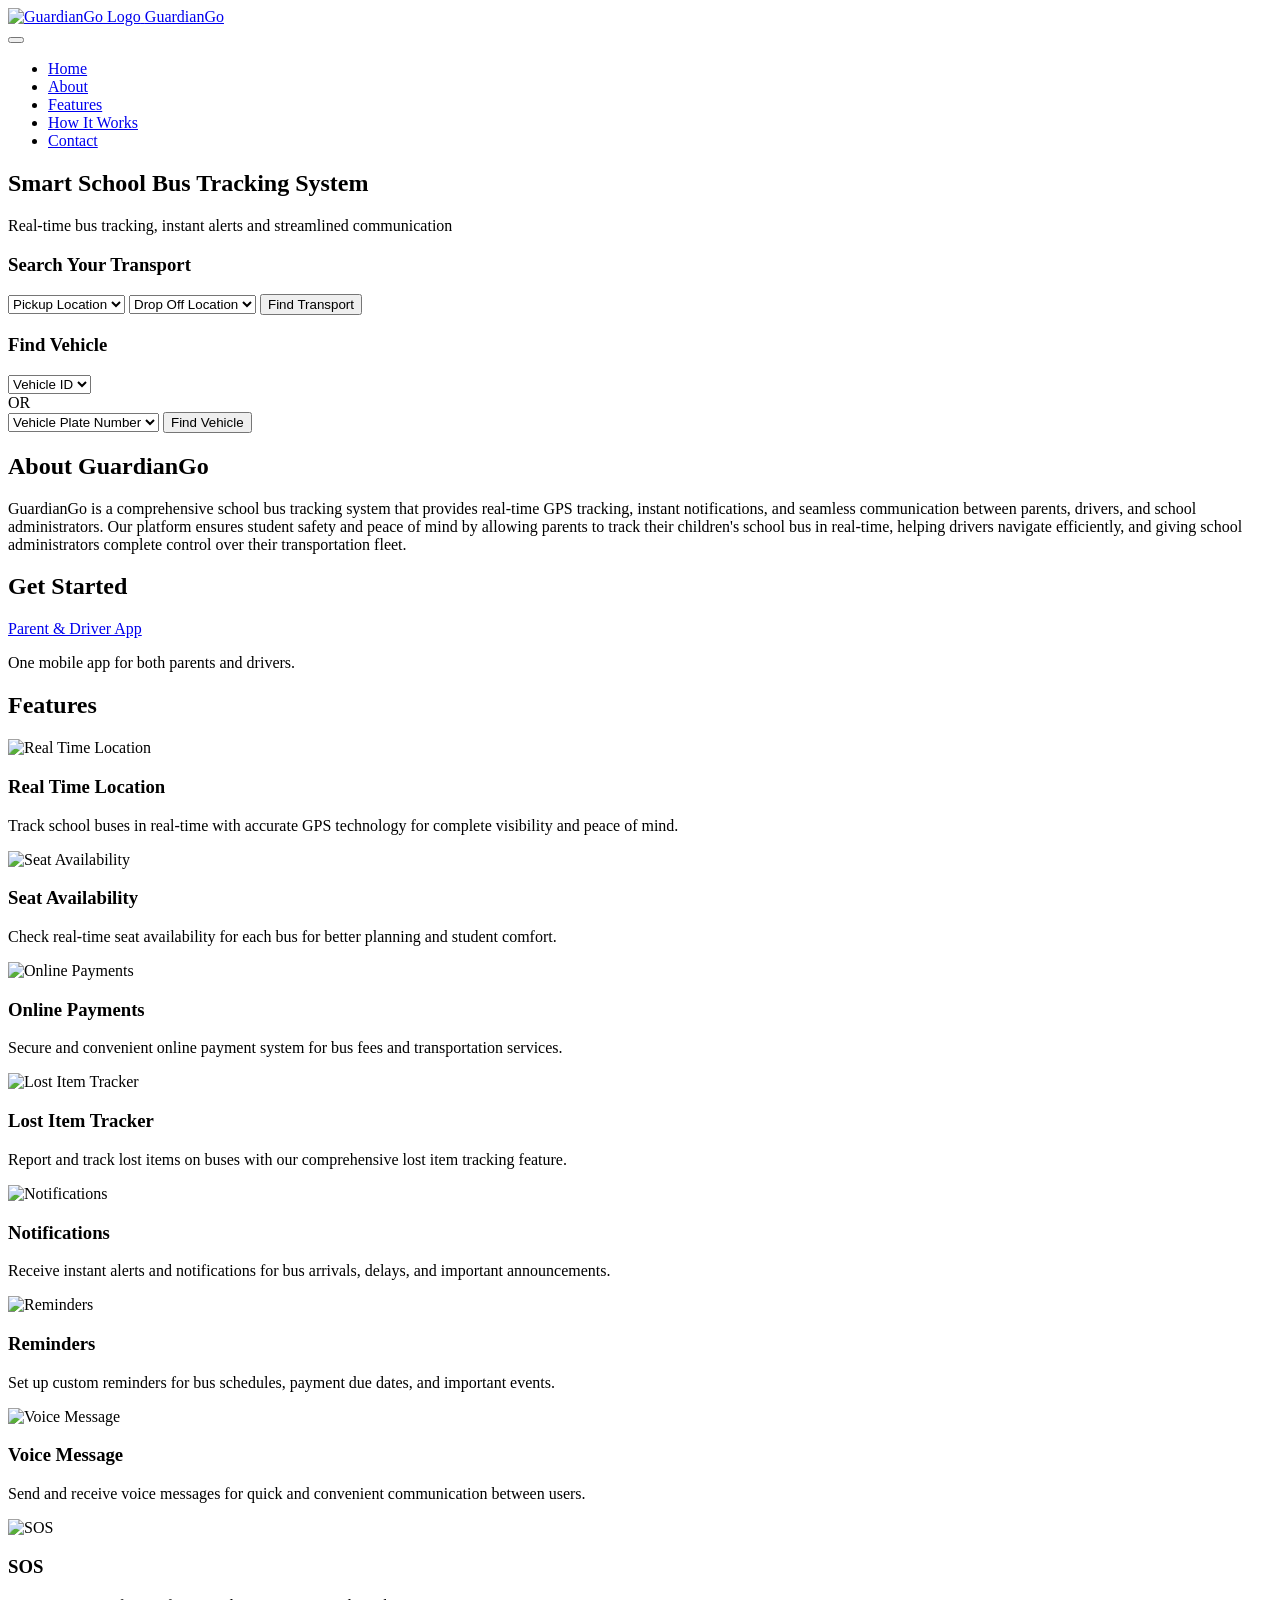
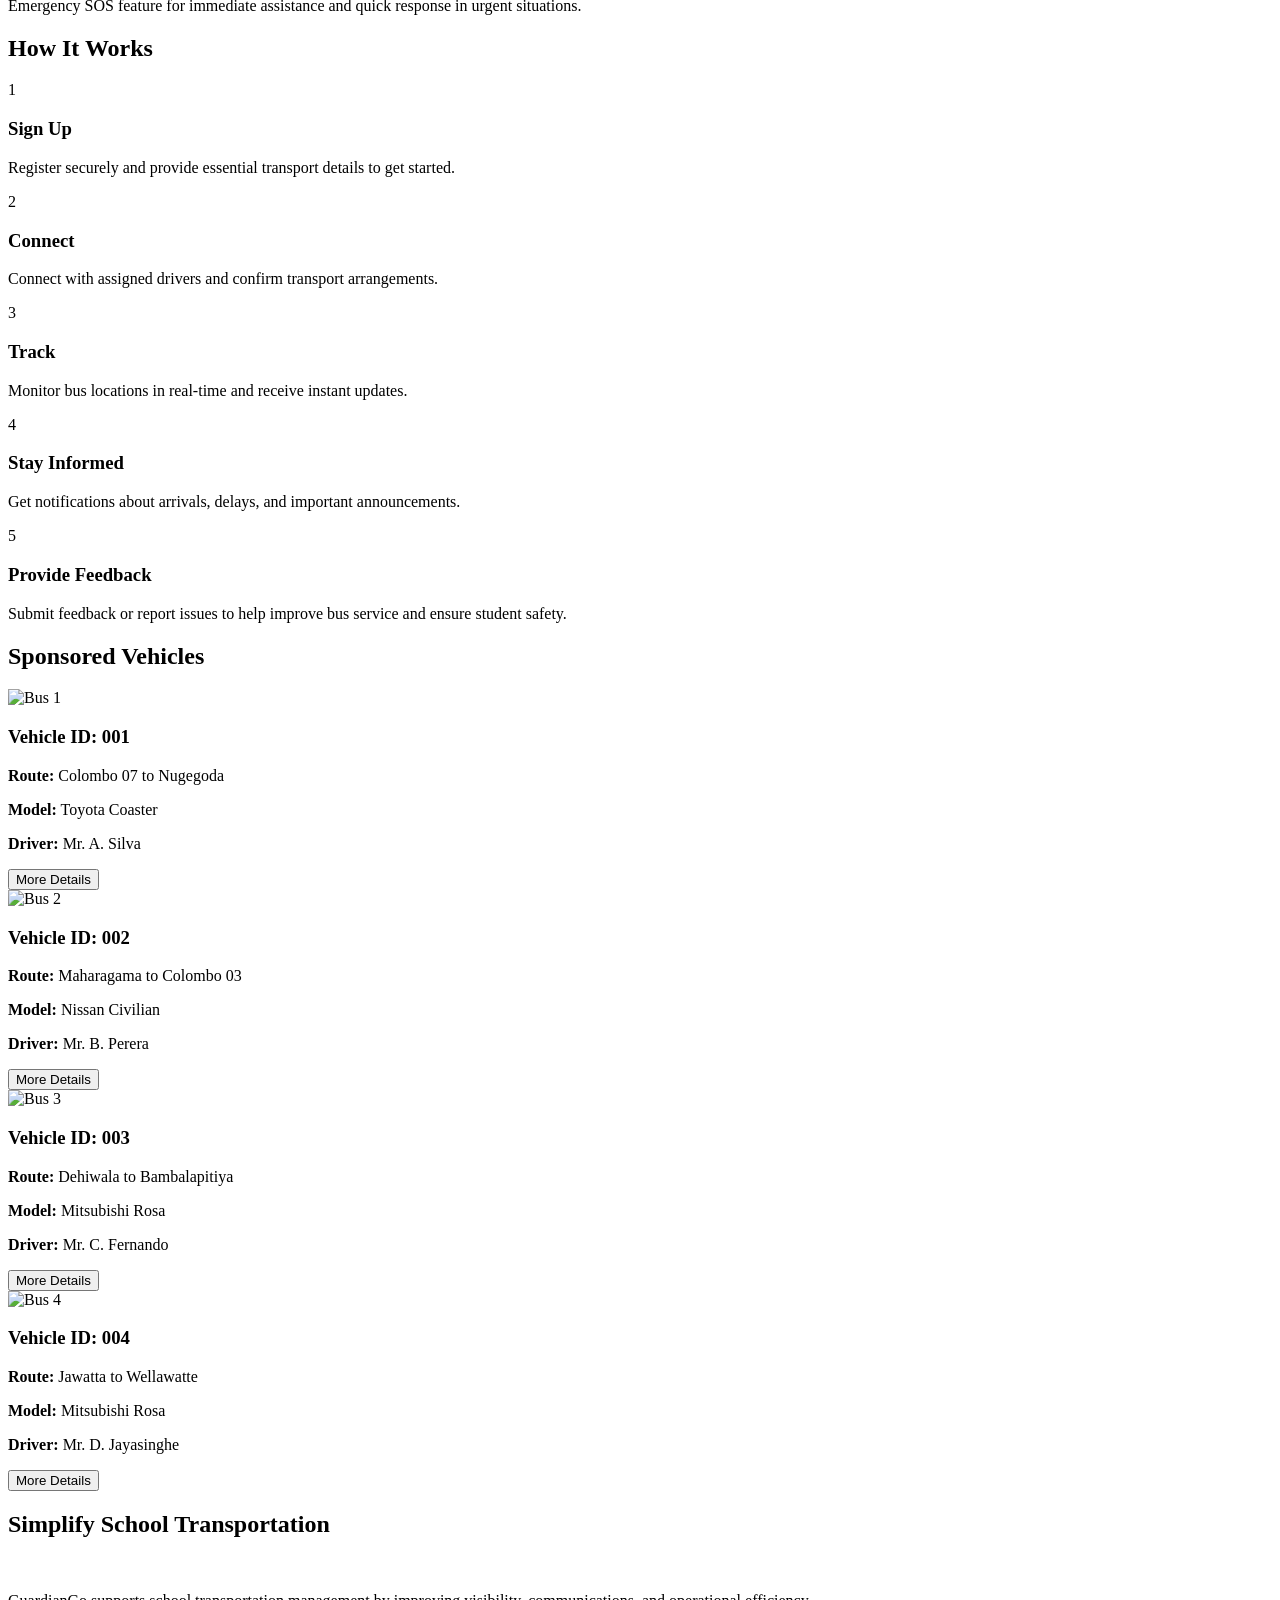
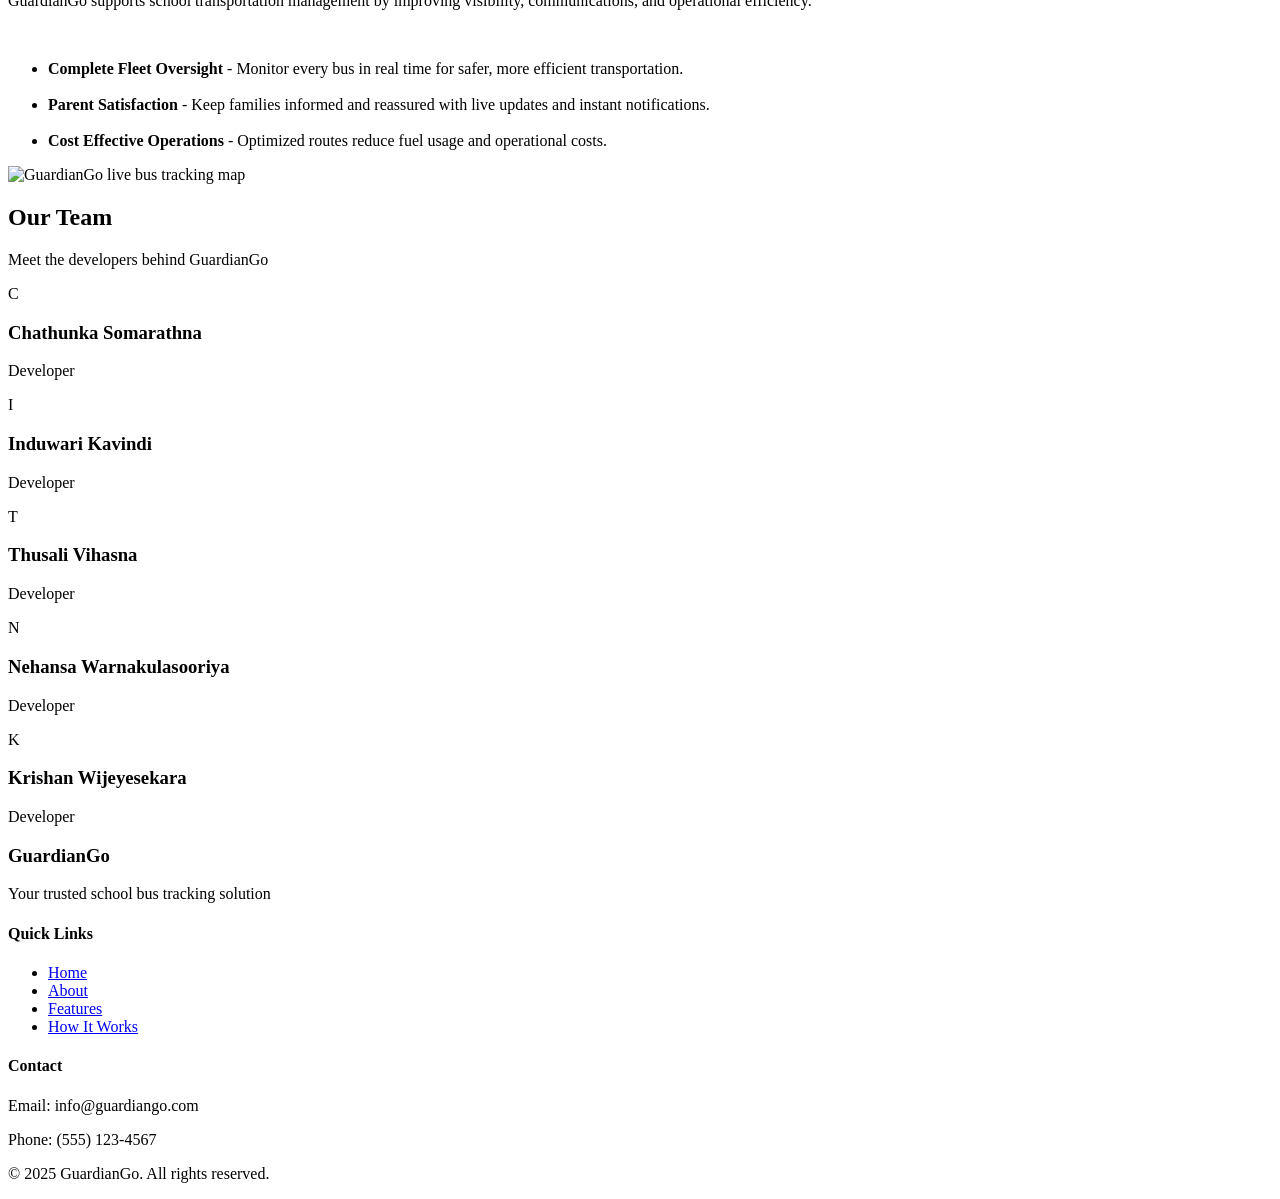
==== Landing Page/index.html @ edc363ea "fix: Correct stylesheet link and enhance hero section layout with improved search functionality" ====
<!DOCTYPE html>
<html lang="en">
<head>
    <meta charset="UTF-8">
    <meta name="viewport" content="width=device-width, initial-scale=1.0">
    <title>GuardianGo - School Bus Tracking System</title>
    <link rel="stylesheet" href="style.css">
</head>
<body>
    <!-- Header with logo + navbar -->
    <header class="header">
        <div class="container">
		
		   <!-- Logo -->
		   <div class="logo">
		       <a href="#home" class="logo-link">
		       <img src="Guardiango_logo.jpeg" alt="GuardianGo Logo" class="logo-img">
			   <span class="logo-text">GuardianGo</span>
			   </a>
		   </div>
            
            <nav class="navbar">
                <button class="menu-toggle" aria-label="Toggle menu">
                    <span></span>
                    <span></span>
                    <span></span>
                </button>
                <ul class="nav-menu">
                    <li><a href="#home">Home</a></li>
                    <li><a href="#about">About</a></li>
                    <li><a href="#features">Features</a></li>
                    <li><a href="#how-it-works">How It Works</a></li>
                    <li><a href="#contact">Contact</a></li>
                </ul>
            </nav>
        </div>
    </header>

    <!-- Hero section (big banner) -->
    <section id="home" class="hero">
        <div class="container">
            <div class="hero-wrapper">
                <div class="hero-content">
                    <h2 class="hero-title">Smart School Bus Tracking System</h2>
                    <p class="hero-subtitle">Real-time bus tracking, instant alerts and streamlined communication</p>
					
					<div class="hero-search-wrapper">
					
					<!--Box 1-->
					<div class="transport-search">
					   <h3>Search Your Transport</h3>
					   
					   <div class="search-fields">
					       <select>
						      <option selected disabled>Pickup Location</option>
							  <option>Colombo</option>
							  <option>Kandy</option>
							  <option>Galle</option>
						   </select>
						   
						   <select>
						      <option selected disabled>Drop Off Location</option>
							  <option>Colombo</option>
							  <option>Kandy</option>
							  <option>Galle</option>
						   </select>
						   
						   <button class="find-btn">Find Transport</button>
                       </div>
                    </div>
					
					<!-- Box 2 -->
                    <div class="transport-search">
                        <h3>Find Vehicle</h3>
                        <div class="search-fields">
						   <select>
						      <option selected disabled>Vehicle ID</option>
							  <option>001</option>
							  <option>002</option>
							  <option>003</option>
							  <option>004</option>
						   </select>
						   
						   <div class="or-text">OR</div>
						   
						   <select>
						      <option selected disabled>Vehicle Plate Number</option>
						      <option>AB-1234</option>
							  <option>CD-5678</option>
							  <option>EF-8765</option>
							  <option>AB-4321</option>
						   </select>
						   
                            <button class="find-btn">Find Vehicle</button>
                        </div>
                    </div>
                </div>
				
                </div>
            </div>
	    </div>
    </section>

    <!-- About GuardianGo -->
    <section id="about" class="about">
        <div class="container">
            <h2 class="section-title">About GuardianGo</h2>
            <div class="about-content">
                <p>GuardianGo is a comprehensive school bus tracking system that provides real-time GPS tracking, instant notifications, and seamless communication between parents, drivers, and school administrators. Our platform ensures student safety and peace of mind by allowing parents to track their children's school bus in real-time, helping drivers navigate efficiently, and giving school administrators complete control over their transportation fleet.</p>
            </div>
        </div>
    </section>

    <!-- Access Section -->
    <section class="access">
        <div class="container">
            <h2 class="section-title">Get Started</h2>
            <div class="access-buttons">
                <a href="#" class="btn btn-primary">Parent & Driver App</a>
            </div>
            <p class="access-note">One mobile app for both parents and drivers.</p>
        </div>
    </section>

    <!-- Features section -->
    <section id="features" class="features">
        <div class="container">
            <h2 class="section-title">Features</h2>
            <div class="features-grid">
                <div class="feature-card">
				    <img src="map.png" alt="Real Time Location" class="feature-img">
					<h3>Real Time Location</h3>
                    <p>Track school buses in real-time with accurate GPS technology for complete visibility and peace of mind.</p>
                </div>
                <div class="feature-card">
				   <img src="seat.png" alt="Seat Availability" class="feature-img">
                    <h3>Seat Availability</h3>
                    <p>Check real-time seat availability for each bus for better planning and student comfort.</p>
                </div>
                <div class="feature-card">
				   <img src="atm-card.png" alt="Online Payments" class="feature-img">
                    <h3>Online Payments</h3>
                    <p>Secure and convenient online payment system for bus fees and transportation services.</p>
                </div>
                <div class="feature-card">
				   <img src="magnifying-glass.png" alt="Lost Item Tracker" class="feature-img">
                    <h3>Lost Item Tracker</h3>
                    <p>Report and track lost items on buses with our comprehensive lost item tracking feature.</p>
                </div>
                <div class="feature-card">
				   <img src="notification.png" alt="Notifications" class="feature-img">
                    <h3>Notifications</h3>
                    <p>Receive instant alerts and notifications for bus arrivals, delays, and important announcements.</p>
                </div>
                <div class="feature-card">
				   <img src="alarm-clock.png" alt="Reminders" class="feature-img">
                    <h3>Reminders</h3>
                    <p>Set up custom reminders for bus schedules, payment due dates, and important events.</p>
                </div>
                <div class="feature-card">
				   <img src="voice.png" alt="Voice Message" class="feature-img">
                    <h3>Voice Message</h3>
                    <p>Send and receive voice messages for quick and convenient communication between users.</p>
                </div>
                <div class="feature-card">
				   <img src="sos.png" alt="SOS" class="feature-img">
                    <h3>SOS</h3>
                    <p>Emergency SOS feature for immediate assistance and quick response in urgent situations.</p>
                </div>
            </div>
        </div>
    </section>

    <!-- How it works -->
    <section id="how-it-works" class="how-it-works">
        <div class="container">
            <h2 class="section-title">How It Works</h2>
            <div class="steps">
                <div class="step">
                    <div class="step-number">1</div>
                    <h3>Sign Up</h3>
                    <p>Register securely and provide essential transport details to get started.</p>
                </div>
                <div class="step">
                    <div class="step-number">2</div>
                    <h3>Connect</h3>
                    <p>Connect with assigned drivers and confirm transport arrangements.</p>
                </div>
                <div class="step">
                    <div class="step-number">3</div>
                    <h3>Track</h3>
                    <p>Monitor bus locations in real-time and receive instant updates.</p>
                </div>
                <div class="step">
                    <div class="step-number">4</div>
                    <h3>Stay Informed</h3>
                    <p>Get notifications about arrivals, delays, and important announcements.</p>
                </div>
				<div class="step">
				    <div class="step-number">5</div>
                    <h3>Provide Feedback</h3>
                    <p>Submit feedback or report issues to help improve bus service and ensure student safety.</p>
                </div> 
            </div>
        </div>
    </section>
	
	<!--Sponsored Vehicles-->
	<section id="sponsored-vehicles" class="sponsored-vehicles">
    <div class="container">
        <h2 class="section-title">Sponsored Vehicles</h2>

        <div class="vehicle-cards">
            <div class="vehicle-card">
                <img src="toyota_coaster.jpg" alt="Bus 1">
                <div class="vehicle-info">
                    <h3>Vehicle ID: 001</h3>
                    <p><strong>Route:</strong> Colombo 07 to Nugegoda</p>
                    <p><strong>Model:</strong> Toyota Coaster</p>
                    <p><strong>Driver:</strong> Mr. A. Silva</p>
                    <button class="details-btn" onclick="location.href='bus1.html'">More Details</button>
                </div>
            </div>

            <div class="vehicle-card">
                <img src="nissan_civilian.jpg" alt="Bus 2">
                <div class="vehicle-info">
                    <h3>Vehicle ID: 002</h3>
                    <p><strong>Route:</strong> Maharagama to Colombo 03</p>
                    <p><strong>Model:</strong> Nissan Civilian</p>
                    <p><strong>Driver:</strong> Mr. B. Perera</p>
                    <button class="details-btn" onclick="location.href='bus2.html'">More Details</button>
                </div>
            </div>

            <div class="vehicle-card">
                <img src="rosa.jpeg" alt="Bus 3">
                <div class="vehicle-info">
                    <h3>Vehicle ID: 003</h3>
                    <p><strong>Route:</strong> Dehiwala to Bambalapitiya</p>
                    <p><strong>Model:</strong> Mitsubishi Rosa</p>
                    <p><strong>Driver:</strong> Mr. C. Fernando</p>
                    <button class="details-btn" onclick="location.href='bus3.html'">More Details</button>
                </div>
            </div>

            <div class="vehicle-card">
                <img src="mitsubishi_rosa.png" alt="Bus 4">
                <div class="vehicle-info">
                    <h3>Vehicle ID: 004</h3>
                    <p><strong>Route:</strong> Jawatta to Wellawatte</p>
                    <p><strong>Model:</strong> Mitsubishi Rosa</p>
                    <p><strong>Driver:</strong> Mr. D. Jayasinghe</p>
                    <button class="details-btn" onclick="location.href='bus4.html'">More Details</button>
                </div>
            </div>
        
    </div>
</section>
	
	<section class="platform-overview">
	   <div class="container overview-grid">
	   
	      <div class="overview-text">
		    <h2>Simplify School Transportation</h2><br>
			<p class="overview-subtitle">
			   GuardianGo supports school transportation management by improving visibility, communications, and operational efficiency.
			</p><br>
			
			<ul>
			    <li><strong>Complete Fleet Oversight</strong> - Monitor every bus in real time for safer, more efficient transportation.</li><br>
				<li><strong>Parent Satisfaction</strong> - Keep families informed and reassured with live updates and instant notifications.</li><br>
				<li><strong>Cost Effective Operations</strong> - Optimized routes reduce fuel usage and operational costs.</li>
			</ul>
		  </div>
		  
		  <div class="overview-image">
		     <img src="map_view.jpeg" alt="GuardianGo live bus tracking map">
		  </div>
		</div>
	</section>

    <!-- Contact / Team Section -->
    <section id="contact" class="contact">
        <div class="container">
            <h2 class="section-title">Our Team</h2>
            <p class="section-subtitle">Meet the developers behind GuardianGo</p>
            <div class="team-grid">
                <div class="team-member">
                    <div class="member-avatar">C</div>
                    <h3 class="member-name">Chathunka Somarathna</h3>
                    <p class="member-role">Developer</p>
  
                </div>
                <div class="team-member">
                    <div class="member-avatar">I</div>
                    <h3 class="member-name">Induwari Kavindi</h3>
                    <p class="member-role">Developer</p>
                    
                </div>
                <div class="team-member">
                    <div class="member-avatar">T</div>
                    <h3 class="member-name">Thusali Vihasna</h3>
                    <p class="member-role">Developer</p>
                   
                </div>
                <div class="team-member">
                    <div class="member-avatar">N</div>
                    <h3 class="member-name">Nehansa Warnakulasooriya</h3>
                    <p class="member-role">Developer</p>
                    
                </div>
                <div class="team-member">
                    <div class="member-avatar">K</div>
                    <h3 class="member-name">Krishan Wijeyesekara</h3>
                    <p class="member-role">Developer</p>
                   
                </div>
            </div>
        </div>
    </section>

    <!-- Footer -->
    <footer class="footer">
        <div class="container">
            <div class="footer-content">
                <div class="footer-section">
                    <h3>GuardianGo</h3>
                    <p>Your trusted school bus tracking solution</p>
                </div>
                <div class="footer-section">
                    <h4>Quick Links</h4>
                    <ul>
                        <li><a href="#home">Home</a></li>
                        <li><a href="#about">About</a></li>
                        <li><a href="#features">Features</a></li>
                        <li><a href="#how-it-works">How It Works</a></li>
                    </ul>
                </div>
                <div class="footer-section">
                    <h4>Contact</h4>
                    <p>Email: info@guardiango.com</p>
                    <p>Phone: (555) 123-4567</p>
                </div>
				
            </div>
            <div class="footer-bottom">
                <p>&copy; 2025 GuardianGo. All rights reserved.</p>
            </div>
        </div>
    </footer>

    <script src="script.js"></script>
</body>
</html>
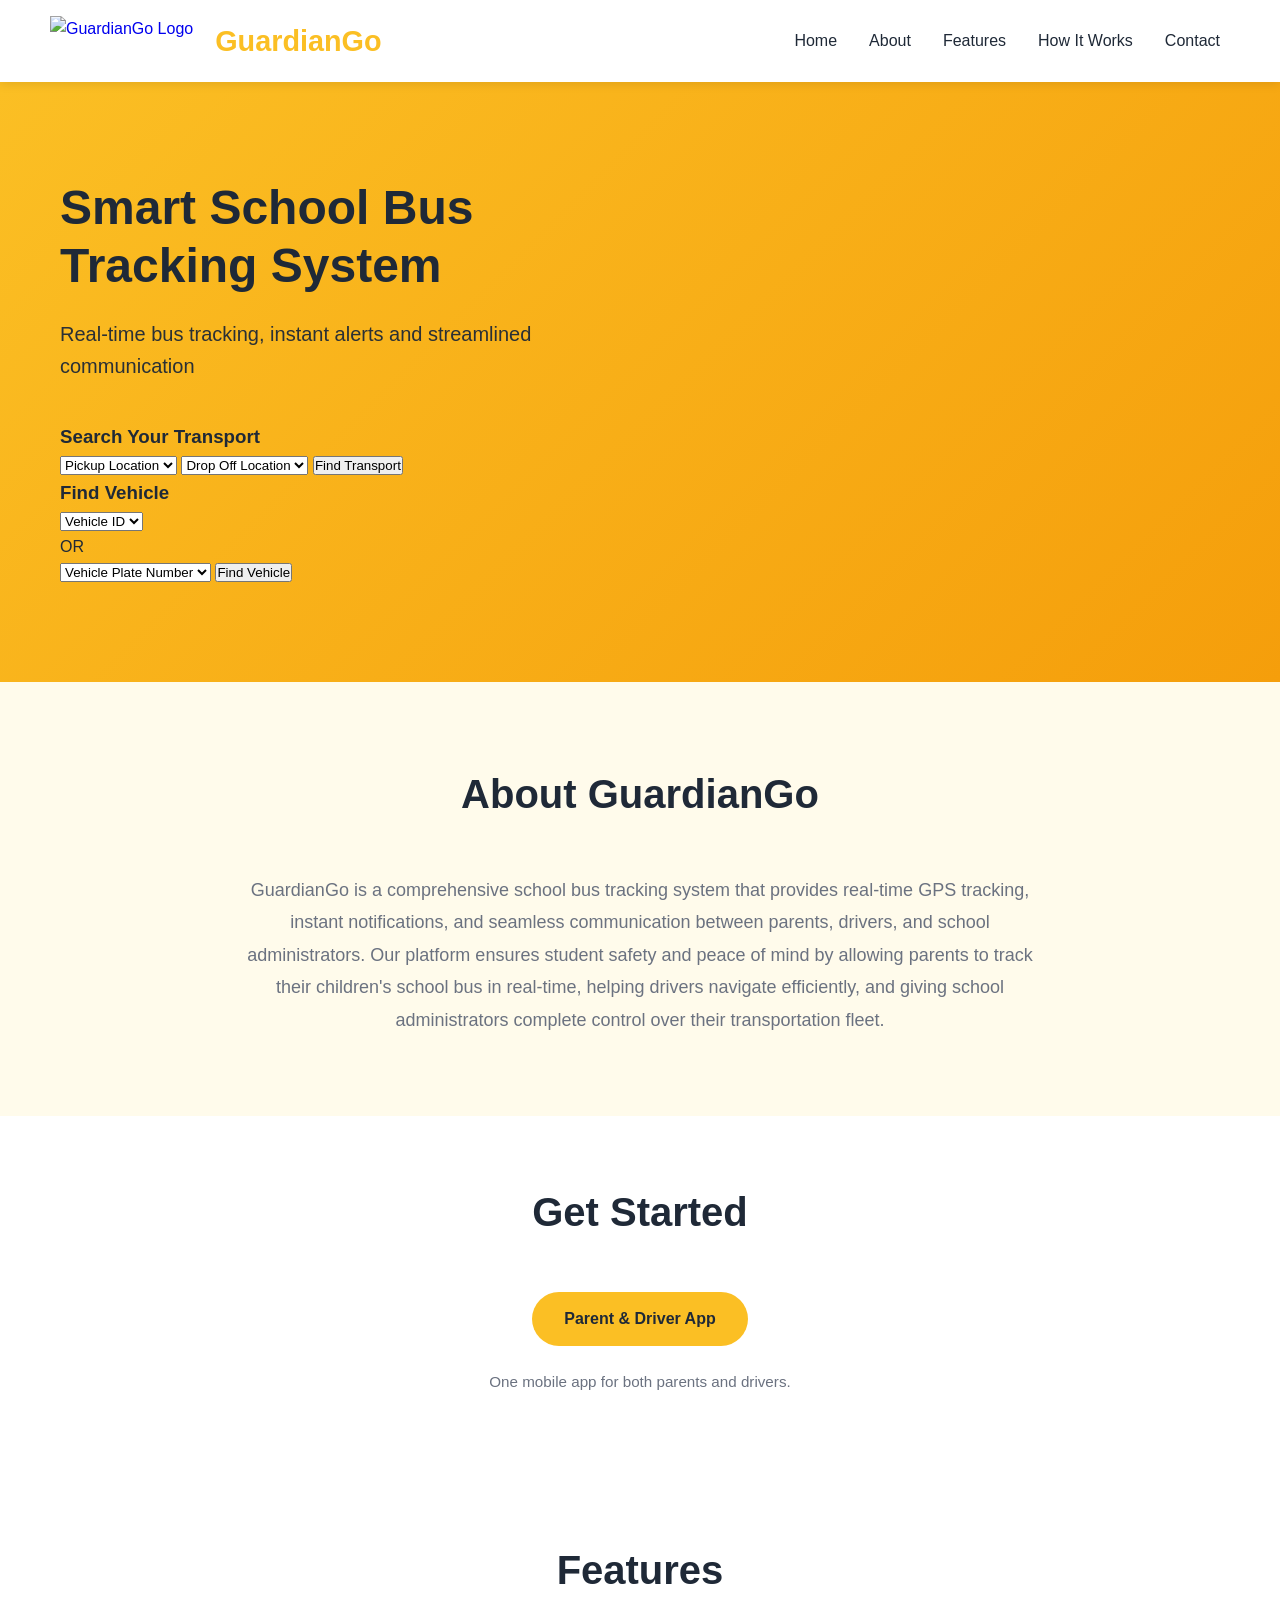
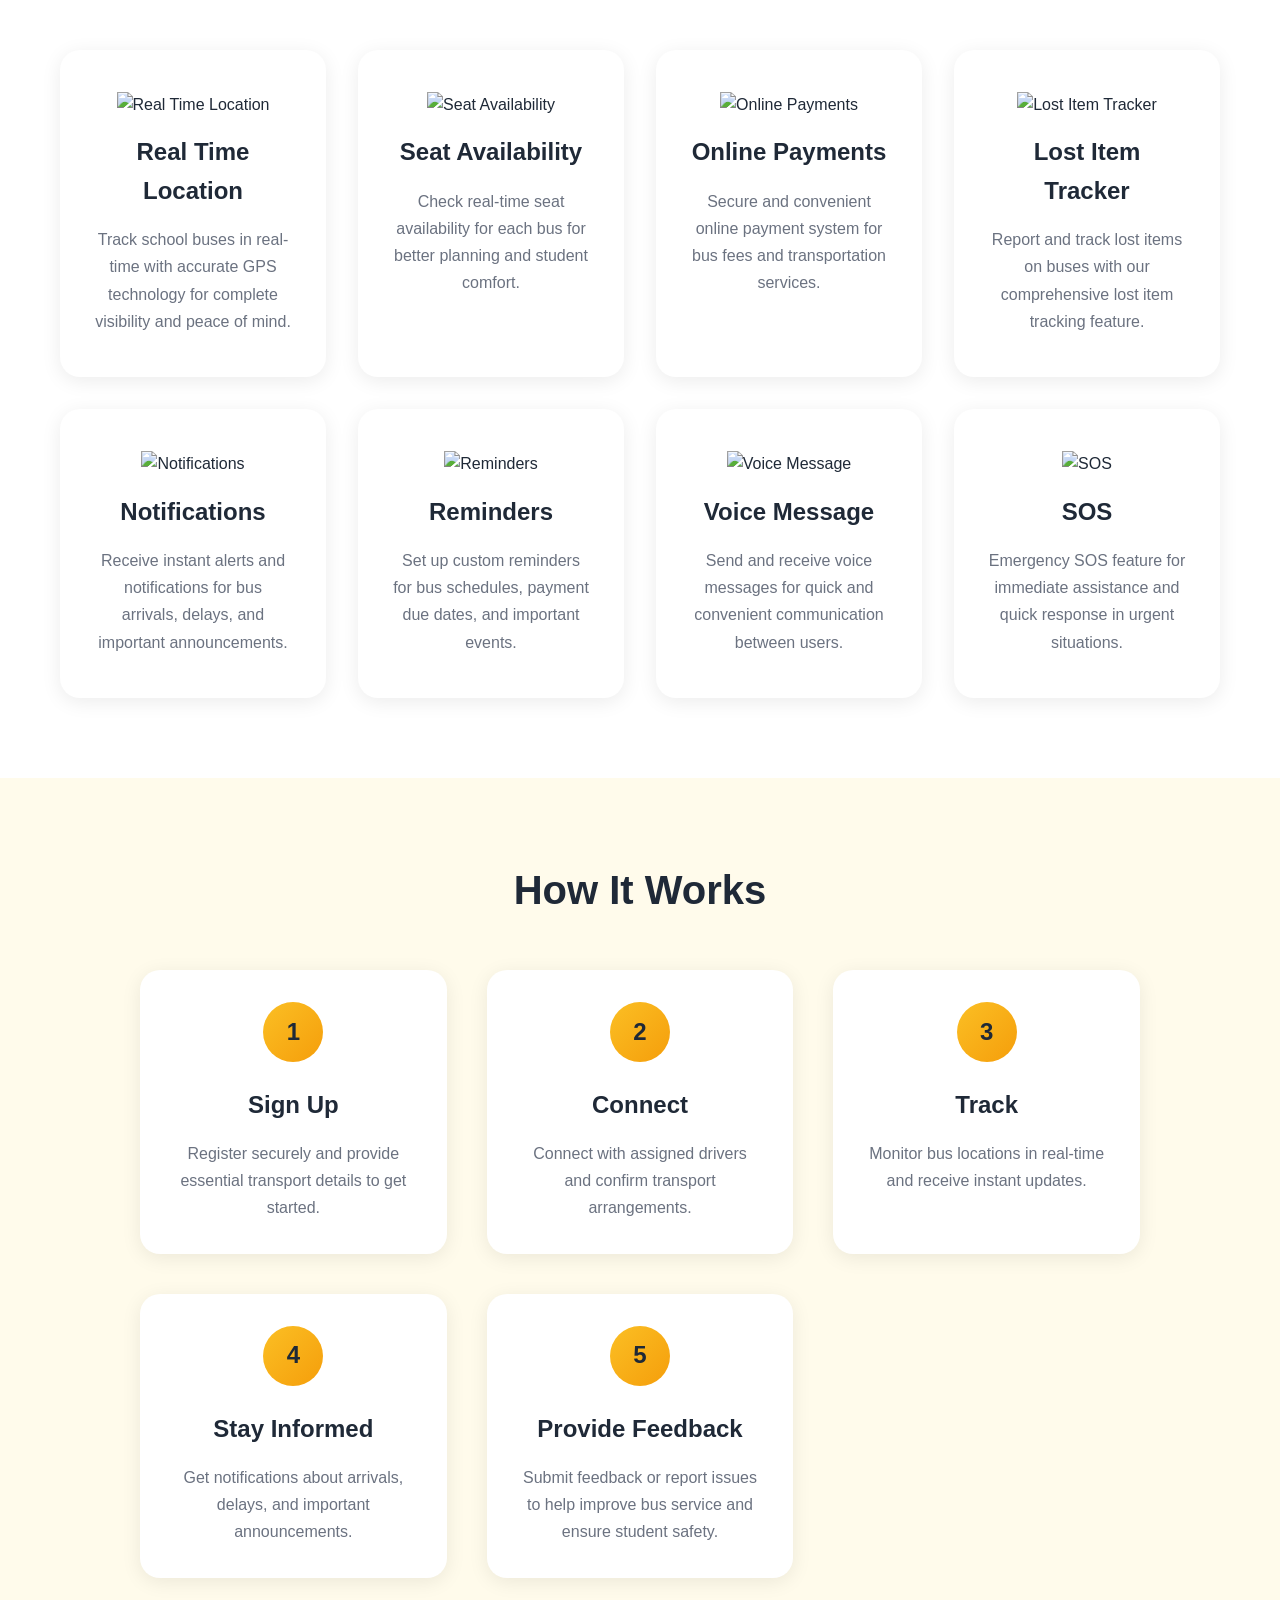
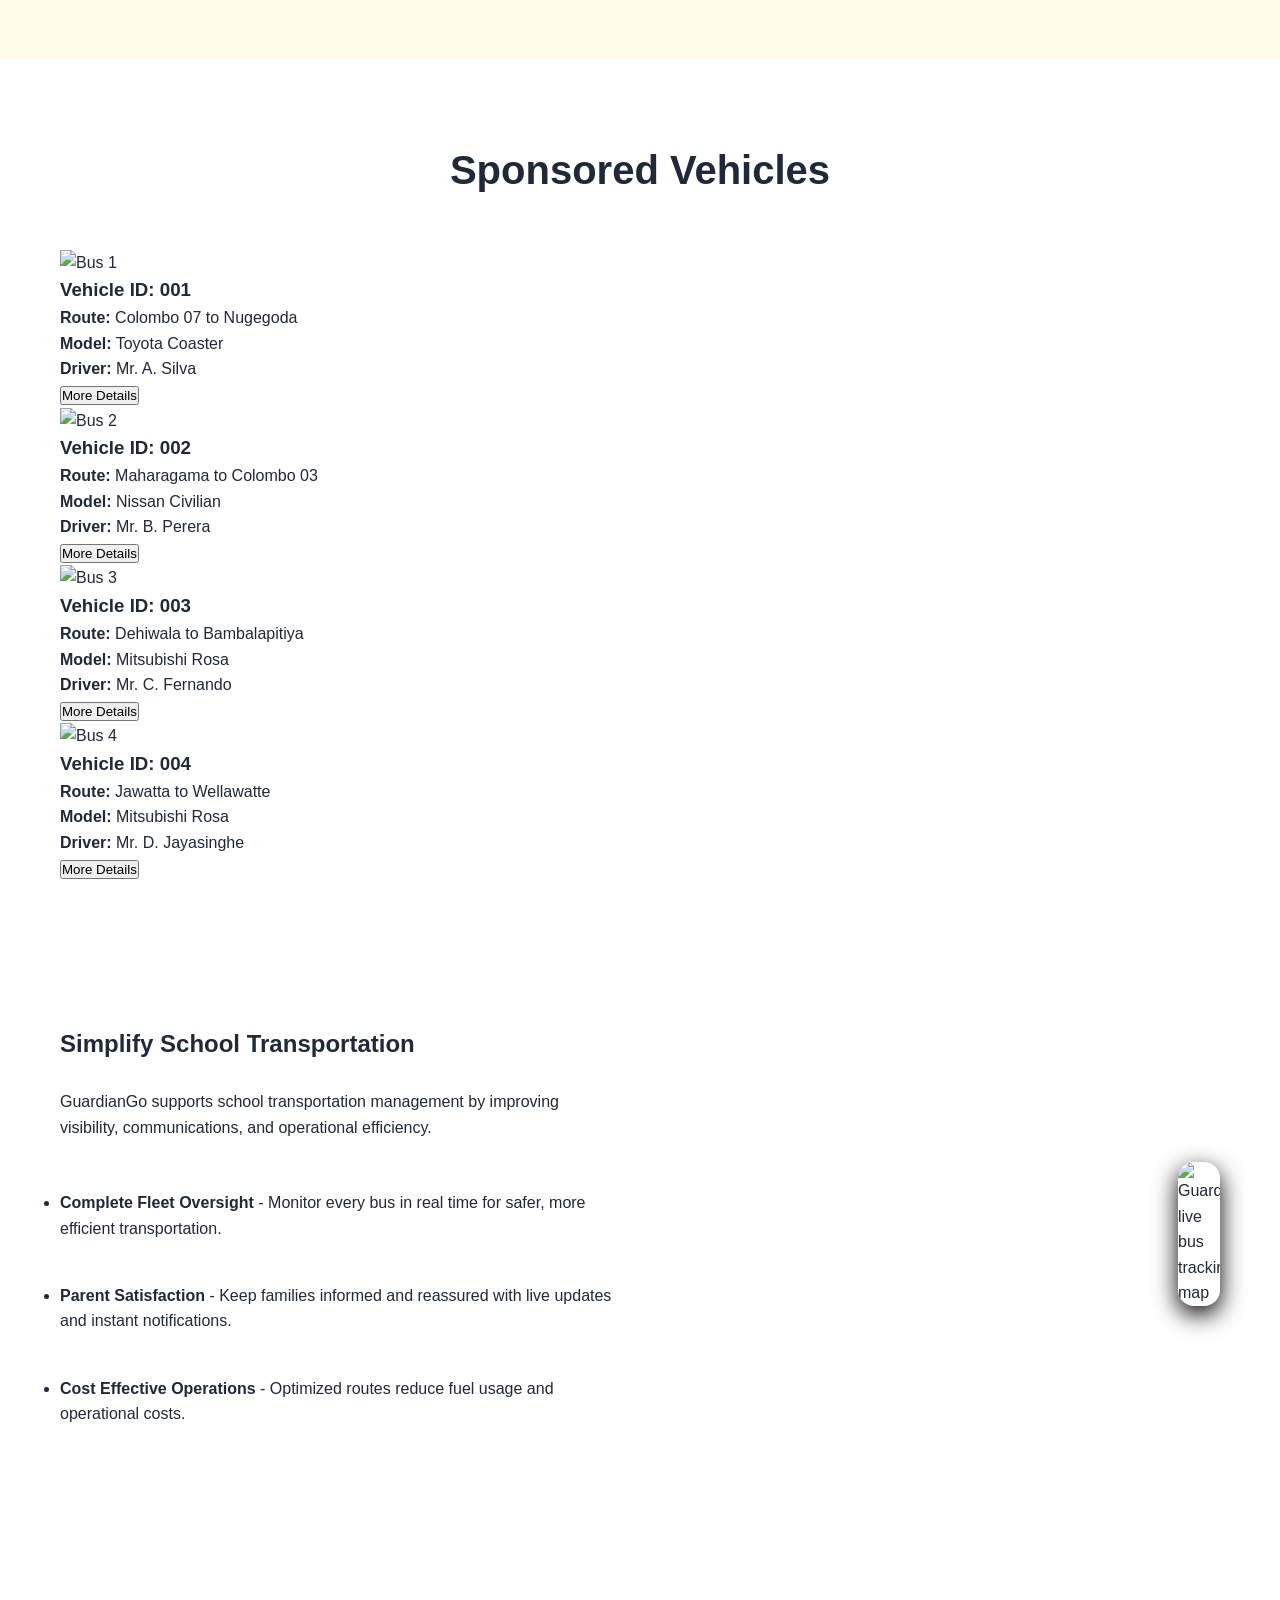
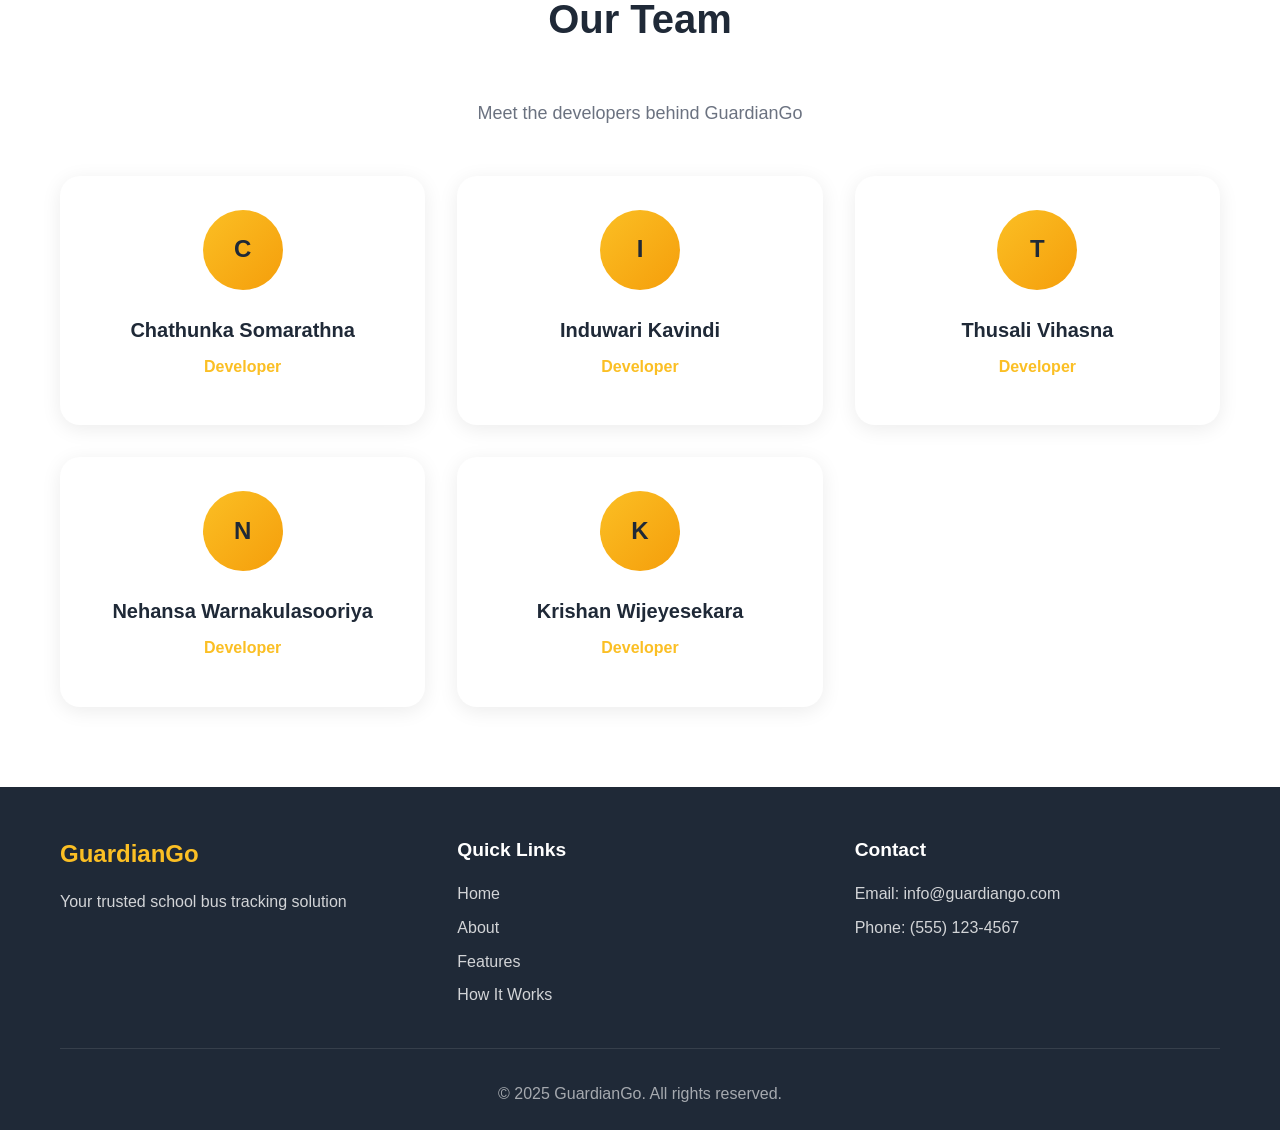
==== commit ab3a425b: "Update stylesheet link in index.html to correct path" ====
--- a/Landing Page/index.html
+++ b/Landing Page/index.html
@@ -4,7 +4,7 @@
     <meta charset="UTF-8">
     <meta name="viewport" content="width=device-width, initial-scale=1.0">
     <title>GuardianGo - School Bus Tracking System</title>
-    <link rel="stylesheet" href="style.css">
+    <link rel="stylesheet" href="page.css">
 </head>
 <body>
     <!-- Header with logo + navbar -->
--- a/Landing Page/page.css
+++ b/Landing Page/page.css
@@ -0,0 +1,828 @@
+/* GuardianGo Landing Page Styles */
+
+* {
+    margin: 0;
+    padding: 0;
+    box-sizing: border-box;
+}
+
+:root {
+    --primary-yellow: #fbbf24;
+    --dark-yellow: #f59e0b;
+    --light-yellow: #fcd34d;
+    --accent-yellow: #fef3c7;
+    --primary-blue: #1e40af;
+    --dark-blue: #1e3a8a;
+    --light-blue: #3b82f6;
+    --text-dark: #1f2937;
+    --text-light: #6b7280;
+    --bg-light: #fffbeb;
+    --white: #ffffff;
+}
+
+html {
+    scroll-behavior: smooth;
+}
+
+body {
+    font-family: -apple-system, BlinkMacSystemFont, 'Segoe UI', Roboto, Oxygen, Ubuntu, Cantarell, sans-serif;
+    line-height: 1.6;
+    color: var(--text-dark);
+    overflow-x: hidden;
+}
+
+.container {
+    max-width: 1200px;
+    margin: 0 auto;
+    padding: 0 20px;
+}
+
+/* Header Styles */
+.header {
+    background: var(--white);
+    box-shadow: 0 2px 10px rgba(0, 0, 0, 0.1);
+    position: sticky;
+    top: 0;
+    z-index: 1000;
+    padding: 1rem 0;
+}
+
+.header .container {
+    display: flex;
+    justify-content: space-between;
+    align-items: center;
+}
+
+/* Logo Section */
+
+.logo-link {
+    display: flex;
+    align-items: center;
+    gap: 12px;
+    text-decoration: none;
+}
+
+.logo-img {
+    height: 50px;
+    width: auto;
+    display: block;
+    position: relative;
+    left: -10px;
+}
+
+.logo-text {
+    font-size: 1.8rem;
+    font-weight: 700;
+    color: var(--primary-yellow);
+}
+
+.logo h1 {
+    color: var(--primary-yellow);
+    font-size: 1.8rem;
+    font-weight: 700;
+}
+
+.menu-toggle {
+    display: none;
+    flex-direction: column;
+    background: transparent;
+    border: none;
+    cursor: pointer;
+    padding: 0.5rem;
+    gap: 5px;
+}
+
+.menu-toggle span {
+    width: 25px;
+    height: 3px;
+    background: var(--primary-yellow);
+    border-radius: 3px;
+    transition: all 0.3s ease;
+}
+
+.menu-toggle.active span:nth-child(1) {
+    transform: rotate(45deg) translate(8px, 8px);
+}
+
+.menu-toggle.active span:nth-child(2) {
+    opacity: 0;
+}
+
+.menu-toggle.active span:nth-child(3) {
+    transform: rotate(-45deg) translate(7px, -7px);
+}
+
+.nav-menu {
+    display: flex;
+    list-style: none;
+    gap: 2rem;
+}
+
+.nav-menu a {
+    text-decoration: none;
+    color: var(--text-dark);
+    font-weight: 500;
+    transition: color 0.3s ease;
+}
+
+.nav-menu a:hover {
+    color: var(--primary-yellow);
+}
+
+/* Hero Section */
+.hero {
+    background: linear-gradient(135deg, var(--primary-yellow) 0%, var(--dark-yellow) 100%);
+    padding: 5rem 0;
+    color: var(--text-dark);
+    min-height: 600px;
+    display: flex;
+    align-items: center;
+}
+
+.hero-wrapper {
+    display: grid;
+    grid-template-columns: 1fr 1fr;
+    gap: 4rem;
+    align-items: center;
+}
+
+.hero-title {
+    font-size: 3rem;
+    font-weight: 800;
+    margin-bottom: 1.5rem;
+    line-height: 1.2;
+}
+
+.hero-subtitle {
+    font-size: 1.25rem;
+    margin-bottom: 2.5rem;
+    opacity: 0.95;
+    line-height: 1.6;
+}
+
+.hero-buttons {
+    display: flex;
+    gap: 1rem;
+    flex-wrap: wrap;
+}
+
+.btn {
+    padding: 0.875rem 2rem;
+    border: none;
+    border-radius: 50px;
+    font-size: 1rem;
+    font-weight: 600;
+    cursor: pointer;
+    transition: all 0.3s ease;
+    text-decoration: none;
+    display: inline-block;
+}
+
+.btn-primary {
+    background: var(--primary-yellow);
+    color: var(--text-dark);
+}
+
+.btn-primary:hover {
+    background: var(--dark-yellow);
+    transform: translateY(-2px);
+    box-shadow: 0 4px 12px rgba(251, 191, 36, 0.4);
+}
+
+.btn-secondary {
+    background: var(--white);
+    color: var(--text-dark);
+    border: 2px solid var(--white);
+}
+
+.btn-secondary:hover {
+    background: var(--text-dark);
+    color: var(--white);
+    transform: translateY(-2px);
+}
+
+.hero-illustration {
+    display: flex;
+    justify-content: center;
+    align-items: center;
+}
+
+.illustration-placeholder {
+    background: rgba(255, 255, 255, 0.3);
+    border-radius: 20px;
+    padding: 3rem;
+    text-align: center;
+    backdrop-filter: blur(10px);
+    border: 2px solid rgba(255, 255, 255, 0.5);
+    min-height: 300px;
+    display: flex;
+    flex-direction: column;
+    justify-content: center;
+    align-items: center;
+    gap: 1rem;
+}
+
+.bus-icon {
+    font-size: 4rem;
+}
+
+.map-icon {
+    font-size: 3rem;
+}
+
+.illustration-placeholder p {
+    color: var(--text-dark);
+    font-size: 0.9rem;
+    opacity: 0.9;
+    font-weight: 500;
+}
+
+/* Section Styles */
+section {
+    padding: 5rem 0;
+}
+
+.section-title {
+    font-size: 2.5rem;
+    font-weight: 700;
+    text-align: center;
+    margin-bottom: 3rem;
+    color: var(--text-dark);
+}
+
+/* About Section */
+.about {
+    background: var(--bg-light);
+}
+
+.about-content {
+    max-width: 800px;
+    margin: 0 auto;
+    text-align: center;
+}
+
+.about-content p {
+    font-size: 1.125rem;
+    color: var(--text-light);
+    line-height: 1.8;
+}
+
+/* Access Section */
+.access {
+    background: var(--white);
+    padding: 4rem 0;
+    text-align: center;
+}
+
+.access-buttons {
+    display: flex;
+    gap: 1.5rem;
+    justify-content: center;
+    flex-wrap: wrap;
+    margin-bottom: 1.5rem;
+}
+
+.access-note {
+    color: var(--text-light);
+    font-size: 0.95rem;
+    margin-top: 1rem;
+}
+
+/* Features Section */
+.features {
+    background: var(--white);
+}
+
+.features-grid {
+    display: grid;
+    grid-template-columns: repeat(auto-fit, minmax(250px, 1fr));
+    gap: 2rem;
+}
+
+.feature-card {
+    background: var(--white);
+    padding: 2.5rem 2rem;
+    border-radius: 20px;
+    text-align: center;
+    box-shadow: 0 4px 20px rgba(0, 0, 0, 0.08);
+    transition: all 0.3s ease;
+    border: 2px solid transparent;
+}
+
+.feature-card:hover {
+    transform: translateY(-5px);
+    box-shadow: 0 8px 30px rgba(251, 191, 36, 0.25);
+    border-color: var(--primary-yellow);
+}
+
+.feature-icon {
+    font-size: 3.5rem;
+    margin-bottom: 1.5rem;
+}
+
+.feature-img {
+    width: 60px;
+    height: 60px;
+    margin-bottom: 1rem;
+    object-fit: contain;
+}
+
+.feature-card h3 {
+    font-size: 1.5rem;
+    font-weight: 700;
+    margin-bottom: 1rem;
+    color: var(--text-dark);
+}
+
+.feature-card p {
+    color: var(--text-light);
+    line-height: 1.7;
+}
+
+/* How It Works Section */
+.how-it-works {
+    background: var(--bg-light);
+}
+
+.steps {
+    display: grid;
+    grid-template-columns: repeat(auto-fit, minmax(250px, 1fr));
+    gap: 2.5rem;
+    max-width: 1000px;
+    margin: 0 auto;
+}
+
+.step {
+    text-align: center;
+    padding: 2rem;
+    background: var(--white);
+    border-radius: 20px;
+    box-shadow: 0 4px 20px rgba(0,0,0,0.08);
+    transition: all 0.3s ease;
+}
+
+.step:hover {
+    transform: translateY(-5px);
+    box-shadow: 0 8px 30px rgba(251, 191, 36, 0.2);
+}
+
+.step-number {
+    width: 60px;
+    height: 60px;
+    background: linear-gradient(135deg, var(--primary-yellow), var(--dark-yellow));
+    color: var(--text-dark);
+    border-radius: 50%;
+    display: flex;
+    align-items: center;
+    justify-content: center;
+    font-size: 1.5rem;
+    font-weight: 700;
+    margin: 0 auto 1.5rem;
+}
+
+.step h3 {
+    font-size: 1.5rem;
+    font-weight: 700;
+    margin-bottom: 1rem;
+    color: var(--text-dark);
+}
+
+.step p {
+    color: var(--text-light);
+    line-height: 1.7;
+}
+
+.platform-overview {
+    padding: 4rem 0;
+}
+
+.overview-grid {
+    display: grid;
+    grid-template-columns: 1fr 1fr;
+    gap: 3rem;
+    align-items: center;
+}
+
+.overview-text {
+	text-align: left;
+}
+
+.overview-text p,
+.overview-text ul li {
+	margin-bottom: 1rem;
+}
+
+.overview-image {
+    display: flex;
+    justify-content: flex-end;
+}
+
+.overview-image img {
+    width: 100%;
+    max-width: 42px;
+	height: auto;
+    border-radius: 16px;
+    box-shadow: 0 8px 25px rgba(0, 0, 0.15);
+}       
+
+.overview-text p {
+    margin-bottom: 1.5rem;
+    line-height: 1.6;
+}
+
+/* Contact / Team Section */
+.contact {
+    background: var(--white);
+    padding: 5rem 0;
+}
+
+.section-subtitle {
+    text-align: center;
+    font-size: 1.125rem;
+    color: var(--text-light);
+    margin-bottom: 3rem;
+}
+
+.team-grid {
+    display: grid;
+    grid-template-columns: repeat(auto-fit, minmax(280px, 1fr));
+    gap: 2rem;
+}
+
+.team-member {
+    flex: 0 0 300px;
+    display: flex;
+    flex-direction: column;
+    align-items: center;
+    text-align: center;
+    padding: 2rem;
+    border-radius: 20px;
+    box-shadow: 0 4px 20px rgba(0, 0, 0, 0.08);
+    transition: all 0.3s ease;
+    border: 2px solid transparent;
+    background: var(--white);
+}
+
+.team-member:hover {
+    transform: translateY(-5px);
+    box-shadow: 0 8px 30px rgba(251, 191, 36, 0.25);
+    border-color: var(--primary-yellow);
+}
+
+.member-avatar {
+    width: 80px;
+    height: 80px;
+    background: linear-gradient(135deg, var(--primary-yellow), var(--dark-yellow));
+    color: var(--text-dark);
+    border-radius: 50%;
+    display: flex;
+    align-items: center;
+    justify-content: center;
+    font-size: 1.5rem;
+    font-weight: 700;
+    margin: 0 auto 1.5rem;
+}
+
+.member-name {
+    font-size: 1.25rem;
+    font-weight: 700;
+    color: var(--text-dark);
+    margin-bottom: 0.5rem;
+}
+
+.member-role {
+    color: var(--primary-yellow);
+    font-weight: 600;
+    margin-bottom: 0.75rem;
+    font-size: 1rem;
+}
+
+.member-email {
+    color: var(--text-light);
+    font-size: 0.9rem;
+    word-break: break-word;
+}
+
+/* Footer */
+.footer {
+    background: var(--text-dark);
+    color: var(--white);
+    padding: 3rem 0 1.5rem;
+}
+
+.footer-content {
+    display: grid;
+    grid-template-columns: repeat(auto-fit, minmax(250px, 1fr));
+    gap: 2rem;
+    margin-bottom: 2rem;
+}
+
+.footer-section h3 {
+    color: var(--primary-yellow);
+    margin-bottom: 1rem;
+    font-size: 1.5rem;
+}
+
+.footer-section h4 {
+    color: var(--white);
+    margin-bottom: 1rem;
+    font-size: 1.2rem;
+}
+
+.footer-section p {
+    color: rgba(255, 255, 255, 0.8);
+    margin-bottom: 0.5rem;
+}
+
+.footer-section ul {
+    list-style: none;
+}
+
+.footer-section ul li {
+    margin-bottom: 0.5rem;
+}
+
+.footer-section a {
+    color: rgba(255, 255, 255, 0.8);
+    text-decoration: none;
+    transition: color 0.3s ease;
+}
+
+.footer-section a:hover {
+    color: var(--primary-yellow);
+}
+
+.footer-bottom {
+    text-align: center;
+    padding-top: 2rem;
+    border-top: 1px solid rgba(255, 255, 255, 0.1);
+    color: rgba(255, 255, 255, 0.6);
+}
+
+/* Responsive Design */
+@media (max-width: 768px) {
+    .header .container {
+        flex-direction: row;
+        justify-content: space-between;
+    }
+
+    .menu-toggle {
+        display: flex;
+    }
+
+    .nav-menu {
+        position: absolute;
+        top: 100%;
+        left: 0;
+        right: 0;
+        background: var(--white);
+        flex-direction: column;
+        gap: 0;
+        text-align: center;
+        padding: 1rem 0;
+        box-shadow: 0 4px 10px rgba(0, 0, 0, 0.1);
+        max-height: 0;
+        overflow: hidden;
+        transition: max-height 0.3s ease;
+    }
+
+    .nav-menu.active {
+        max-height: 400px;
+    }
+
+    .nav-menu li {
+        padding: 1rem 0;
+        border-bottom: 1px solid rgba(0, 0, 0, 0.05);
+    }
+
+    .nav-menu li:last-child {
+        border-bottom: none;
+    }
+
+    .hero {
+        padding: 3rem 0;
+        min-height: auto;
+    }
+
+    .hero-wrapper {
+        grid-template-columns: 1fr;
+        gap: 2rem;
+    }
+
+    .hero-title {
+        font-size: 2rem;
+    }
+
+    .hero-subtitle {
+        font-size: 1rem;
+    }
+
+    .hero-buttons {
+        flex-direction: column;
+    }
+
+    .btn {
+        width: 100%;
+        text-align: center;
+    }
+
+    .section-title {
+        font-size: 2rem;
+    }
+
+    section {
+        padding: 3rem 0;
+    }
+
+    .access-buttons {
+        flex-direction: column;
+        align-items: center;
+    }
+
+    .access-buttons .btn {
+        width: 100%;
+        max-width: 300px;
+    }
+
+    .features-grid {
+        grid-template-columns: 1fr;
+    }
+
+    .steps {
+        grid-template-columns: 1fr;
+    }
+
+    .team-grid {
+        grid-template-columns: 1fr;
+    }
+
+    .footer-content {
+        grid-template-columns: 1fr;
+        text-align: center;
+    }
+
+    .illustration-placeholder {
+        min-height: 200px;
+        padding: 2rem;
+    }
+
+    .bus-icon {
+        font-size: 3rem;
+    }
+
+    .map-icon {
+        font-size: 2rem;
+    }
+}
+
+@media (max-width: 480px) {
+    .hero-title {
+        font-size: 1.75rem;
+    }
+
+    .section-title {
+        font-size: 1.75rem;
+    }
+
+    .feature-card,
+    .step {
+        padding: 1.5rem;
+    }
+
+@media (max-width: 768px) {
+    .overview-grid {
+        grid-template-columns: 1fr;
+        text-align: center;
+    }
+
+    .overview-image {
+        margin-top: 2rem;
+    }
+}
+/* Search Card */
+.search-box {
+  position: relative;
+  background: white;
+  width: 500px;
+  padding: 30px;
+  border-radius: 20px;
+  z-index: 1;
+  box-shadow: 0 10px 25px rgba(0,0,0,0.3);
+}
+.search-box h2 {
+  margin-bottom: 20px;
+}
+
+/* Button */
+.search-box button {
+  width: 100%;
+  padding: 15px;
+  background: orange;
+  color: white;
+  border: none;
+  border-radius: 10px;
+  font-size: 16px;
+  cursor: pointer;
+}
+
+.search-box button:hover {
+  background: darkorange;
+}
+
+/* Section Title */
+.section-title{
+  text-align:center;
+  margin-bottom:40px;
+}
+
+.section-title h1{
+  font-size:36px;
+  margin-bottom:10px;
+}
+
+.section-title p{
+  color:gray;
+}
+
+/* Grid Layout */
+.card-container{
+  display:grid;
+  grid-template-columns: repeat(auto-fit, minmax(280px,1fr));
+  gap:25px;
+}
+
+/* Card */
+.card{
+  background:white;
+  border-radius:15px;
+  overflow:hidden;
+  box-shadow:0 8px 20px rgba(0,0,0,0.1);
+  padding-bottom:20px;
+}
+
+/* Image */
+.card img{
+  width:100%;
+  height:200px;
+  object-fit:cover;
+}
+
+/* Sponsored Badge */
+.badge{
+  position:absolute;
+  background:orange;
+  color:black;
+  padding:6px 15px;
+  border-radius:20px;
+  font-size:14px;
+  top:15px;
+  left:15px;
+}
+
+/* Image wrapper */
+.image-wrapper{
+  position: relative;
+}
+
+/* Card Content */
+.card-content{
+  padding:15px 20px;
+}
+
+/* Stars */
+.stars{
+  color:orange;
+  font-size:14px;
+  margin-bottom:10px;
+}
+
+/* Route Title */
+.card-content h3{
+  font-size:18px;
+  margin-bottom:10px;
+}
+
+/* Details */
+.details{
+  font-size:14px;
+  color:#555;
+  margin-bottom:8px;
+}
+
+/* Button */
+.call-btn{
+  display:block;
+  margin:15px 20px 0;
+  background:orange;
+  color:white;
+  text-align:center;
+  padding:12px;
+  border-radius:8px;
+  text-decoration:none;
+  font-weight:bold;
+}
+
+.call-btn:hover{
+  background:darkorange;
+}
+}
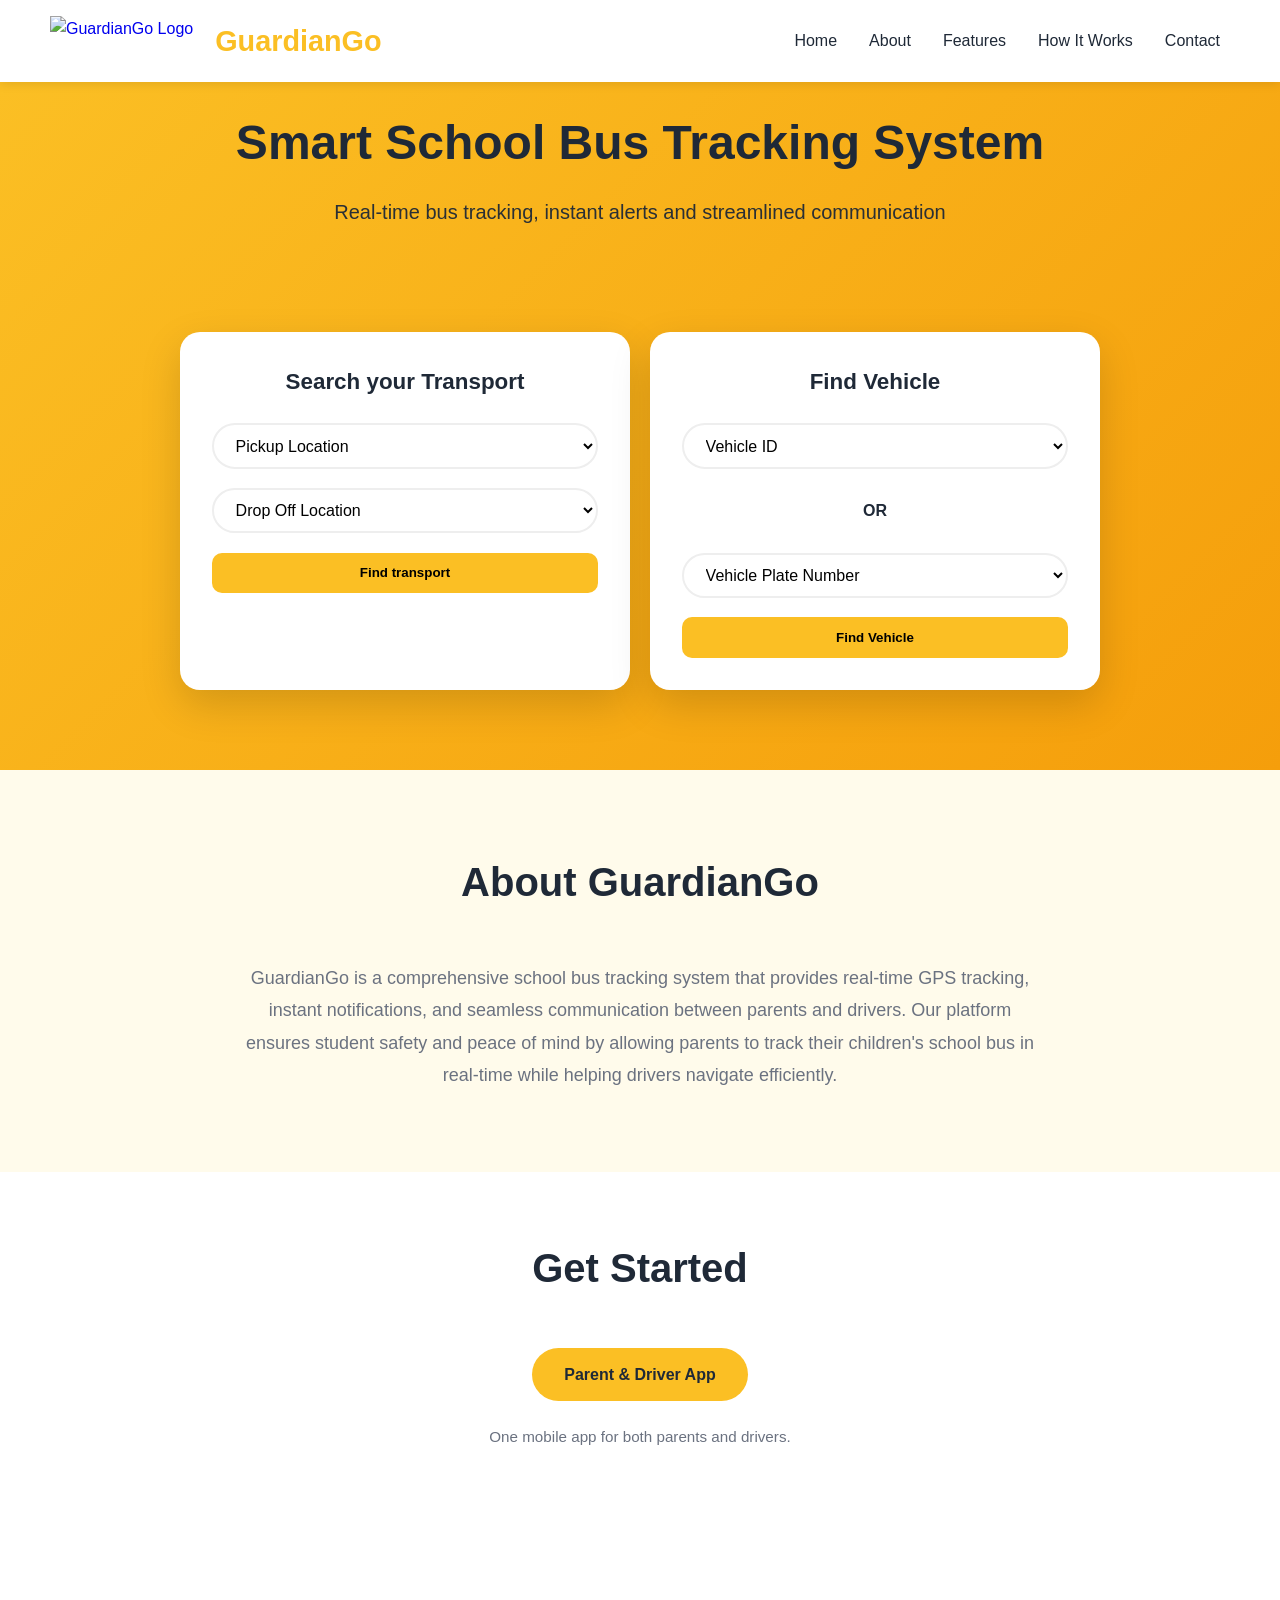
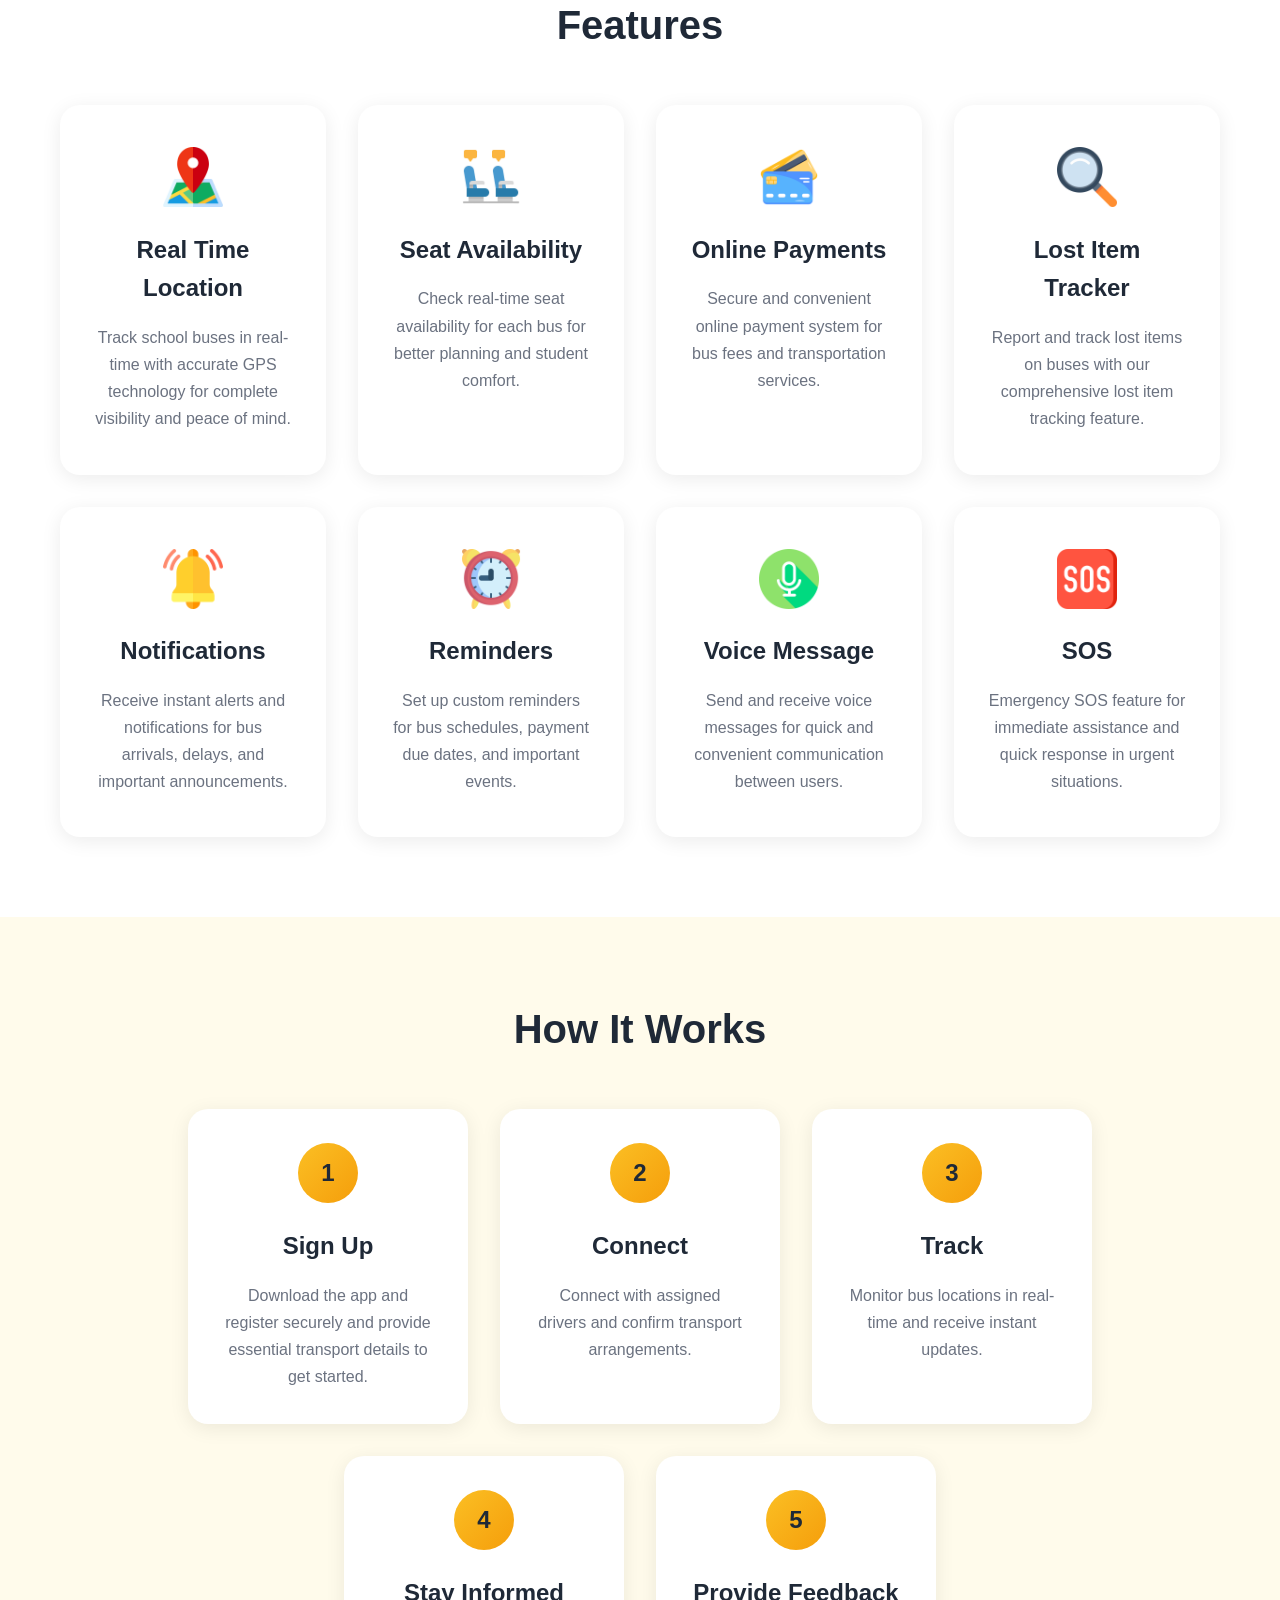
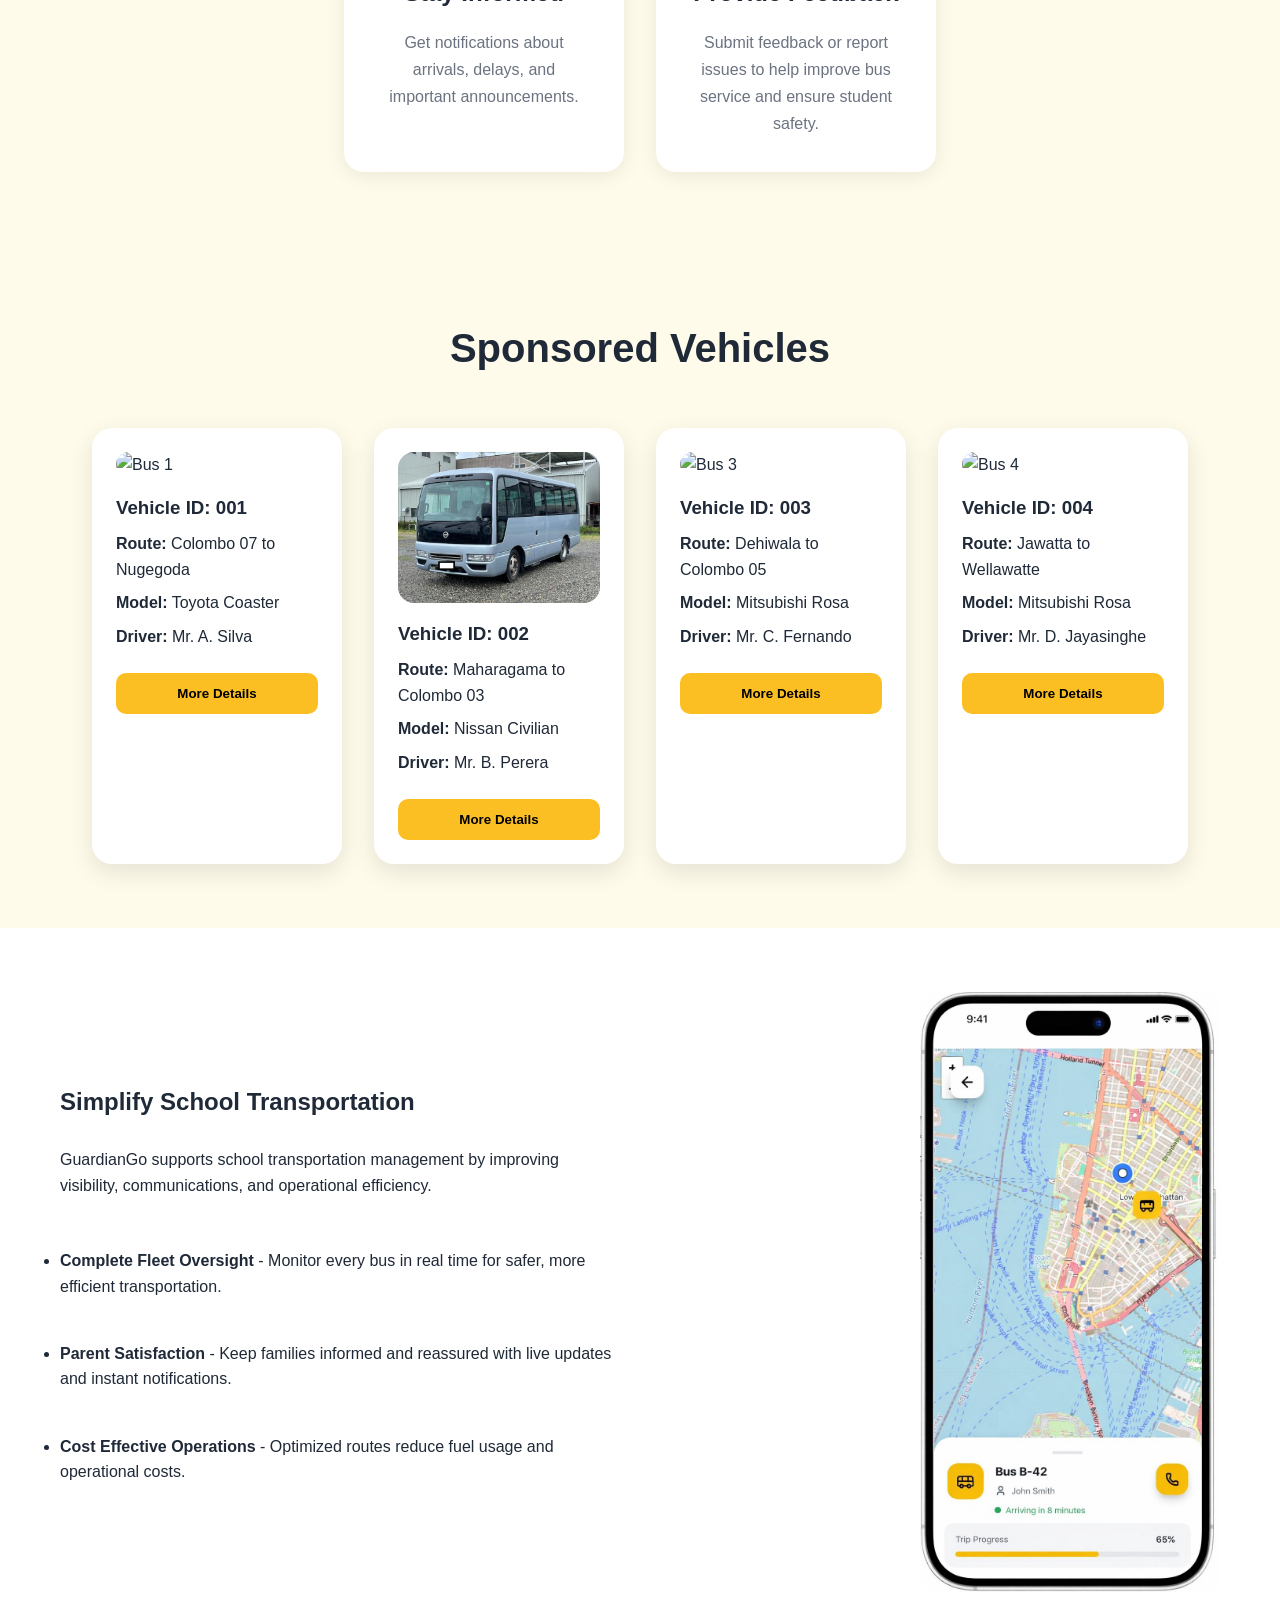
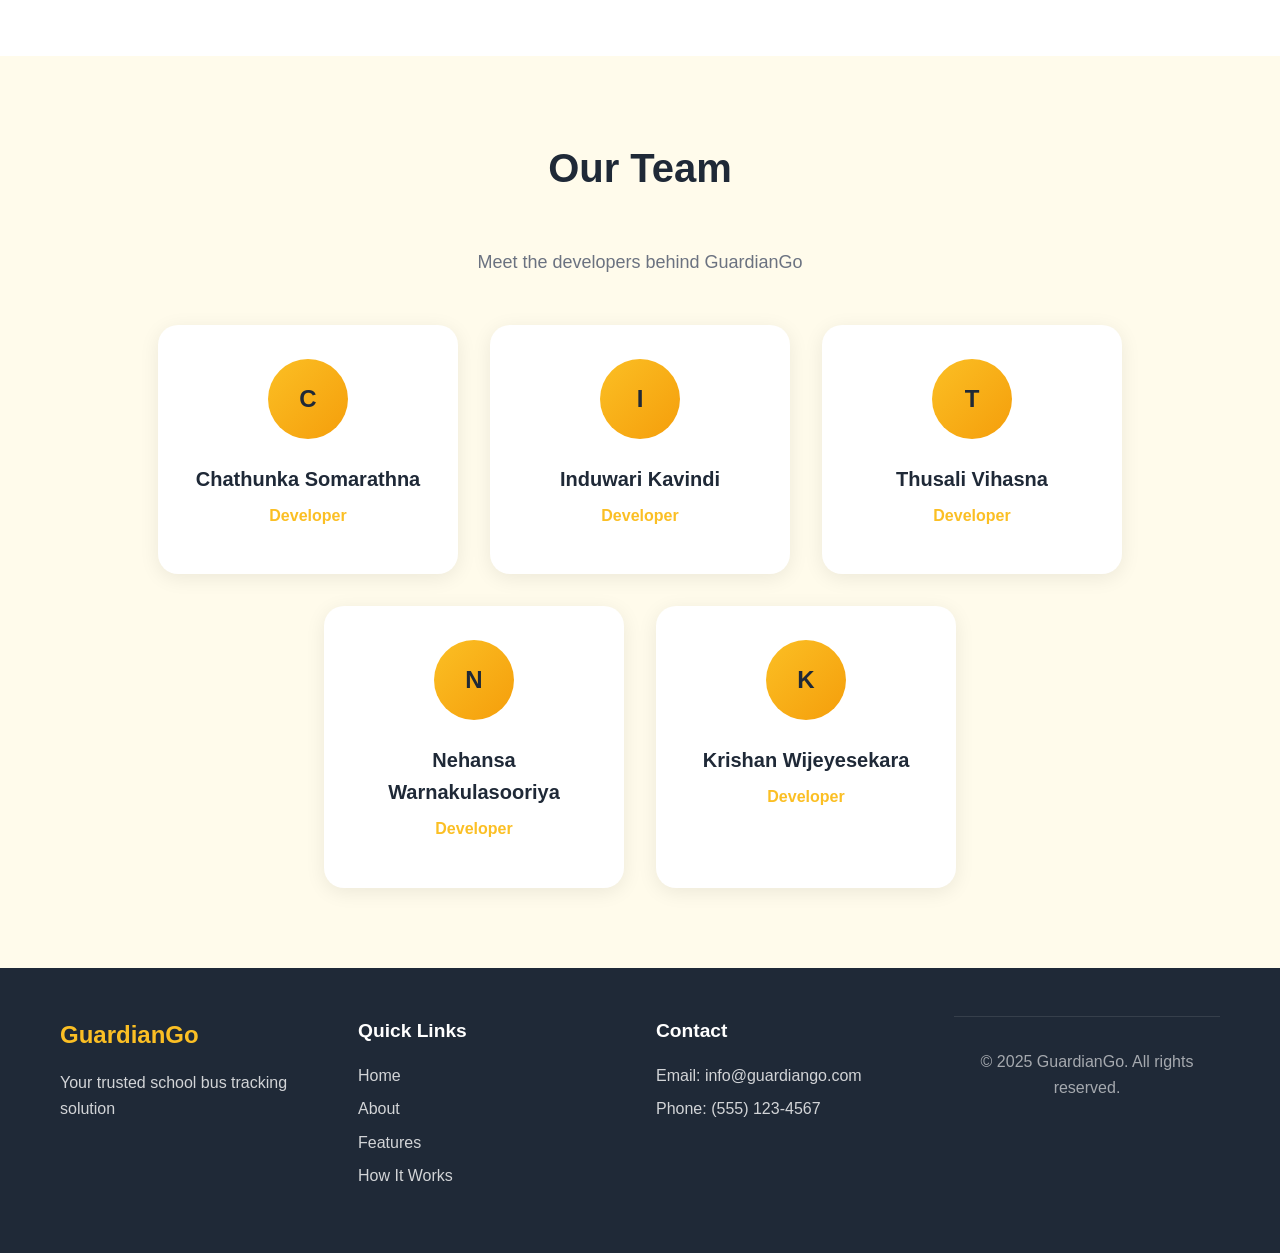
==== commit c5c92f44: "Update image paths to include 'Image/' directory" ====
--- a/Landing Page/index.html
+++ b/Landing Page/index.html
@@ -7,19 +7,19 @@
     <link rel="stylesheet" href="page.css">
 </head>
 <body>
-    <!-- Header with logo + navbar -->
+    <!-- Header with logo -->
     <header class="header">
         <div class="container">
 		
 		   <!-- Logo -->
 		   <div class="logo">
 		       <a href="#home" class="logo-link">
-		       <img src="Guardiango_logo.jpeg" alt="GuardianGo Logo" class="logo-img">
+		       <img src="Image/Guardiango_logo.jpeg" alt="GuardianGo Logo" class="logo-img">
 			   <span class="logo-text">GuardianGo</span>
 			   </a>
 		   </div>
-            
-            <nav class="navbar">
+
+           <nav class="navbar">
                 <button class="menu-toggle" aria-label="Toggle menu">
                     <span></span>
                     <span></span>
@@ -43,62 +43,63 @@
                 <div class="hero-content">
                     <h2 class="hero-title">Smart School Bus Tracking System</h2>
                     <p class="hero-subtitle">Real-time bus tracking, instant alerts and streamlined communication</p>
-					
-					<div class="hero-search-wrapper">
-					
-					<!--Box 1-->
-					<div class="transport-search">
-					   <h3>Search Your Transport</h3>
-					   
-					   <div class="search-fields">
-					       <select>
-						      <option selected disabled>Pickup Location</option>
-							  <option>Colombo</option>
-							  <option>Kandy</option>
-							  <option>Galle</option>
-						   </select>
-						   
-						   <select>
-						      <option selected disabled>Drop Off Location</option>
-							  <option>Colombo</option>
-							  <option>Kandy</option>
-							  <option>Galle</option>
-						   </select>
-						   
-						   <button class="find-btn">Find Transport</button>
-                       </div>
-                    </div>
-					
-					<!-- Box 2 -->
-                    <div class="transport-search">
-                        <h3>Find Vehicle</h3>
-                        <div class="search-fields">
-						   <select>
-						      <option selected disabled>Vehicle ID</option>
-							  <option>001</option>
-							  <option>002</option>
-							  <option>003</option>
-							  <option>004</option>
-						   </select>
-						   
-						   <div class="or-text">OR</div>
-						   
-						   <select>
-						      <option selected disabled>Vehicle Plate Number</option>
-						      <option>AB-1234</option>
-							  <option>CD-5678</option>
-							  <option>EF-8765</option>
-							  <option>AB-4321</option>
-						   </select>
-						   
-                            <button class="find-btn">Find Vehicle</button>
-                        </div>
-                    </div>
-                </div>
-				
-                </div>
-            </div>
-	    </div>
+                
+                    <div class="hero-search-wrapper">
+
+                    <!--Box 1-->
+                <div class="transport-search">
+                    <h3>Search your Transport</h3>
+
+                    <div class="search-fields">
+                    <select>
+                        <option selected disabled>Pickup Location</option>
+                        <option>Colombo</option>
+                        <option>Kandy</option>
+                        <option>Galle</option>
+                    </select>
+
+                    <select>
+                        <option selected disabled>Drop Off Location</option>
+                        <option>Colombo</option>
+                        <option>Kandy</option>
+                        <option>Galle</option>
+                    </select>
+
+                    <button class="find-btn">Find transport</button>
+                </div>
+            </div>
+
+            <!--Box 2-->
+            <div class="transport-search">
+                    <h3>Find Vehicle</h3>
+
+                    <div class="search-fields">
+                    <select>
+                        <option selected disabled>Vehicle ID</option>
+                        <option>001</option>
+                        <option>002</option>
+                        <option>003</option>
+                        <option>004</option>
+                    </select>
+
+                    <div class="or-text">OR</div>
+
+                    <select>
+                        <option selected disabled>Vehicle Plate Number</option>
+                        <option>AB-1234</option>
+                        <option>CD-5678</option>
+                        <option>EF-8765</option>
+                        <option>AB-4321</option>
+                    </select>
+
+                    <button class="find-btn">Find Vehicle</button>
+             </div>
+         </div>
+     </div>
+
+     </div>
+ </div>
+</div>
     </section>
 
     <!-- About GuardianGo -->
@@ -106,7 +107,7 @@
         <div class="container">
             <h2 class="section-title">About GuardianGo</h2>
             <div class="about-content">
-                <p>GuardianGo is a comprehensive school bus tracking system that provides real-time GPS tracking, instant notifications, and seamless communication between parents, drivers, and school administrators. Our platform ensures student safety and peace of mind by allowing parents to track their children's school bus in real-time, helping drivers navigate efficiently, and giving school administrators complete control over their transportation fleet.</p>
+                <p>GuardianGo is a comprehensive school bus tracking system that provides real-time GPS tracking, instant notifications, and seamless communication between parents and drivers. Our platform ensures student safety and peace of mind by allowing parents to track their children's school bus in real-time while helping drivers navigate efficiently.</p>
             </div>
         </div>
     </section>
@@ -128,42 +129,42 @@
             <h2 class="section-title">Features</h2>
             <div class="features-grid">
                 <div class="feature-card">
-				    <img src="map.png" alt="Real Time Location" class="feature-img">
+				    <img src="Image/map.png" alt="Real Time Location" class="feature-img">
 					<h3>Real Time Location</h3>
                     <p>Track school buses in real-time with accurate GPS technology for complete visibility and peace of mind.</p>
                 </div>
                 <div class="feature-card">
-				   <img src="seat.png" alt="Seat Availability" class="feature-img">
+				   <img src="Image/seat.png" alt="Seat Availability" class="feature-img">
                     <h3>Seat Availability</h3>
                     <p>Check real-time seat availability for each bus for better planning and student comfort.</p>
                 </div>
                 <div class="feature-card">
-				   <img src="atm-card.png" alt="Online Payments" class="feature-img">
+				   <img src="Image/atm-card.png" alt="Online Payments" class="feature-img">
                     <h3>Online Payments</h3>
                     <p>Secure and convenient online payment system for bus fees and transportation services.</p>
                 </div>
                 <div class="feature-card">
-				   <img src="magnifying-glass.png" alt="Lost Item Tracker" class="feature-img">
+				   <img src="Image/magnifying-glass.png" alt="Lost Item Tracker" class="feature-img">
                     <h3>Lost Item Tracker</h3>
                     <p>Report and track lost items on buses with our comprehensive lost item tracking feature.</p>
                 </div>
                 <div class="feature-card">
-				   <img src="notification.png" alt="Notifications" class="feature-img">
+				   <img src="Image/notification.png" alt="Notifications" class="feature-img">
                     <h3>Notifications</h3>
                     <p>Receive instant alerts and notifications for bus arrivals, delays, and important announcements.</p>
                 </div>
                 <div class="feature-card">
-				   <img src="alarm-clock.png" alt="Reminders" class="feature-img">
+				   <img src="Image/alarm-clock.png" alt="Reminders" class="feature-img">
                     <h3>Reminders</h3>
                     <p>Set up custom reminders for bus schedules, payment due dates, and important events.</p>
                 </div>
                 <div class="feature-card">
-				   <img src="voice.png" alt="Voice Message" class="feature-img">
+				   <img src="Image/voice.png" alt="Voice Message" class="feature-img">
                     <h3>Voice Message</h3>
                     <p>Send and receive voice messages for quick and convenient communication between users.</p>
                 </div>
                 <div class="feature-card">
-				   <img src="sos.png" alt="SOS" class="feature-img">
+				   <img src="Image/sos.png" alt="SOS" class="feature-img">
                     <h3>SOS</h3>
                     <p>Emergency SOS feature for immediate assistance and quick response in urgent situations.</p>
                 </div>
@@ -179,7 +180,7 @@
                 <div class="step">
                     <div class="step-number">1</div>
                     <h3>Sign Up</h3>
-                    <p>Register securely and provide essential transport details to get started.</p>
+                    <p>Download the app and register securely and provide essential transport details to get started.</p>
                 </div>
                 <div class="step">
                     <div class="step-number">2</div>
@@ -204,83 +205,82 @@
             </div>
         </div>
     </section>
-	
-	<!--Sponsored Vehicles-->
-	<section id="sponsored-vehicles" class="sponsored-vehicles">
-    <div class="container">
-        <h2 class="section-title">Sponsored Vehicles</h2>
-
-        <div class="vehicle-cards">
-            <div class="vehicle-card">
-                <img src="toyota_coaster.jpg" alt="Bus 1">
-                <div class="vehicle-info">
-                    <h3>Vehicle ID: 001</h3>
-                    <p><strong>Route:</strong> Colombo 07 to Nugegoda</p>
-                    <p><strong>Model:</strong> Toyota Coaster</p>
-                    <p><strong>Driver:</strong> Mr. A. Silva</p>
-                    <button class="details-btn" onclick="location.href='bus1.html'">More Details</button>
-                </div>
-            </div>
-
-            <div class="vehicle-card">
-                <img src="nissan_civilian.jpg" alt="Bus 2">
-                <div class="vehicle-info">
-                    <h3>Vehicle ID: 002</h3>
-                    <p><strong>Route:</strong> Maharagama to Colombo 03</p>
-                    <p><strong>Model:</strong> Nissan Civilian</p>
-                    <p><strong>Driver:</strong> Mr. B. Perera</p>
-                    <button class="details-btn" onclick="location.href='bus2.html'">More Details</button>
-                </div>
-            </div>
-
-            <div class="vehicle-card">
-                <img src="rosa.jpeg" alt="Bus 3">
-                <div class="vehicle-info">
-                    <h3>Vehicle ID: 003</h3>
-                    <p><strong>Route:</strong> Dehiwala to Bambalapitiya</p>
-                    <p><strong>Model:</strong> Mitsubishi Rosa</p>
-                    <p><strong>Driver:</strong> Mr. C. Fernando</p>
-                    <button class="details-btn" onclick="location.href='bus3.html'">More Details</button>
-                </div>
-            </div>
-
-            <div class="vehicle-card">
-                <img src="mitsubishi_rosa.png" alt="Bus 4">
-                <div class="vehicle-info">
-                    <h3>Vehicle ID: 004</h3>
-                    <p><strong>Route:</strong> Jawatta to Wellawatte</p>
-                    <p><strong>Model:</strong> Mitsubishi Rosa</p>
-                    <p><strong>Driver:</strong> Mr. D. Jayasinghe</p>
-                    <button class="details-btn" onclick="location.href='bus4.html'">More Details</button>
-                </div>
-            </div>
-        
+
+    <!-- Sponsored Vehicles -->
+     <section id="sponsored-vehicles" class="sponsored-vehicles">
+        <div class="container">
+            <h2 class="section-title">Sponsored Vehicles</h2>
+
+            <div class="vehicle-cards">
+                <div class="vehicle-card">
+                    <img src="Image/toyota_coaster.jpg" alt="Bus 1">
+                    <div class="vehicle-info">
+                        <h3>Vehicle ID: 001</h3>
+                        <p><strong>Route:</strong> Colombo 07 to Nugegoda</p>
+                        <p><strong>Model:</strong> Toyota Coaster</p>
+                        <p><strong>Driver:</strong> Mr. A. Silva</p>
+                        <button class="details-btn" onclick="location.href='bus1.html'">More Details</button>
+                    </div>
+                </div>
+
+    <div class="vehicle-card">
+        <img src="Image/nissan_civilian.jpg" alt="Bus 2">
+        <div class="vehicle-info">
+            <h3>Vehicle ID: 002</h3>
+            <p><strong>Route:</strong> Maharagama to Colombo 03</p>
+            <p><strong>Model:</strong> Nissan Civilian</p>
+            <p><strong>Driver:</strong> Mr. B. Perera</p>
+            <button class="details-btn" onclick="location.href='bus2.html'">More Details</button>
+        </div>
     </div>
-</section>
-	
-	<section class="platform-overview">
-	   <div class="container overview-grid">
-	   
-	      <div class="overview-text">
-		    <h2>Simplify School Transportation</h2><br>
-			<p class="overview-subtitle">
-			   GuardianGo supports school transportation management by improving visibility, communications, and operational efficiency.
-			</p><br>
-			
-			<ul>
-			    <li><strong>Complete Fleet Oversight</strong> - Monitor every bus in real time for safer, more efficient transportation.</li><br>
-				<li><strong>Parent Satisfaction</strong> - Keep families informed and reassured with live updates and instant notifications.</li><br>
-				<li><strong>Cost Effective Operations</strong> - Optimized routes reduce fuel usage and operational costs.</li>
-			</ul>
-		  </div>
-		  
-		  <div class="overview-image">
-		     <img src="map_view.jpeg" alt="GuardianGo live bus tracking map">
-		  </div>
-		</div>
-	</section>
-
-    <!-- Contact / Team Section -->
+
+    <div class="vehicle-card">
+        <img src="Image/rosa.jpeg" alt="Bus 3">
+        <div class="vehicle-info">
+            <h3>Vehicle ID: 003</h3>
+            <p><strong>Route:</strong> Dehiwala to Colombo 05</p>
+            <p><strong>Model:</strong> Mitsubishi Rosa</p>
+            <p><strong>Driver:</strong> Mr. C. Fernando</p>
+            <button class="details-btn" onclick="location.href='bus3.html'">More Details</button>
+        </div>
+    </div>
+
+    <div class="vehicle-card">
+        <img src="Image/mitsubishi_rosa.png" alt="Bus 4">
+        <div class="vehicle-info">
+            <h3>Vehicle ID: 004</h3>
+            <p><strong>Route:</strong> Jawatta to Wellawatte</p>
+            <p><strong>Model:</strong> Mitsubishi Rosa</p>
+            <p><strong>Driver:</strong> Mr. D. Jayasinghe</p>
+            <button class="details-btn" onclick="location.href='bus4.html'">More Details</button>
+        </div>
+    </div>
+</div>
+    </section>
+
+    <section class="platform-overview">
+        <div class="container overview-grid">
+
+            <div class="overview-text">
+                <h2>Simplify School Transportation</h2><br>
+                <p class="overview-subtitle">
+                    GuardianGo supports school transportation management by improving visibility, communications, and operational efficiency.
+                </p><br>
+
+                <ul>
+                    <li><strong>Complete Fleet Oversight</strong> - Monitor every bus in real time for safer, more efficient transportation.</li><br>
+                    <li><strong>Parent Satisfaction</strong> - Keep families informed and reassured with live updates and instant notifications.</li><br>
+                    <li><strong>Cost Effective Operations</strong> - Optimized routes reduce fuel usage and operational costs.</li>
+                </ul>
+            </div>
+
+            <div class="overview-image">
+                <img src="Image/map_view.jpeg" alt="GuardianGo live bus tracking map">
+            </div>
+        </div>
+    </section>
+
+    <!--Team Section-->
     <section id="contact" class="contact">
         <div class="container">
             <h2 class="section-title">Our Team</h2>
@@ -290,37 +290,37 @@
                     <div class="member-avatar">C</div>
                     <h3 class="member-name">Chathunka Somarathna</h3>
                     <p class="member-role">Developer</p>
-  
+
                 </div>
                 <div class="team-member">
                     <div class="member-avatar">I</div>
                     <h3 class="member-name">Induwari Kavindi</h3>
                     <p class="member-role">Developer</p>
-                    
+
                 </div>
                 <div class="team-member">
                     <div class="member-avatar">T</div>
                     <h3 class="member-name">Thusali Vihasna</h3>
                     <p class="member-role">Developer</p>
-                   
+
                 </div>
                 <div class="team-member">
                     <div class="member-avatar">N</div>
                     <h3 class="member-name">Nehansa Warnakulasooriya</h3>
                     <p class="member-role">Developer</p>
-                    
+
                 </div>
                 <div class="team-member">
                     <div class="member-avatar">K</div>
                     <h3 class="member-name">Krishan Wijeyesekara</h3>
                     <p class="member-role">Developer</p>
-                   
-                </div>
-            </div>
-        </div>
-    </section>
-
-    <!-- Footer -->
+
+                </div>
+            </div>
+        </div>
+    </section>
+
+    <!--Footer-->
     <footer class="footer">
         <div class="container">
             <div class="footer-content">
@@ -342,8 +342,8 @@
                     <p>Email: info@guardiango.com</p>
                     <p>Phone: (555) 123-4567</p>
                 </div>
-				
-            </div>
+
+            <div>
             <div class="footer-bottom">
                 <p>&copy; 2025 GuardianGo. All rights reserved.</p>
             </div>
@@ -351,6 +351,5 @@
     </footer>
 
     <script src="script.js"></script>
-</body>
-</html> 
-
+</body> 
+</html>
--- a/Landing Page/page.css
+++ b/Landing Page/page.css
@@ -132,21 +132,49 @@
 /* Hero Section */
 .hero {
     background: linear-gradient(135deg, var(--primary-yellow) 0%, var(--dark-yellow) 100%);
-    padding: 5rem 0;
-    color: var(--text-dark);
-    min-height: 600px;
-    display: flex;
-    align-items: center;
+    padding: 2rem 0 5rem 0;
+    color: var(--text-dark);
+    min-height: 500px;
+    display: flex;
+    align-items: flex-start;
+    justify-content: center;
 }
 
 .hero-wrapper {
-    display: grid;
-    grid-template-columns: 1fr 1fr;
-    gap: 4rem;
-    align-items: center;
+    display: flex;
+    flex-direction: column;
+    align-items: center;
+    justify-content: center;
+    text-align: center;
+    gap: 1.5rem;
+}
+
+.hero-search-wrapper {
+    display: flex;
+    gap: 20px;         /* space between the two boxes */
+    margin-top: 2rem;
+}
+
+.hero-search-wrapper .transport-search {
+    flex: 1;           /* both boxes take equal width */
+    max-width: none; 
+    min-width: 450px; 
+    background: white;
+    box-shadow: 0 15px 40px rgba(0, 0, 0, 0.15);
+    text-align: left;
+}
+
+.hero-content {
+   text-align: left;
+   display: flex;
+   flex-direction: column;
+   align-items: flex-start;
+   justify-content: center;
 }
 
 .hero-title {
+    align-self: center;
+    text-align: center;
     font-size: 3rem;
     font-weight: 800;
     margin-bottom: 1.5rem;
@@ -154,10 +182,96 @@
 }
 
 .hero-subtitle {
+    align-self: center;
+    text-align: center;
     font-size: 1.25rem;
     margin-bottom: 2.5rem;
     opacity: 0.95;
     line-height: 1.6;
+}
+
+.transport-search {
+    background: white;
+    padding: 2rem;
+    border-radius: 20px;
+    box-shadow: 0 15px 40px rgba(0, 0, 0, 0.15);
+    margin-top: 2rem;
+    width: 50%;
+    max-width: 800px;
+    text-align: left;
+}
+
+.transport-search h3 {
+    text-align: center;
+    margin-bottom: 1.5rem;
+    font-size: 1.4rem;
+    font-weight: 700;
+}
+
+.search-box {
+    display: flex;
+    flex-direction: column;
+    align-items: center;
+    gap: 15px;
+    margin-top: 20px;
+    width: 100%;
+    max-width: 500px;
+}
+
+.search-fields {
+    display: flex;
+    flex-direction: column;
+    justify-content: center;
+    gap: 1.2rem;
+}
+
+.search-fields select {
+    width: 100%;
+    padding: 0.7rem 1.1rem;
+    border-radius: 30px;   
+    border: 2px solid #eee;
+    font-size: 1rem;
+    background-color: white;
+    cursor: pointer;
+}
+
+.select-fields .find-btn{
+    width: 100%;
+    padding: 0.7rem 1.1rem;
+    border-radius: 30px;
+    border: none;
+    background-color: var(--primary-yellow);
+    color: var(--text-dark);
+    font-weight: 700;
+    cursor: pointer;
+    transition: background 0.3s ease;
+}
+
+.search-fields .find-btn:hover {
+    background-color: var(--dark-yellow);
+    transform: translateY(-2px);
+}
+
+.or-text {
+    text-align: center;
+    font-weight: 700;
+    margin: 10px 0;
+    color: var(--text-dark);
+}
+
+.find-btn {
+    padding: 0.8rem 1.5rem;
+    border: none;
+    border-radius: 10px;
+    background: var(--primary-yellow);
+    font-weight: 600;
+    cursor: pointer;
+    transition: 0.3s ease;
+}
+
+.find-btn:hover {
+    background: var(--dark-yellow);
+    transform: translateY(-2px);
 }
 
 .hero-buttons {
@@ -345,20 +459,24 @@
 }
 
 .steps {
-    display: grid;
-    grid-template-columns: repeat(auto-fit, minmax(250px, 1fr));
-    gap: 2.5rem;
-    max-width: 1000px;
-    margin: 0 auto;
+    display: flex;
+    justify-content: center;
+    flex-wrap: wrap;
+    gap: 2rem;
 }
 
 .step {
+    flex: 0 0 280px;
+    display: flex;
+    flex-direction: column;
+    align-items: center;
     text-align: center;
     padding: 2rem;
-    background: var(--white);
     border-radius: 20px;
     box-shadow: 0 4px 20px rgba(0,0,0,0.08);
     transition: all 0.3s ease;
+    border: 2px solid transparent;
+    background: var(--white);
 }
 
 .step:hover {
@@ -404,12 +522,12 @@
 }
 
 .overview-text {
-	text-align: left;
+    text-align: left;
 }
 
 .overview-text p,
 .overview-text ul li {
-	margin-bottom: 1rem;
+    margin-bottom: 1rem;
 }
 
 .overview-image {
@@ -419,20 +537,92 @@
 
 .overview-image img {
     width: 100%;
-    max-width: 42px;
-	height: auto;
+    max-width: 300px;
+    height: 600px;
     border-radius: 16px;
-    box-shadow: 0 8px 25px rgba(0, 0, 0.15);
-}       
+    box-shadow: none;
+}
 
 .overview-text p {
     margin-bottom: 1.5rem;
     line-height: 1.6;
 }
 
+.sponsored-vehicles {
+    padding: 4rem 0;
+    background: var(--bg-light);
+}
+
+.vehicle-cards {
+    display: flex;
+    gap: 2rem;       
+    flex-wrap: wrap; 
+    justify-content: center; 
+}
+
+.vehicle-card {
+    background: var(--white);
+    border-radius: 20px;
+    box-shadow: 0 8px 25px rgba(0,0,0,0.1);
+    padding: 1.5rem;
+    width: 250px;   /* fixed width for horizontal cards */
+    display: flex;
+    flex-direction: column;
+    text-align: left;
+}
+
+.vehicle-card img {
+    width: 100%;
+    border-radius: 16px;
+    margin-bottom: 1rem;
+}
+
+.vehicle-info {
+    display: flex;
+    flex-direction: column;
+    gap: 0.5rem;
+}
+
+.details-btn {
+    display: block;
+    width: 100%;
+    margin-top: 1rem;
+    padding: 0.8rem 1.5rem;
+    border: none;
+    border-radius: 10px;
+    background: var(--primary-yellow);
+    font-weight: 600;
+    cursor: pointer;
+    transition: 0.3s ease;
+    text-align: center;
+}
+
+.details-btn:hover {
+    background: var(--dark-yellow);
+    transform: translateY(-2px);
+}
+
+/* Responsive */
+@media (max-width: 1024px) {
+    .vehicle-cards {
+        justify-content: space-between;
+    }
+}
+
+@media (max-width: 768px) {
+    .vehicle-cards {
+        flex-direction: column;
+        align-items: center;
+    }
+
+    .vehicle-card {
+        width: 90%; /* fill most of the screen on mobile */
+    }
+}
+
 /* Contact / Team Section */
 .contact {
-    background: var(--white);
+    background: var(--bg-light);
     padding: 5rem 0;
 }
 
@@ -444,8 +634,9 @@
 }
 
 .team-grid {
-    display: grid;
-    grid-template-columns: repeat(auto-fit, minmax(280px, 1fr));
+    display: flex;
+    justify-content: center;
+    flex-wrap: wrap;
     gap: 2rem;
 }
 
@@ -688,141 +879,133 @@
     .step {
         padding: 1.5rem;
     }
-
+} 
+
+.bus-detail {
+    margin-top: 2rem;
+   padding: 3rem 0;
+    display: flex;
+    gap: 2rem;
+    flex-wrap: wrap;
+}
+
+.bus-images {
+    display: flex;
+    flex-direction: column;
+    gap: 15px;
+    flex: 1;
+}
+
+.main-img {
+    width: 100%;
+    border-radius: 16px;
+    object-fit: cover;
+}
+
+.side-images {
+    display: flex;
+    gap: 15px;
+}
+
+.side-images img {
+     border-radius: 16px;
+     object-fit: cover;
+     width: auto;
+}
+
+.second-img {
+    height: 200px;
+    width: auto;
+}
+
+.third-img {
+    height: 200px;
+    width: auto;
+}
+
+.bus-info {
+    flex: 1;
+    display: flex;
+    flex-direction: column;
+    gap: 1rem;
+}
+
+.bus-info h2 {
+    font-size: 2rem;
+    font-weight: 700;
+}
+
+.bus-info p {
+    font-size: 1rem;
+    color: var(--text-dark);
+    line-height: 1.5;
+}
+
+.bus-contact {
+    display: flex;
+    align-items: center;
+    gap: 10px;
+    background: transparent;
+}
+
+.register-btn {
+    padding: 0.8rem 0.8rem;
+    border-radius: 10px;
+    background: var(--primary-yellow);
+    border: none;
+    cursor: pointer;
+    font-weight: 600;
+    margin-top: 0.5rem;
+}
+
+.register-btn:hover {
+    background: var(--dark-yellow);
+    transform: translateY(-2px);
+}
+
+/* Reviews Section */
+.bus-reviews {
+    display: flex;
+    gap: 1rem;
+    margin-top : 1rem;
+    flex-wrap: wrap;
+}
+
+.bus-reviews h3 {
+    font-size: 1.8rem;
+    font-weight: 700;
+    margin-bottom: 1.5rem;
+}
+
+.bus-reviews .review {
+    background: var(--white);
+    padding: 1.5rem;
+    border-radius: 15px;
+    box-shadow: 0 4px 15px rgba(0,0,0,0.08);
+    margin-bottom: 1rem;
+}
+
+.bus-rating {
+   display: flex;
+   gap: 5px;
+}
+
+.bus rating i {
+   color: var(--primary-yellow);
+   font-size: 1.2rem;
+}
+
+/* Responsive for Mobile */
 @media (max-width: 768px) {
-    .overview-grid {
-        grid-template-columns: 1fr;
-        text-align: center;
-    }
-
-    .overview-image {
-        margin-top: 2rem;
-    }
-}
-/* Search Card */
-.search-box {
-  position: relative;
-  background: white;
-  width: 500px;
-  padding: 30px;
-  border-radius: 20px;
-  z-index: 1;
-  box-shadow: 0 10px 25px rgba(0,0,0,0.3);
-}
-.search-box h2 {
-  margin-bottom: 20px;
-}
-
-/* Button */
-.search-box button {
-  width: 100%;
-  padding: 15px;
-  background: orange;
-  color: white;
-  border: none;
-  border-radius: 10px;
-  font-size: 16px;
-  cursor: pointer;
-}
-
-.search-box button:hover {
-  background: darkorange;
-}
-
-/* Section Title */
-.section-title{
-  text-align:center;
-  margin-bottom:40px;
-}
-
-.section-title h1{
-  font-size:36px;
-  margin-bottom:10px;
-}
-
-.section-title p{
-  color:gray;
-}
-
-/* Grid Layout */
-.card-container{
-  display:grid;
-  grid-template-columns: repeat(auto-fit, minmax(280px,1fr));
-  gap:25px;
-}
-
-/* Card */
-.card{
-  background:white;
-  border-radius:15px;
-  overflow:hidden;
-  box-shadow:0 8px 20px rgba(0,0,0,0.1);
-  padding-bottom:20px;
-}
-
-/* Image */
-.card img{
-  width:100%;
-  height:200px;
-  object-fit:cover;
-}
-
-/* Sponsored Badge */
-.badge{
-  position:absolute;
-  background:orange;
-  color:black;
-  padding:6px 15px;
-  border-radius:20px;
-  font-size:14px;
-  top:15px;
-  left:15px;
-}
-
-/* Image wrapper */
-.image-wrapper{
-  position: relative;
-}
-
-/* Card Content */
-.card-content{
-  padding:15px 20px;
-}
-
-/* Stars */
-.stars{
-  color:orange;
-  font-size:14px;
-  margin-bottom:10px;
-}
-
-/* Route Title */
-.card-content h3{
-  font-size:18px;
-  margin-bottom:10px;
-}
-
-/* Details */
-.details{
-  font-size:14px;
-  color:#555;
-  margin-bottom:8px;
-}
-
-/* Button */
-.call-btn{
-  display:block;
-  margin:15px 20px 0;
-  background:orange;
-  color:white;
-  text-align:center;
-  padding:12px;
-  border-radius:8px;
-  text-decoration:none;
-  font-weight:bold;
-}
-
-.call-btn:hover{
-  background:darkorange;
-}
-}+    .bus-detail {
+        flex-direction: column;
+    }
+}
+
+/* Mobile: stack them vertically */
+@media (max-width: 768px) {
+    .hero-search-wrapper {
+        flex-direction: column;
+        gap: 15px;
+    }
+}
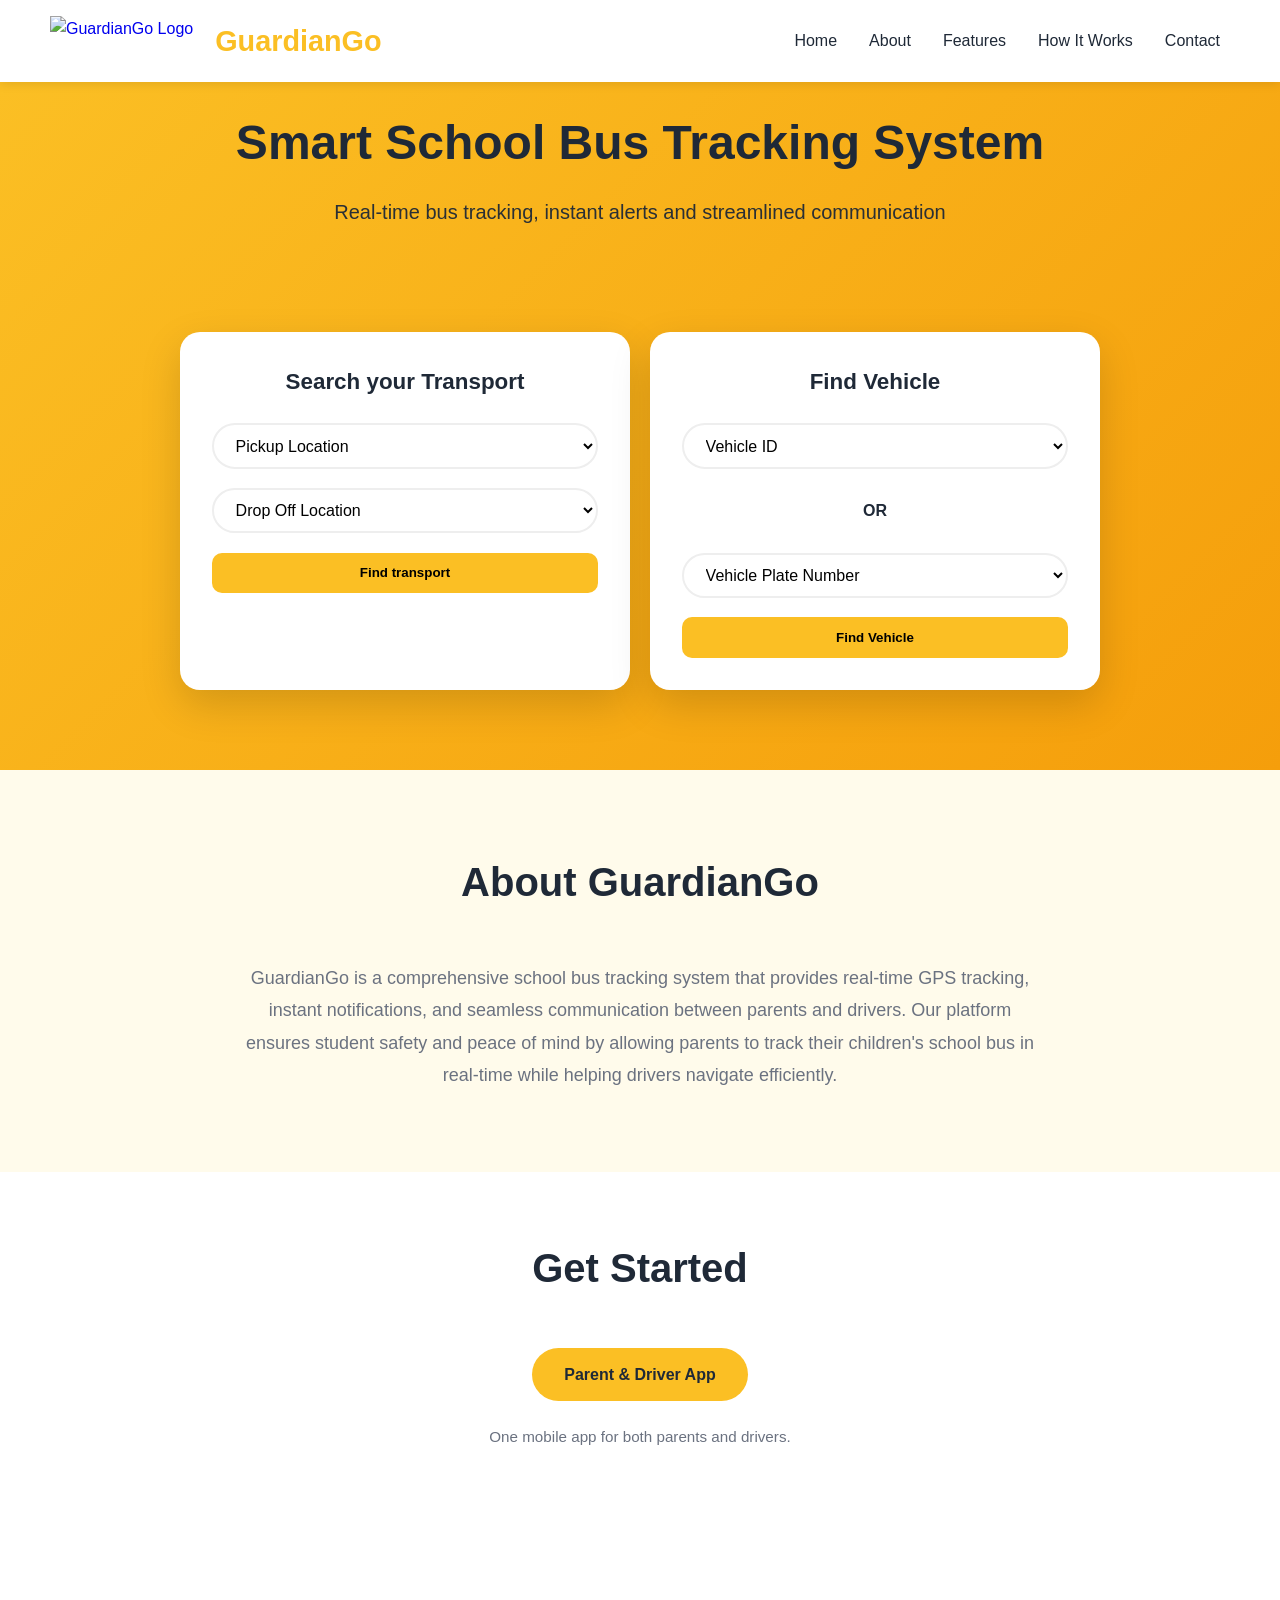
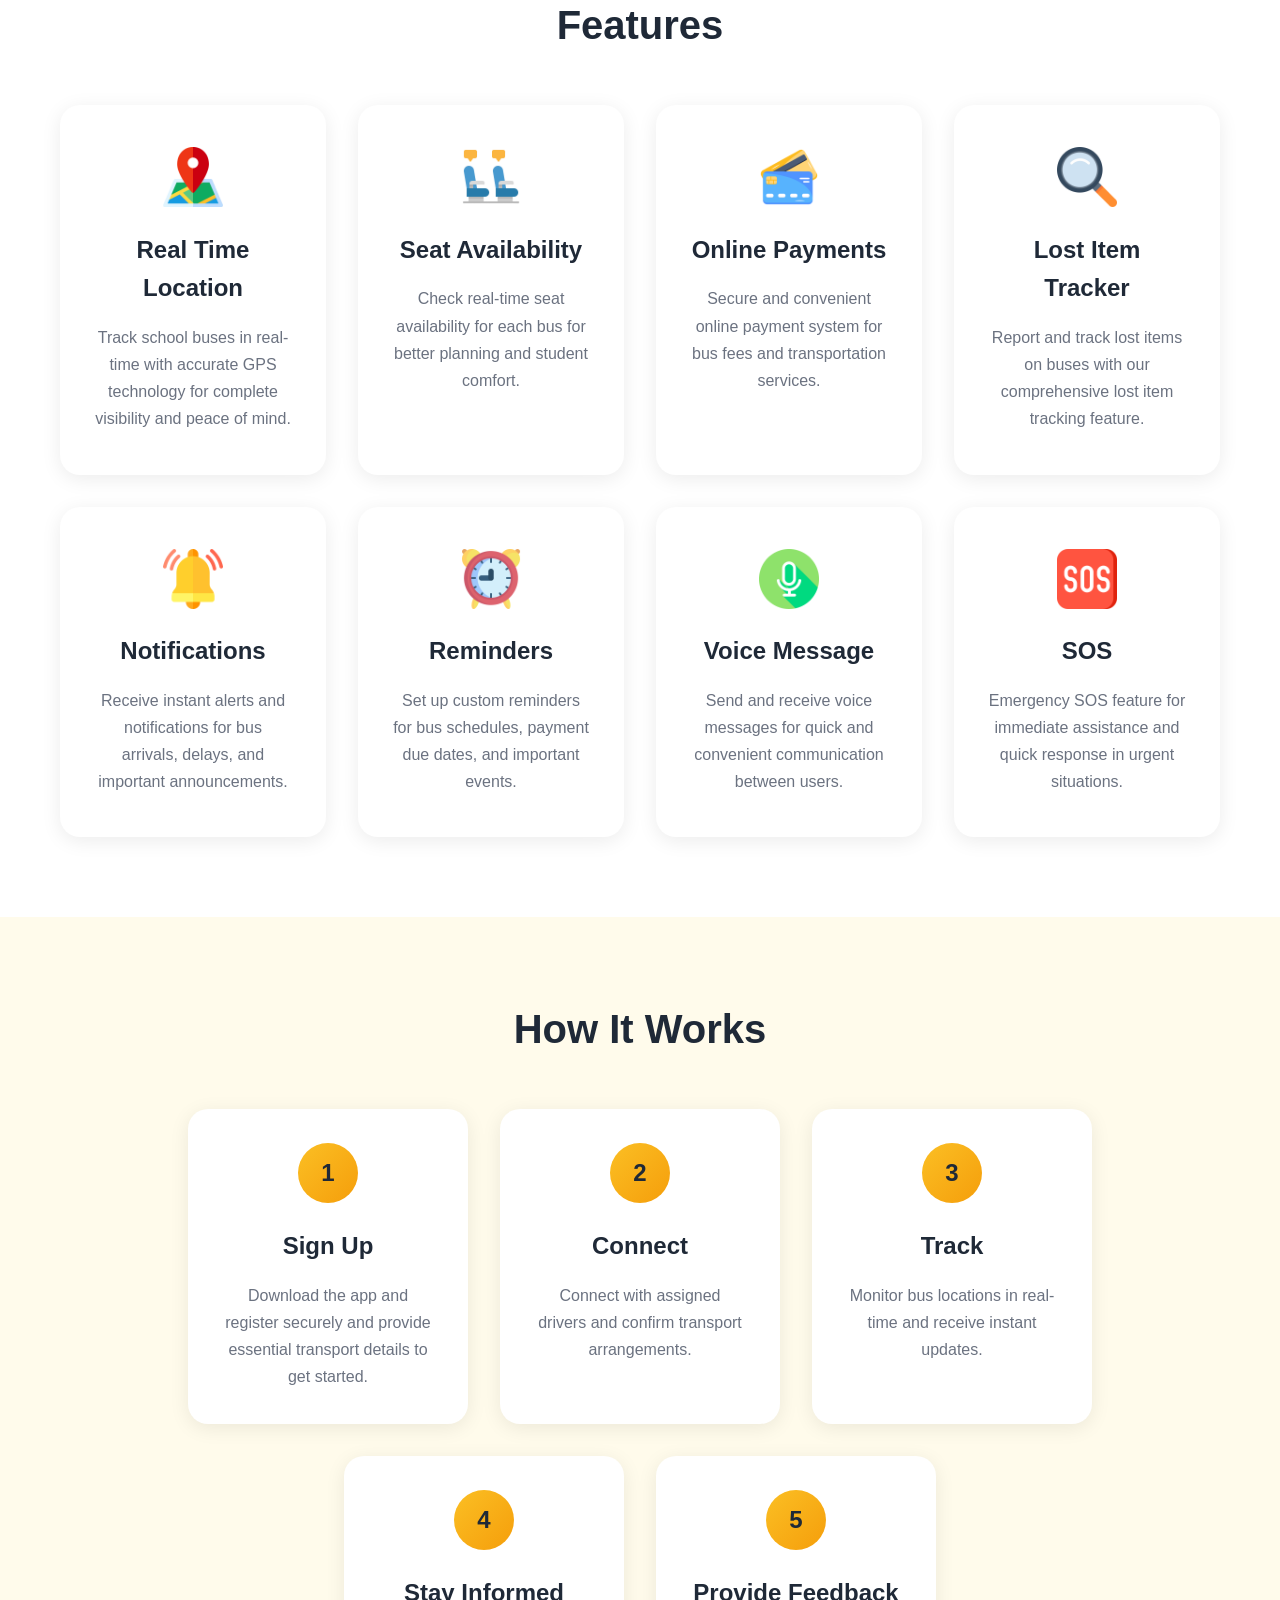
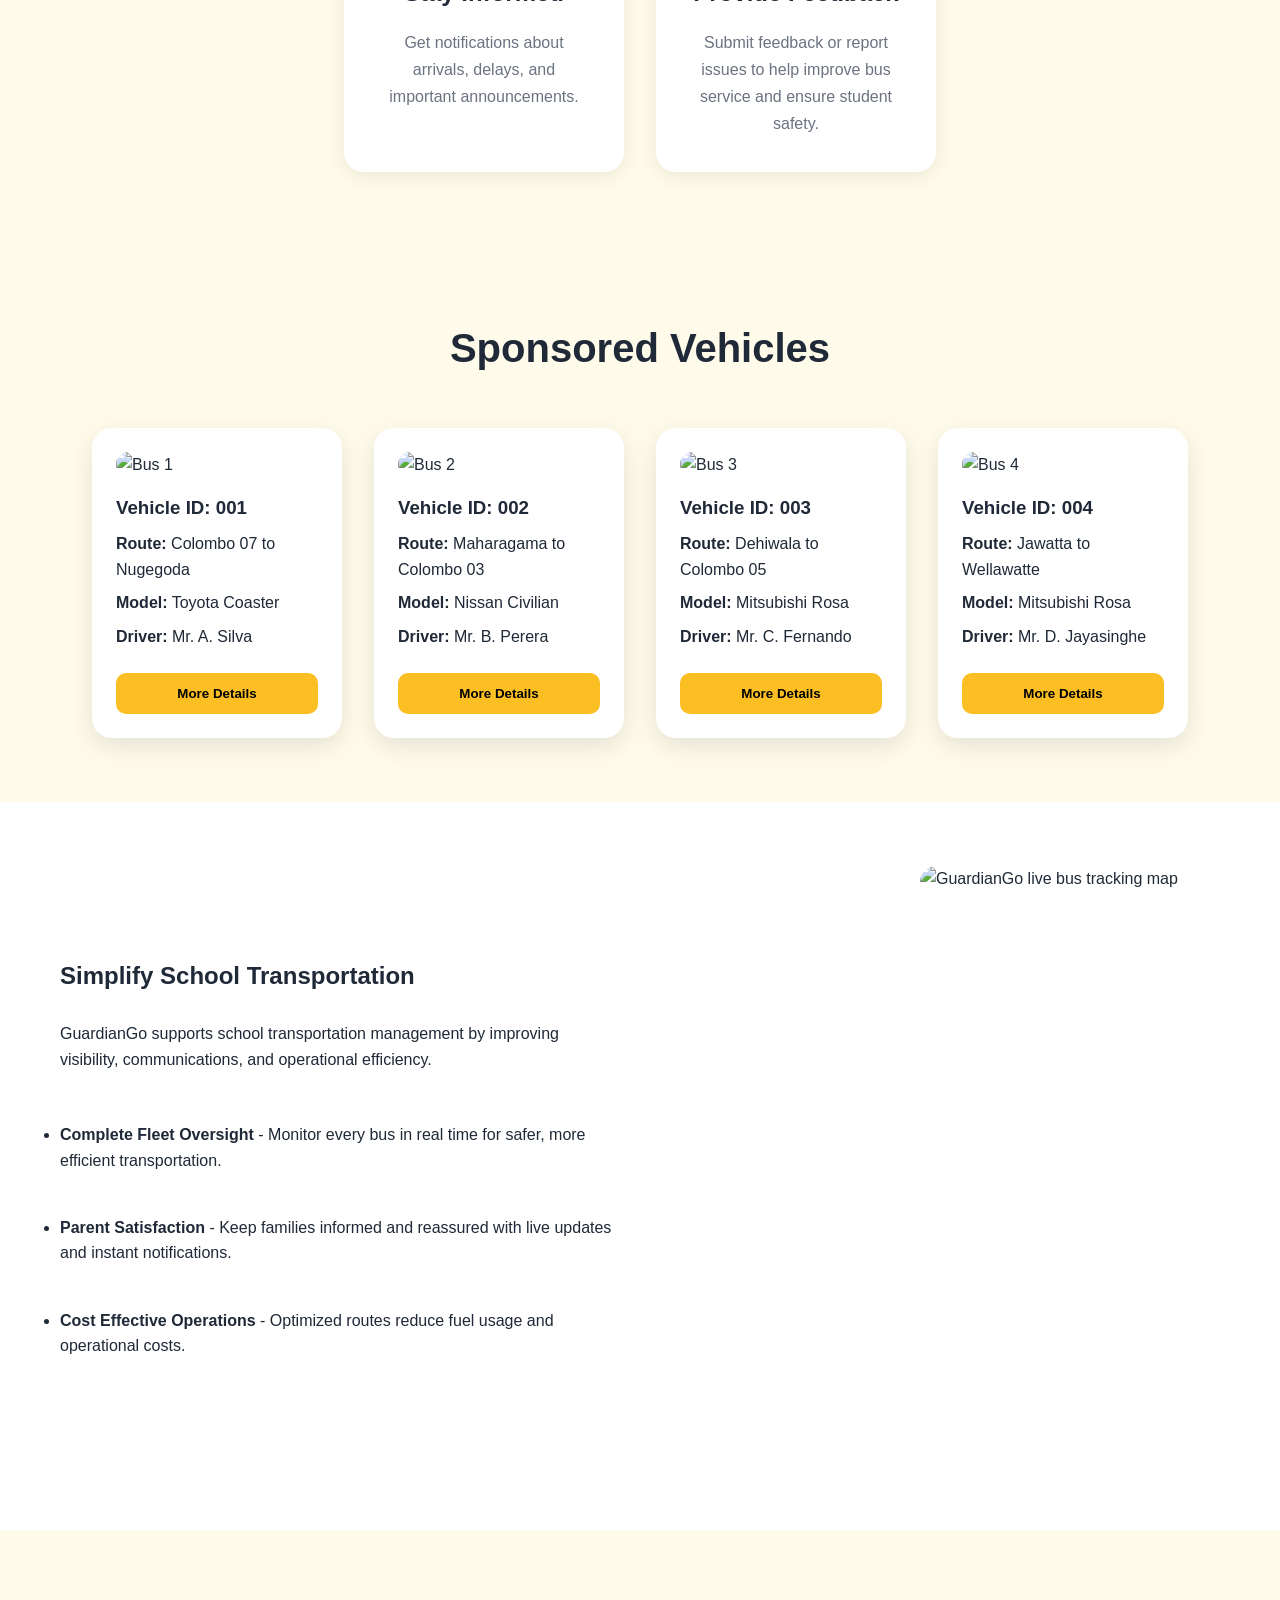
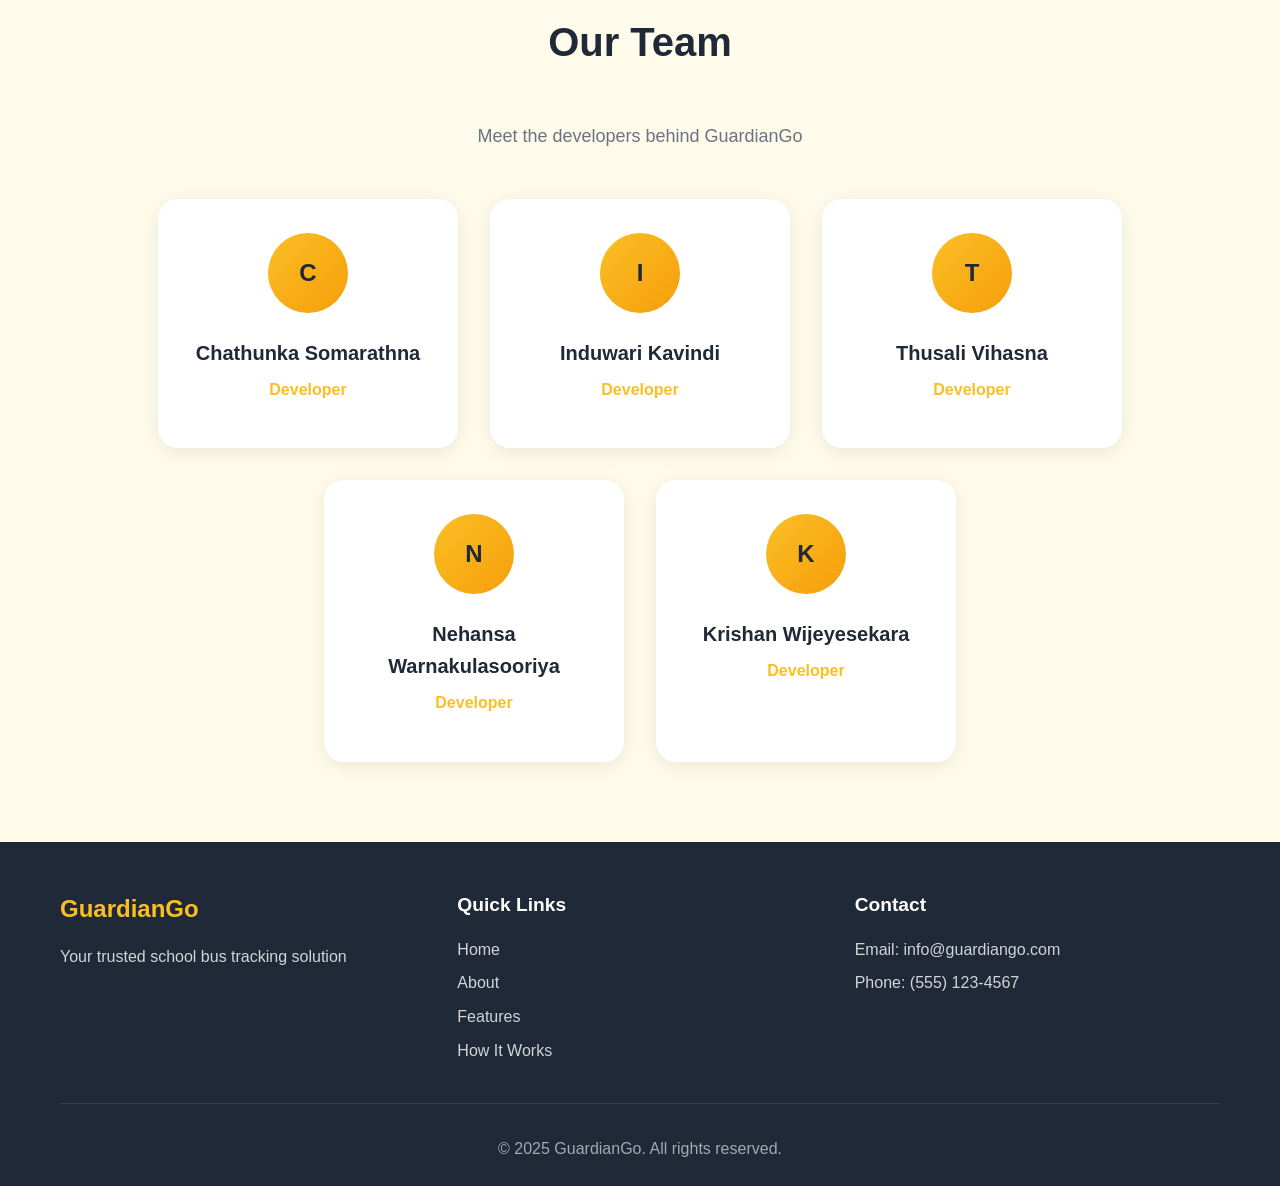
==== commit 76f88e36: "Add contact information to the footer section" ====
--- a/Landing Page/index.html
+++ b/Landing Page/index.html
@@ -14,7 +14,7 @@
 		   <!-- Logo -->
 		   <div class="logo">
 		       <a href="#home" class="logo-link">
-		       <img src="Image/Guardiango_logo.jpeg" alt="GuardianGo Logo" class="logo-img">
+		       <img src="Guardiango_logo.jpeg" alt="GuardianGo Logo" class="logo-img">
 			   <span class="logo-text">GuardianGo</span>
 			   </a>
 		   </div>
@@ -213,7 +213,7 @@
 
             <div class="vehicle-cards">
                 <div class="vehicle-card">
-                    <img src="Image/toyota_coaster.jpg" alt="Bus 1">
+                    <img src="toyota_coaster.jpg" alt="Bus 1">
                     <div class="vehicle-info">
                         <h3>Vehicle ID: 001</h3>
                         <p><strong>Route:</strong> Colombo 07 to Nugegoda</p>
@@ -224,7 +224,7 @@
                 </div>
 
     <div class="vehicle-card">
-        <img src="Image/nissan_civilian.jpg" alt="Bus 2">
+        <img src="nissan_civilian.jpg" alt="Bus 2">
         <div class="vehicle-info">
             <h3>Vehicle ID: 002</h3>
             <p><strong>Route:</strong> Maharagama to Colombo 03</p>
@@ -235,7 +235,7 @@
     </div>
 
     <div class="vehicle-card">
-        <img src="Image/rosa.jpeg" alt="Bus 3">
+        <img src="rosa.jpeg" alt="Bus 3">
         <div class="vehicle-info">
             <h3>Vehicle ID: 003</h3>
             <p><strong>Route:</strong> Dehiwala to Colombo 05</p>
@@ -246,7 +246,7 @@
     </div>
 
     <div class="vehicle-card">
-        <img src="Image/mitsubishi_rosa.png" alt="Bus 4">
+        <img src="mitsubishi_rosa.png" alt="Bus 4">
         <div class="vehicle-info">
             <h3>Vehicle ID: 004</h3>
             <p><strong>Route:</strong> Jawatta to Wellawatte</p>
@@ -275,7 +275,7 @@
             </div>
 
             <div class="overview-image">
-                <img src="Image/map_view.jpeg" alt="GuardianGo live bus tracking map">
+                <img src="map_view.jpeg" alt="GuardianGo live bus tracking map">
             </div>
         </div>
     </section>
@@ -337,13 +337,14 @@
                         <li><a href="#how-it-works">How It Works</a></li>
                     </ul>
                 </div>
+                
                 <div class="footer-section">
                     <h4>Contact</h4>
                     <p>Email: info@guardiango.com</p>
                     <p>Phone: (555) 123-4567</p>
                 </div>
-
-            <div>
+            </div>
+
             <div class="footer-bottom">
                 <p>&copy; 2025 GuardianGo. All rights reserved.</p>
             </div>
@@ -352,4 +353,4 @@
 
     <script src="script.js"></script>
 </body> 
-</html>
+</html>
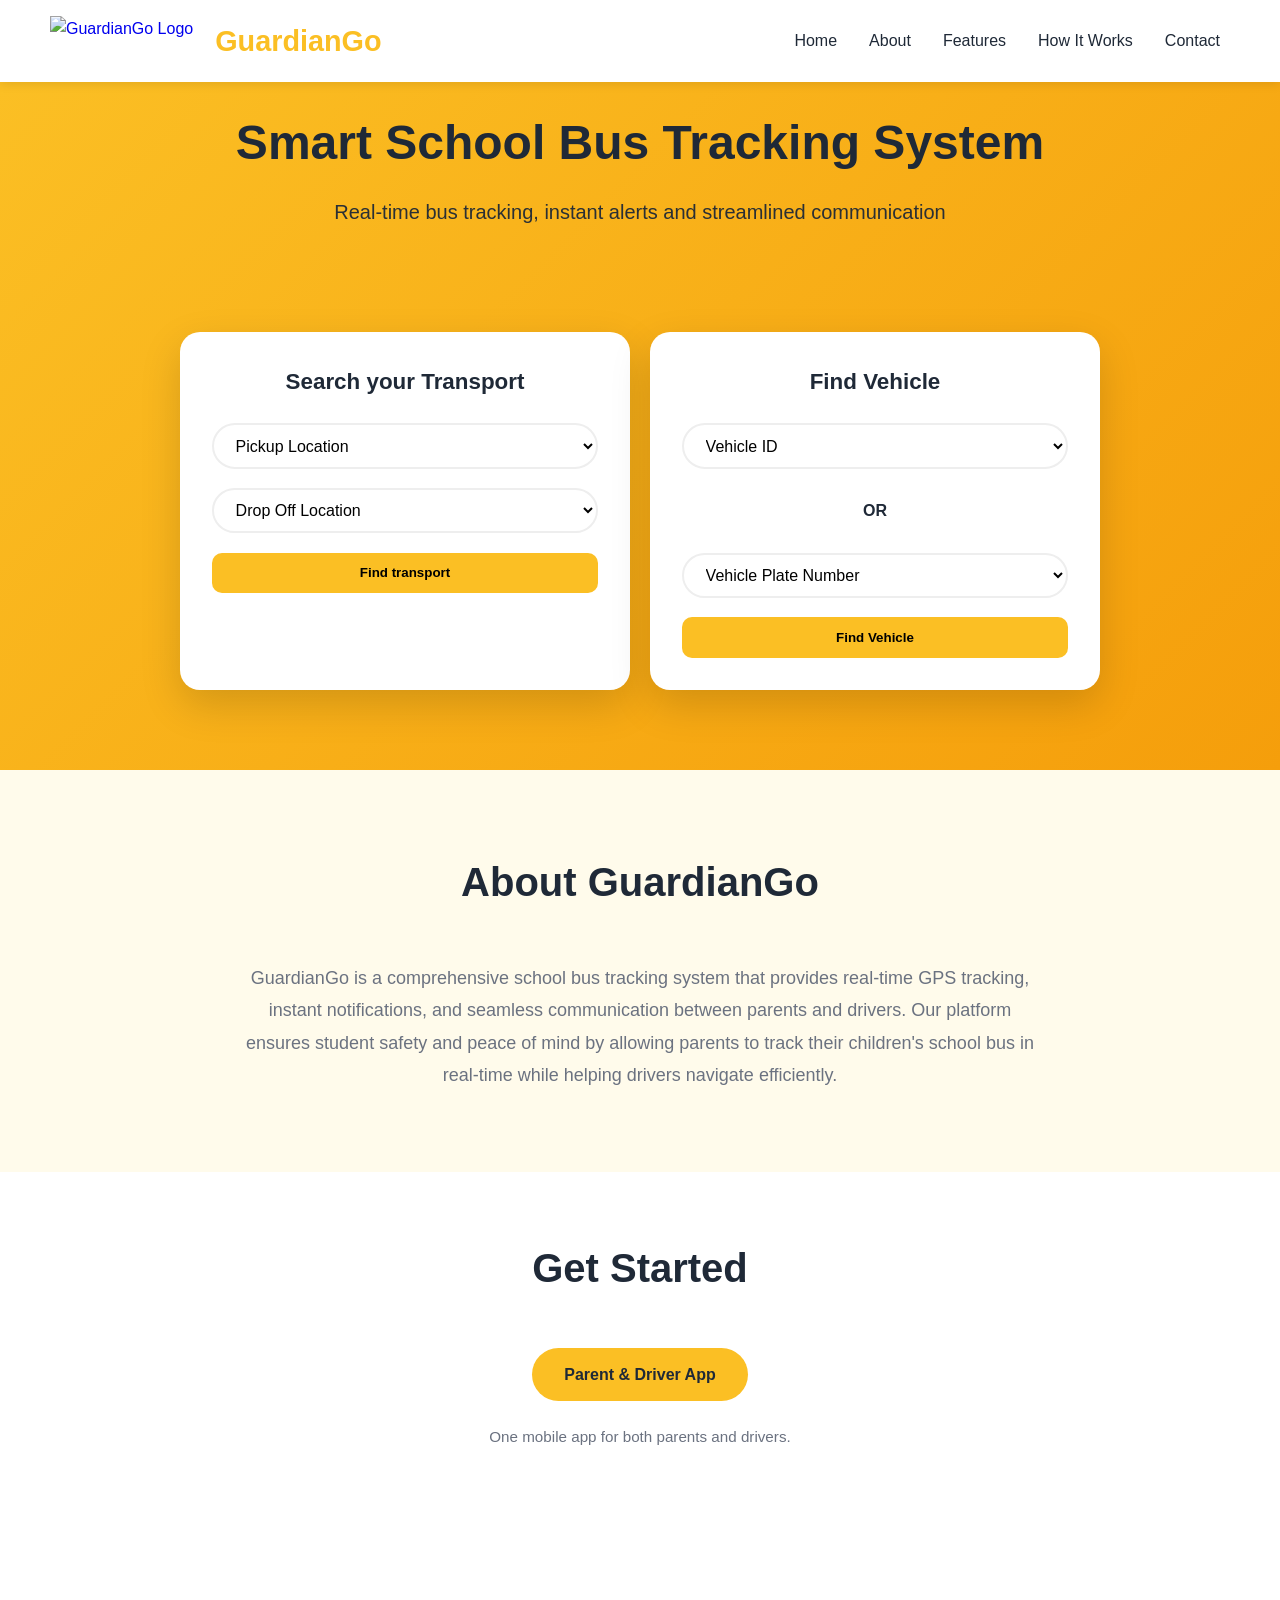
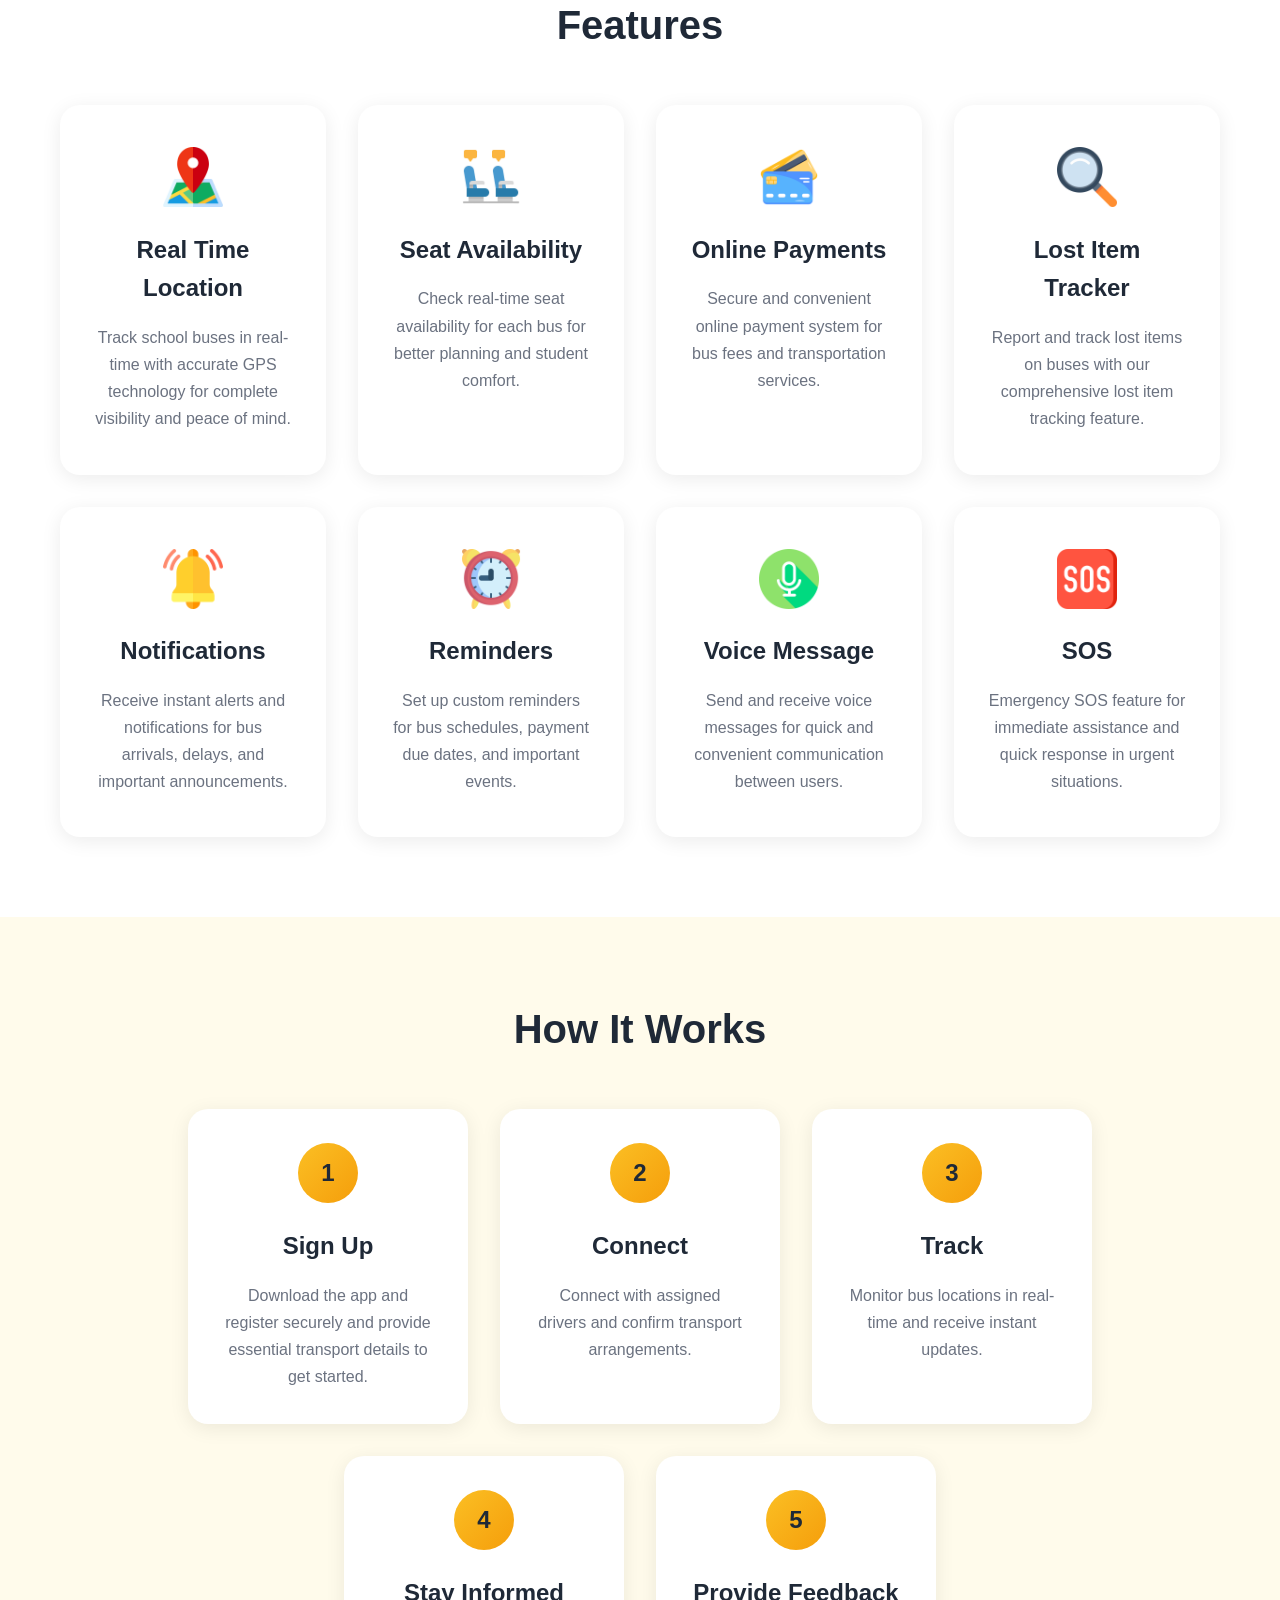
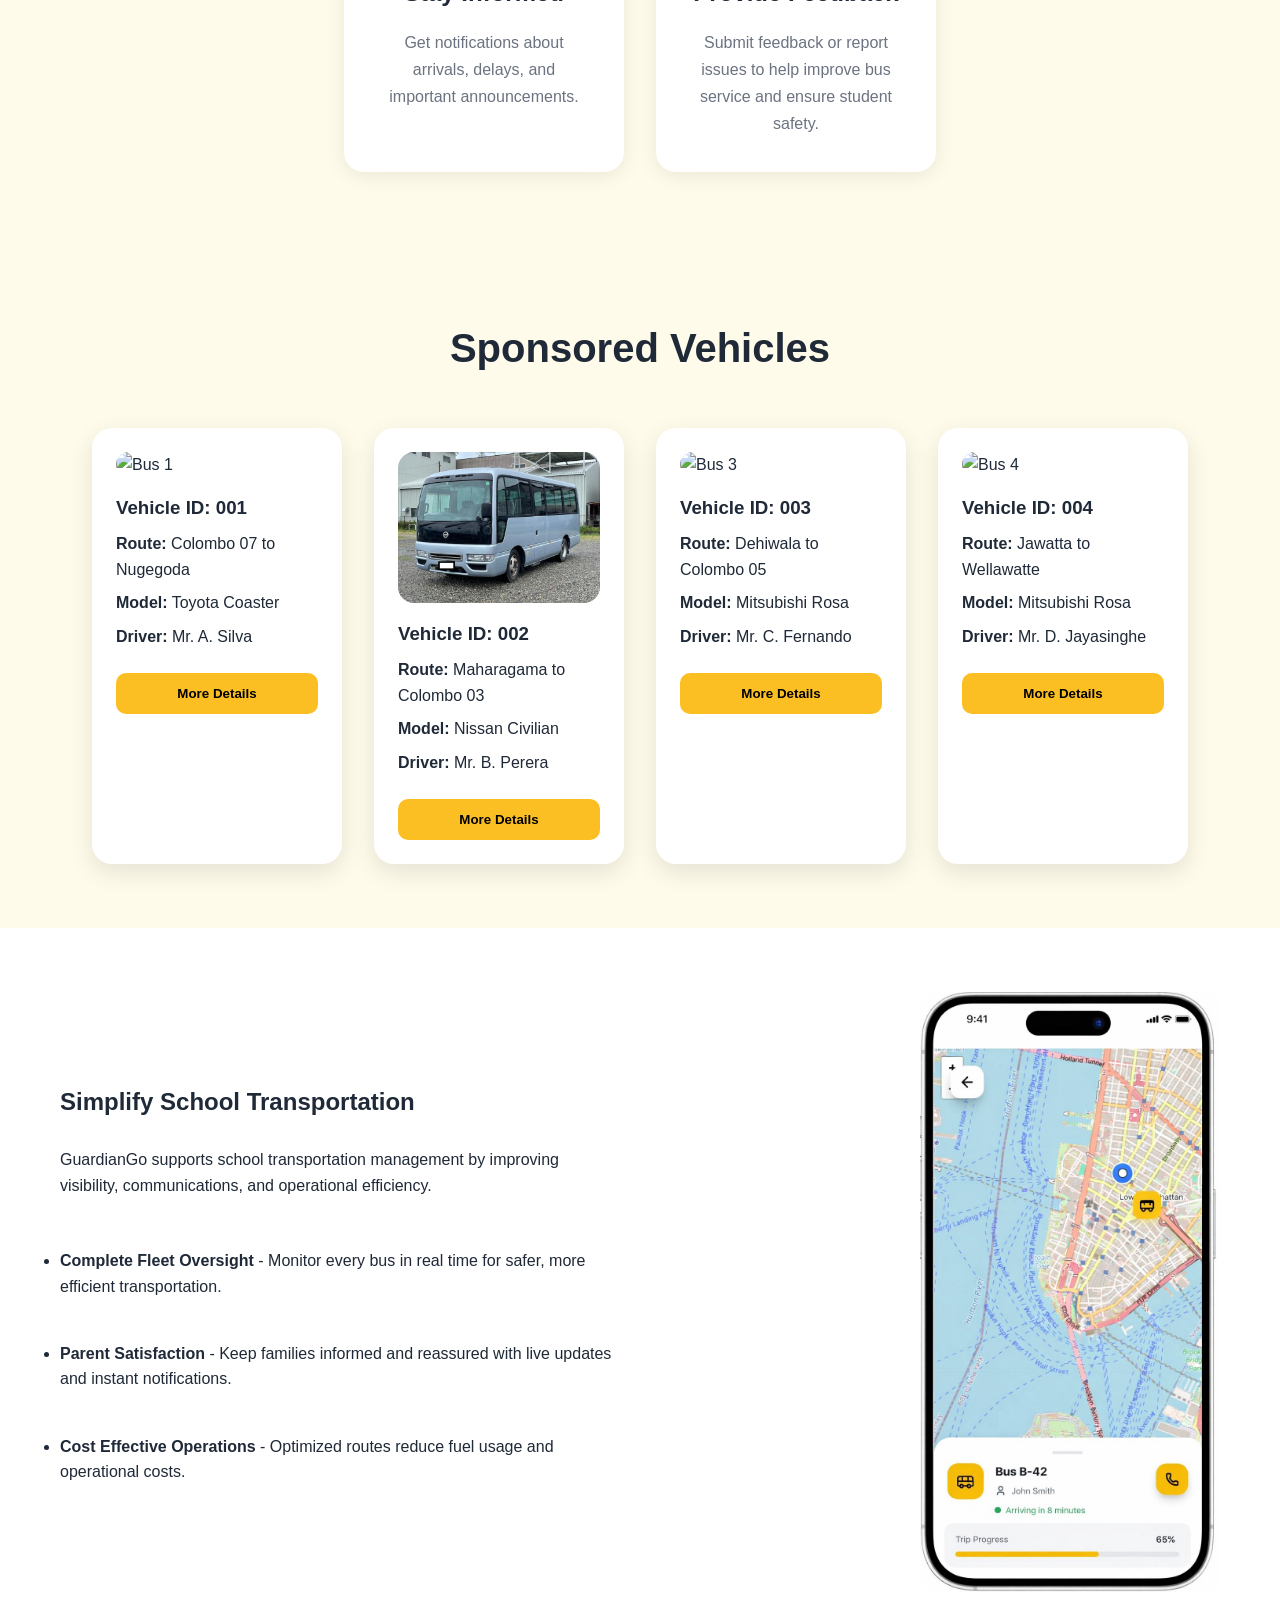
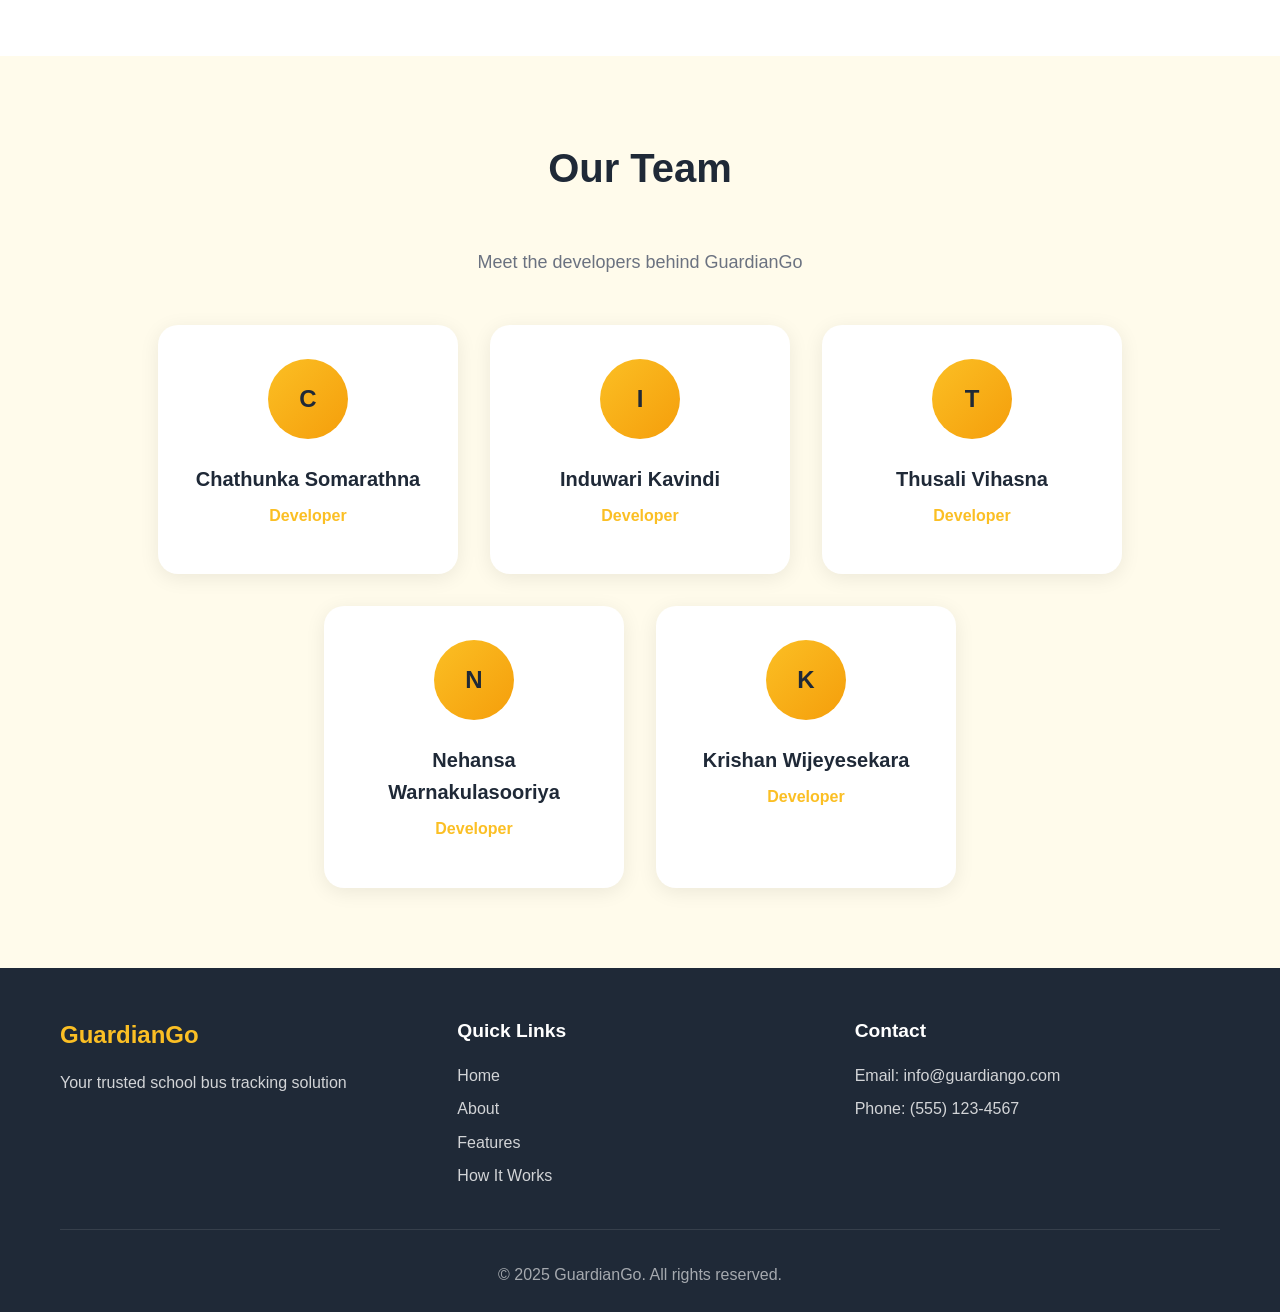
==== commit 19601f90: "Merge branch 'main' of https://github.com/Chathunka0723/guardiango" ====
--- a/Landing Page/index.html
+++ b/Landing Page/index.html
@@ -14,7 +14,7 @@
 		   <!-- Logo -->
 		   <div class="logo">
 		       <a href="#home" class="logo-link">
-		       <img src="Guardiango_logo.jpeg" alt="GuardianGo Logo" class="logo-img">
+		       <img src="Image/Guardiango_logo.jpeg" alt="GuardianGo Logo" class="logo-img">
 			   <span class="logo-text">GuardianGo</span>
 			   </a>
 		   </div>
@@ -213,7 +213,7 @@
 
             <div class="vehicle-cards">
                 <div class="vehicle-card">
-                    <img src="toyota_coaster.jpg" alt="Bus 1">
+                    <img src="Image/toyota_coaster.jpg" alt="Bus 1">
                     <div class="vehicle-info">
                         <h3>Vehicle ID: 001</h3>
                         <p><strong>Route:</strong> Colombo 07 to Nugegoda</p>
@@ -224,7 +224,7 @@
                 </div>
 
     <div class="vehicle-card">
-        <img src="nissan_civilian.jpg" alt="Bus 2">
+        <img src="Image/nissan_civilian.jpg" alt="Bus 2">
         <div class="vehicle-info">
             <h3>Vehicle ID: 002</h3>
             <p><strong>Route:</strong> Maharagama to Colombo 03</p>
@@ -235,7 +235,7 @@
     </div>
 
     <div class="vehicle-card">
-        <img src="rosa.jpeg" alt="Bus 3">
+        <img src="Image/rosa.jpeg" alt="Bus 3">
         <div class="vehicle-info">
             <h3>Vehicle ID: 003</h3>
             <p><strong>Route:</strong> Dehiwala to Colombo 05</p>
@@ -246,7 +246,7 @@
     </div>
 
     <div class="vehicle-card">
-        <img src="mitsubishi_rosa.png" alt="Bus 4">
+        <img src="Image/mitsubishi_rosa.png" alt="Bus 4">
         <div class="vehicle-info">
             <h3>Vehicle ID: 004</h3>
             <p><strong>Route:</strong> Jawatta to Wellawatte</p>
@@ -275,7 +275,7 @@
             </div>
 
             <div class="overview-image">
-                <img src="map_view.jpeg" alt="GuardianGo live bus tracking map">
+                <img src="Image/map_view.jpeg" alt="GuardianGo live bus tracking map">
             </div>
         </div>
     </section>
@@ -353,4 +353,4 @@
 
     <script src="script.js"></script>
 </body> 
-</html>+</html>
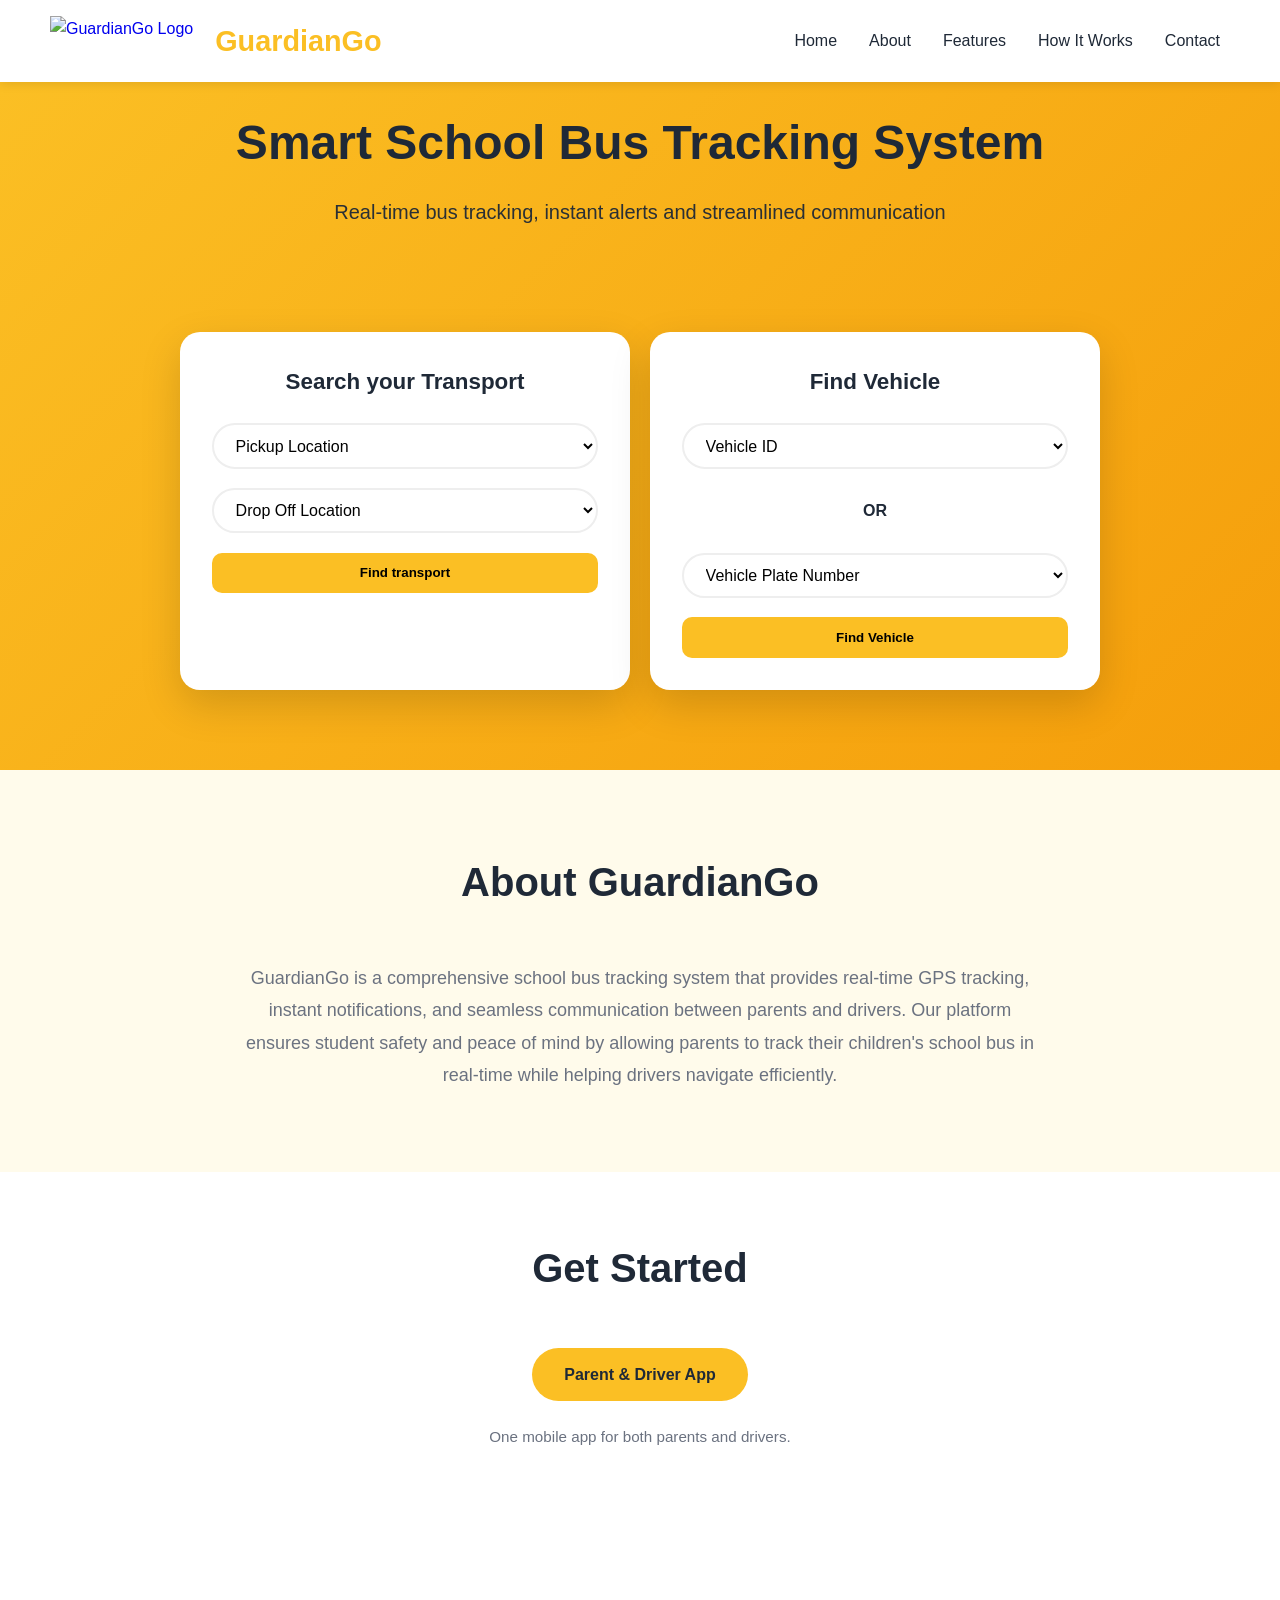
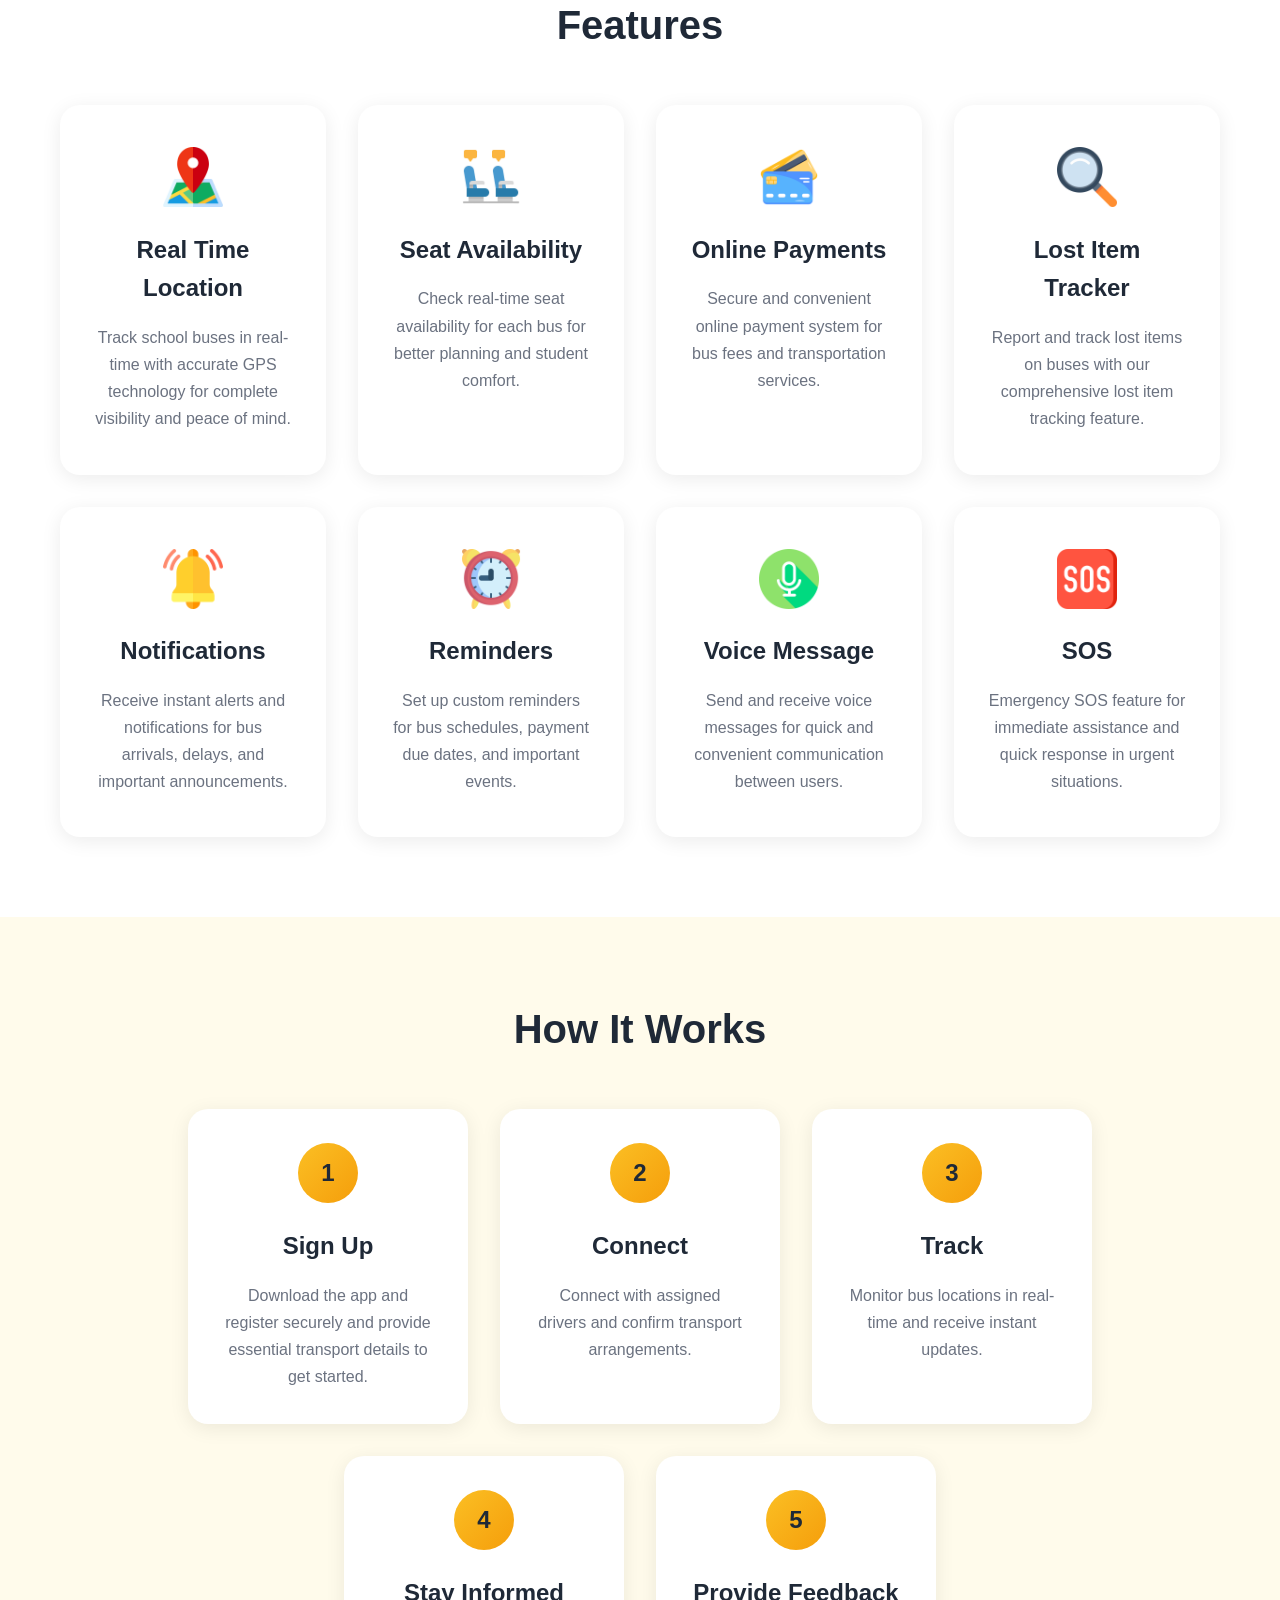
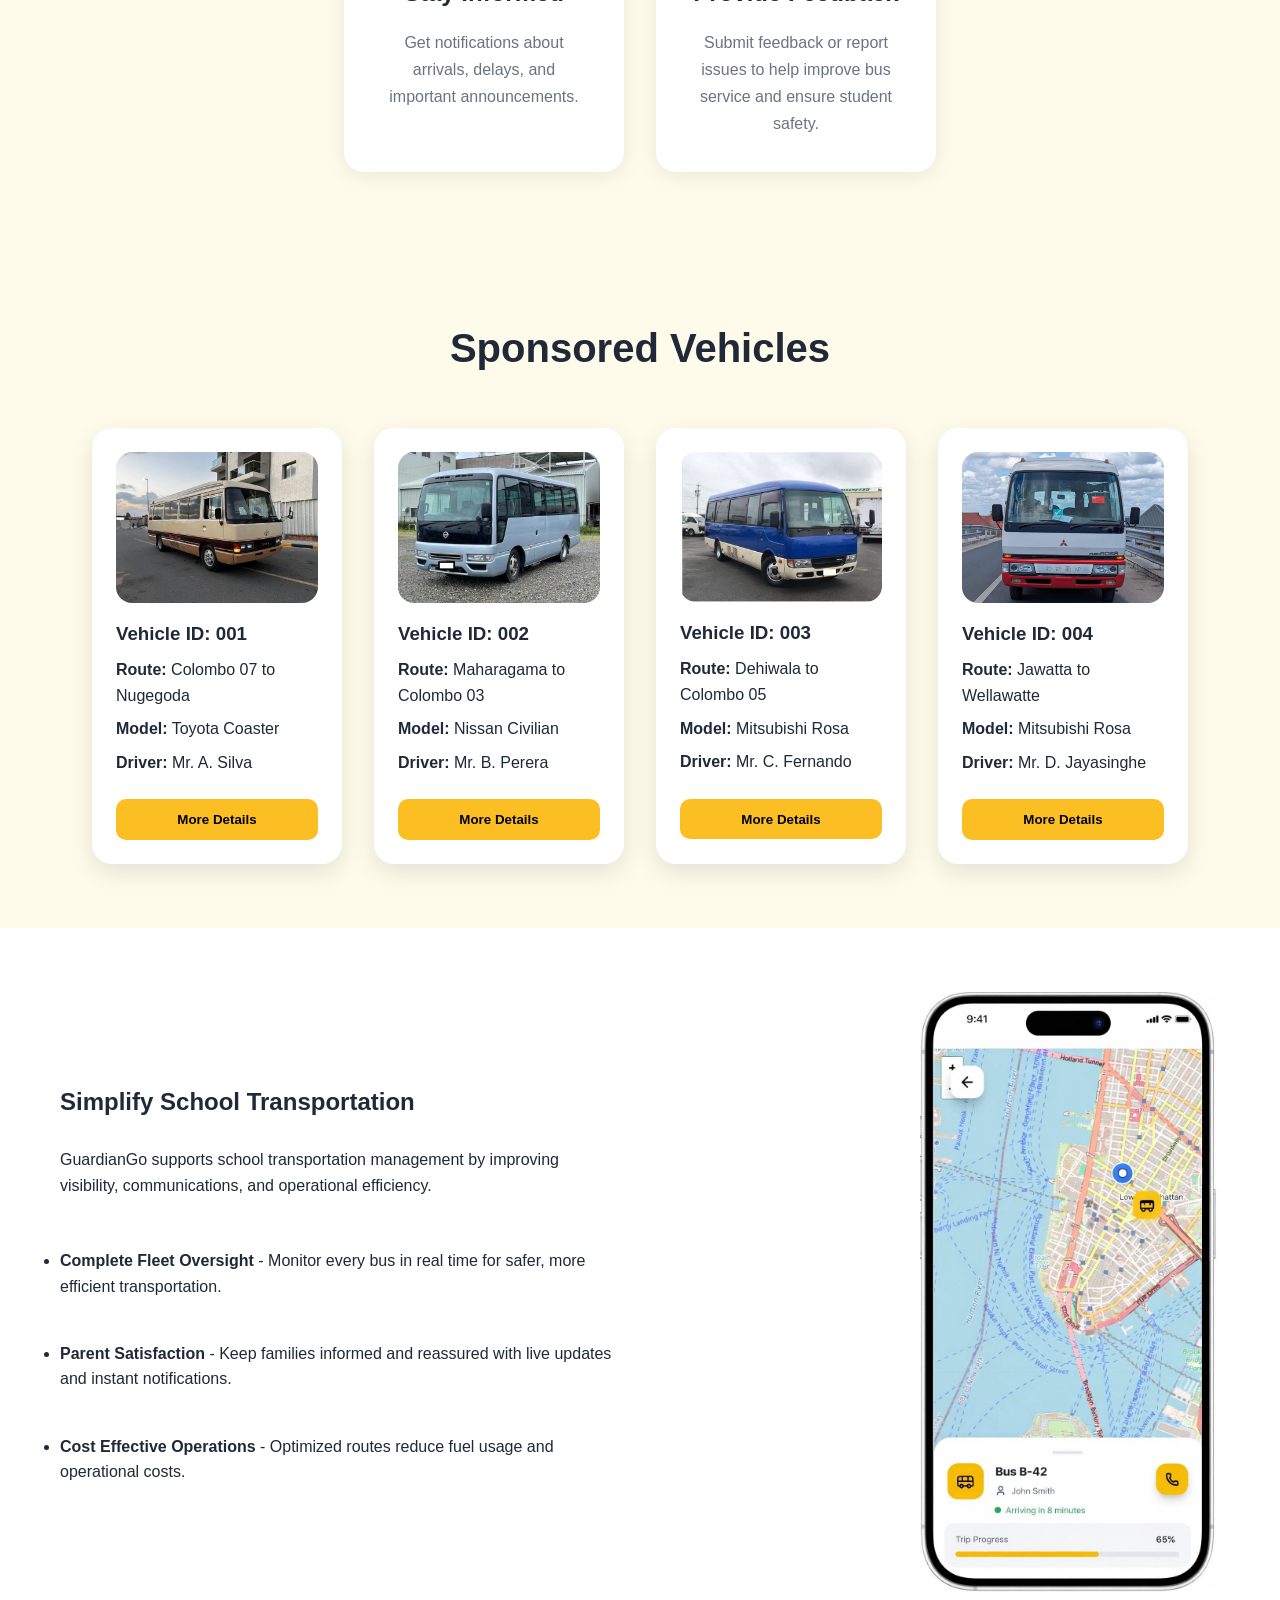
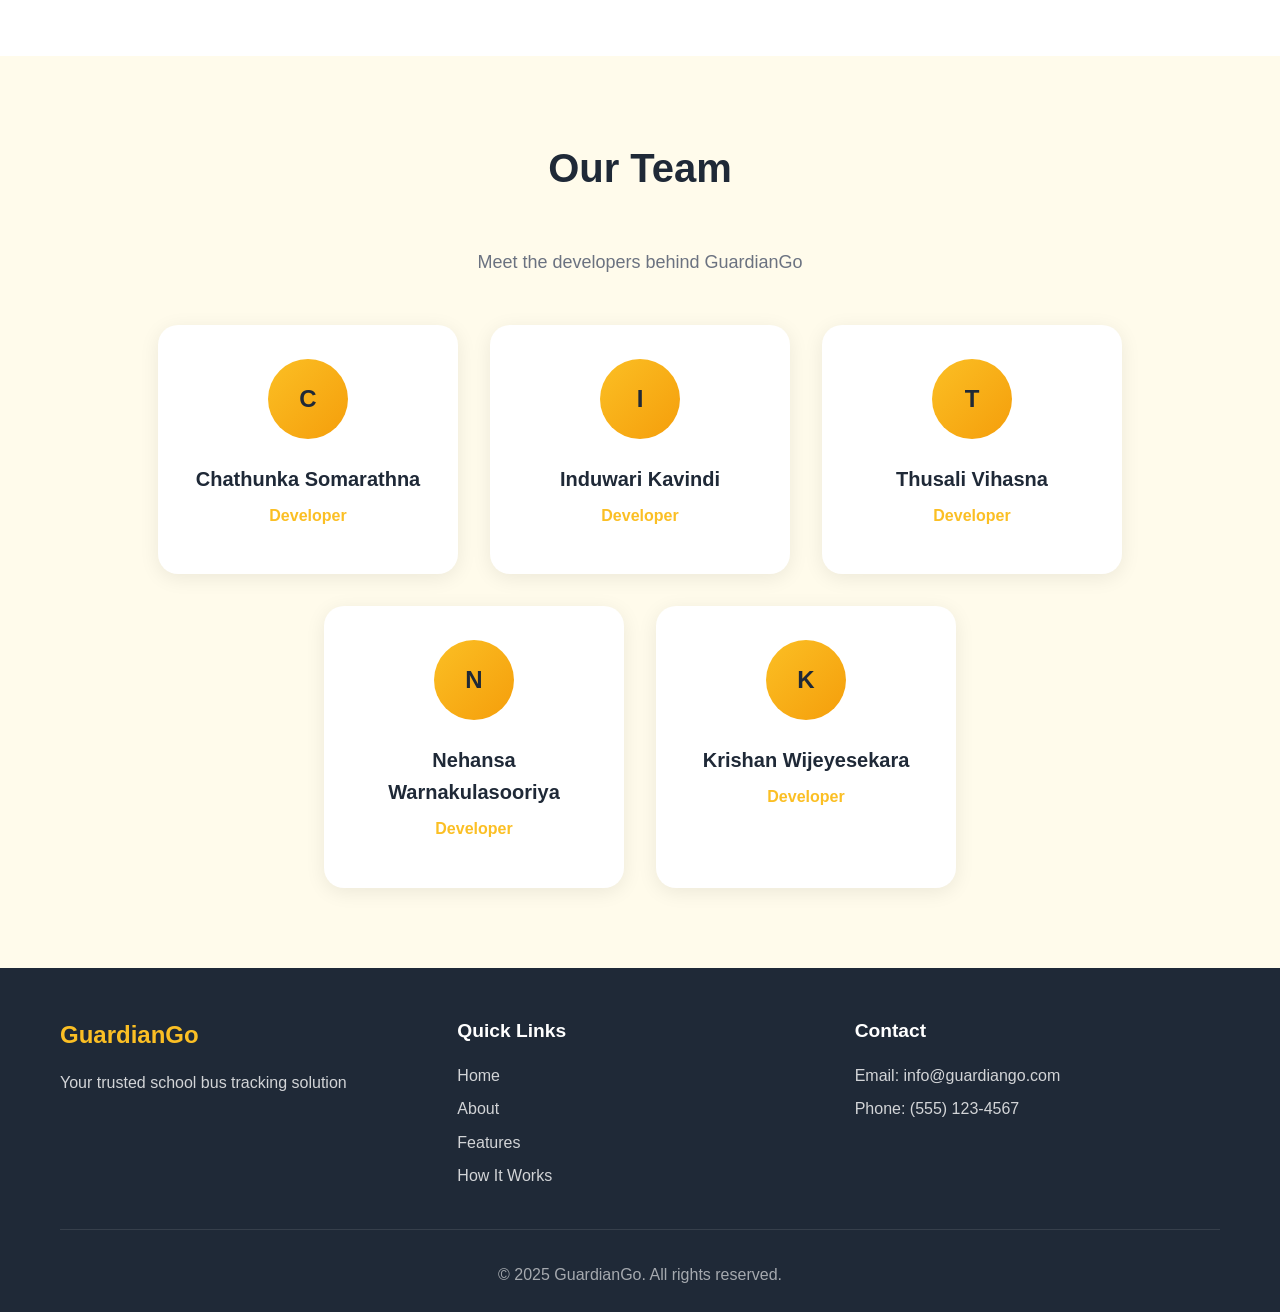
==== commit bbcef43e: "Refactor code structure for improved readability and maintainability" ====
--- a/Landing Page/index.html
+++ b/Landing Page/index.html
@@ -213,7 +213,7 @@
 
             <div class="vehicle-cards">
                 <div class="vehicle-card">
-                    <img src="Image/toyota_coaster.jpg" alt="Bus 1">
+                    <img src="Image/toyota_coaster.jpeg" alt="Bus 1">
                     <div class="vehicle-info">
                         <h3>Vehicle ID: 001</h3>
                         <p><strong>Route:</strong> Colombo 07 to Nugegoda</p>
@@ -246,7 +246,7 @@
     </div>
 
     <div class="vehicle-card">
-        <img src="Image/mitsubishi_rosa.png" alt="Bus 4">
+        <img src="Image/mitsubishi_rosa.jpeg" alt="Bus 4">
         <div class="vehicle-info">
             <h3>Vehicle ID: 004</h3>
             <p><strong>Route:</strong> Jawatta to Wellawatte</p>
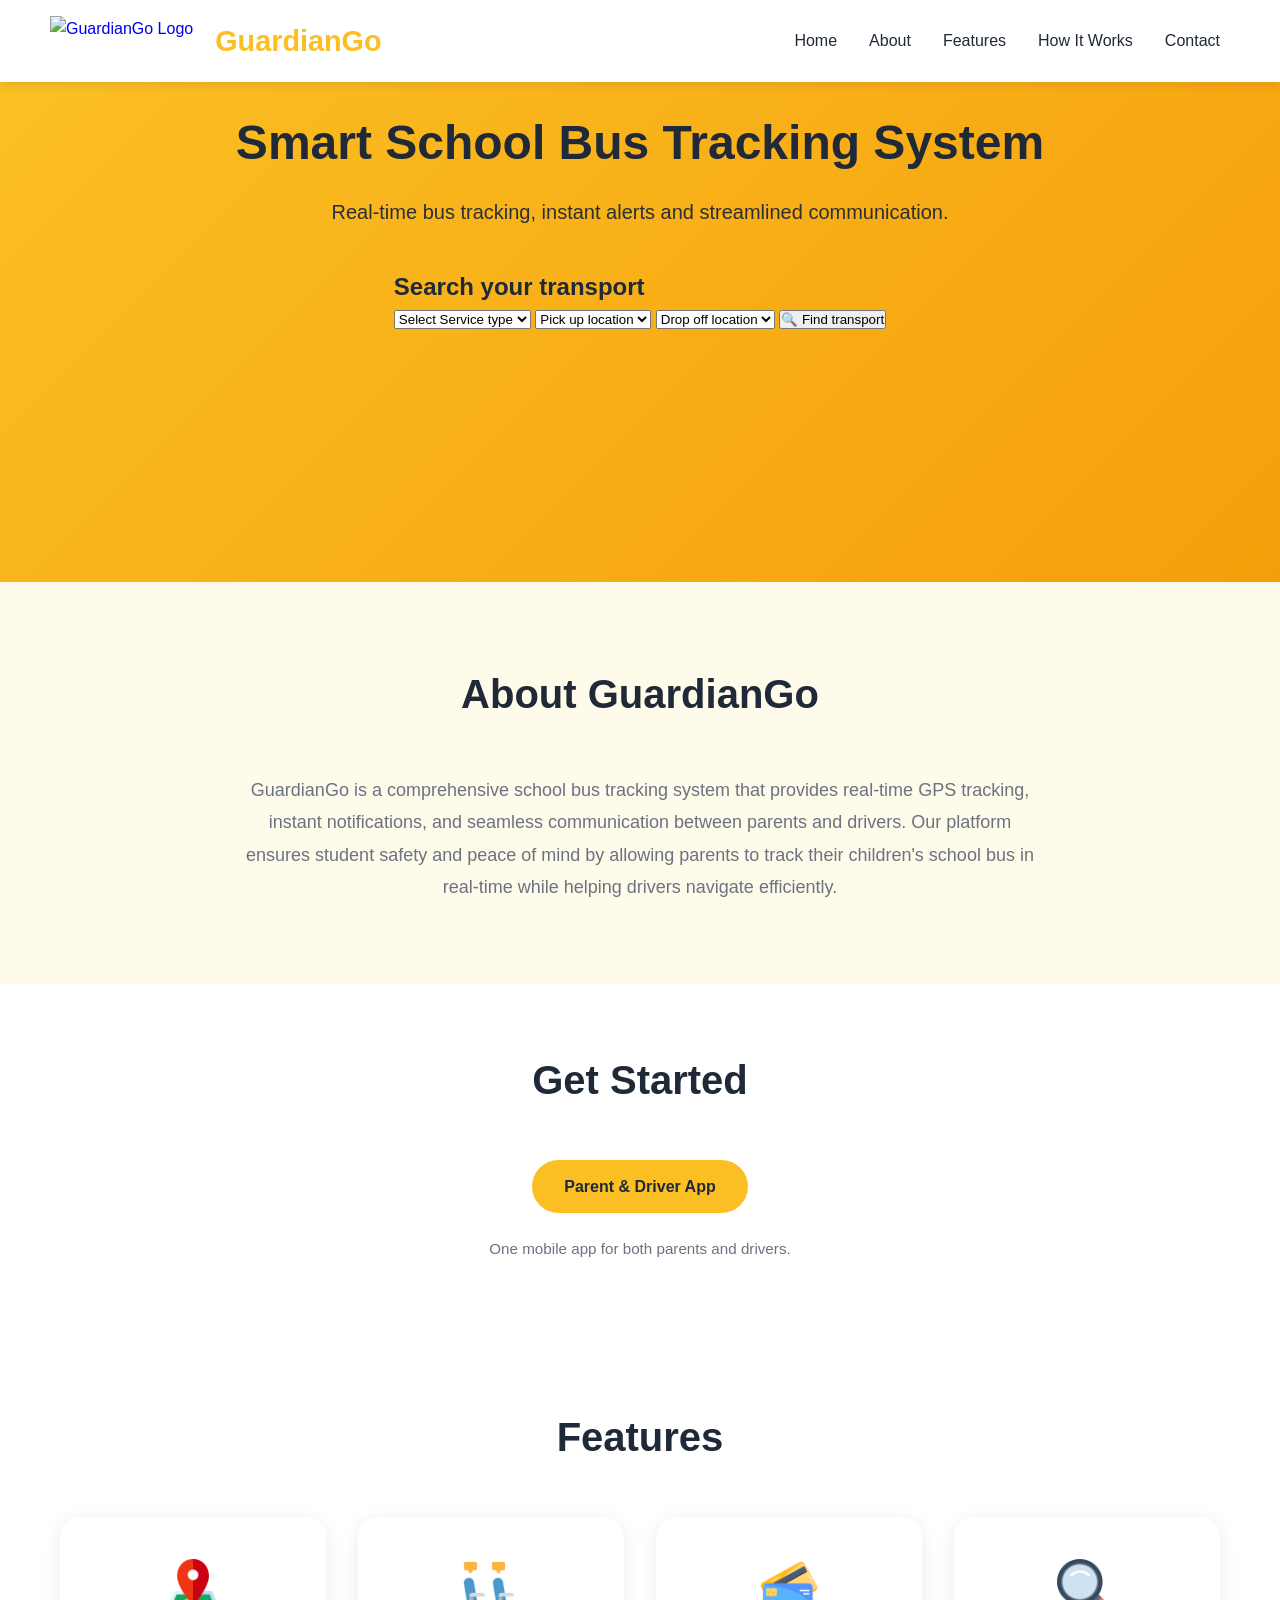
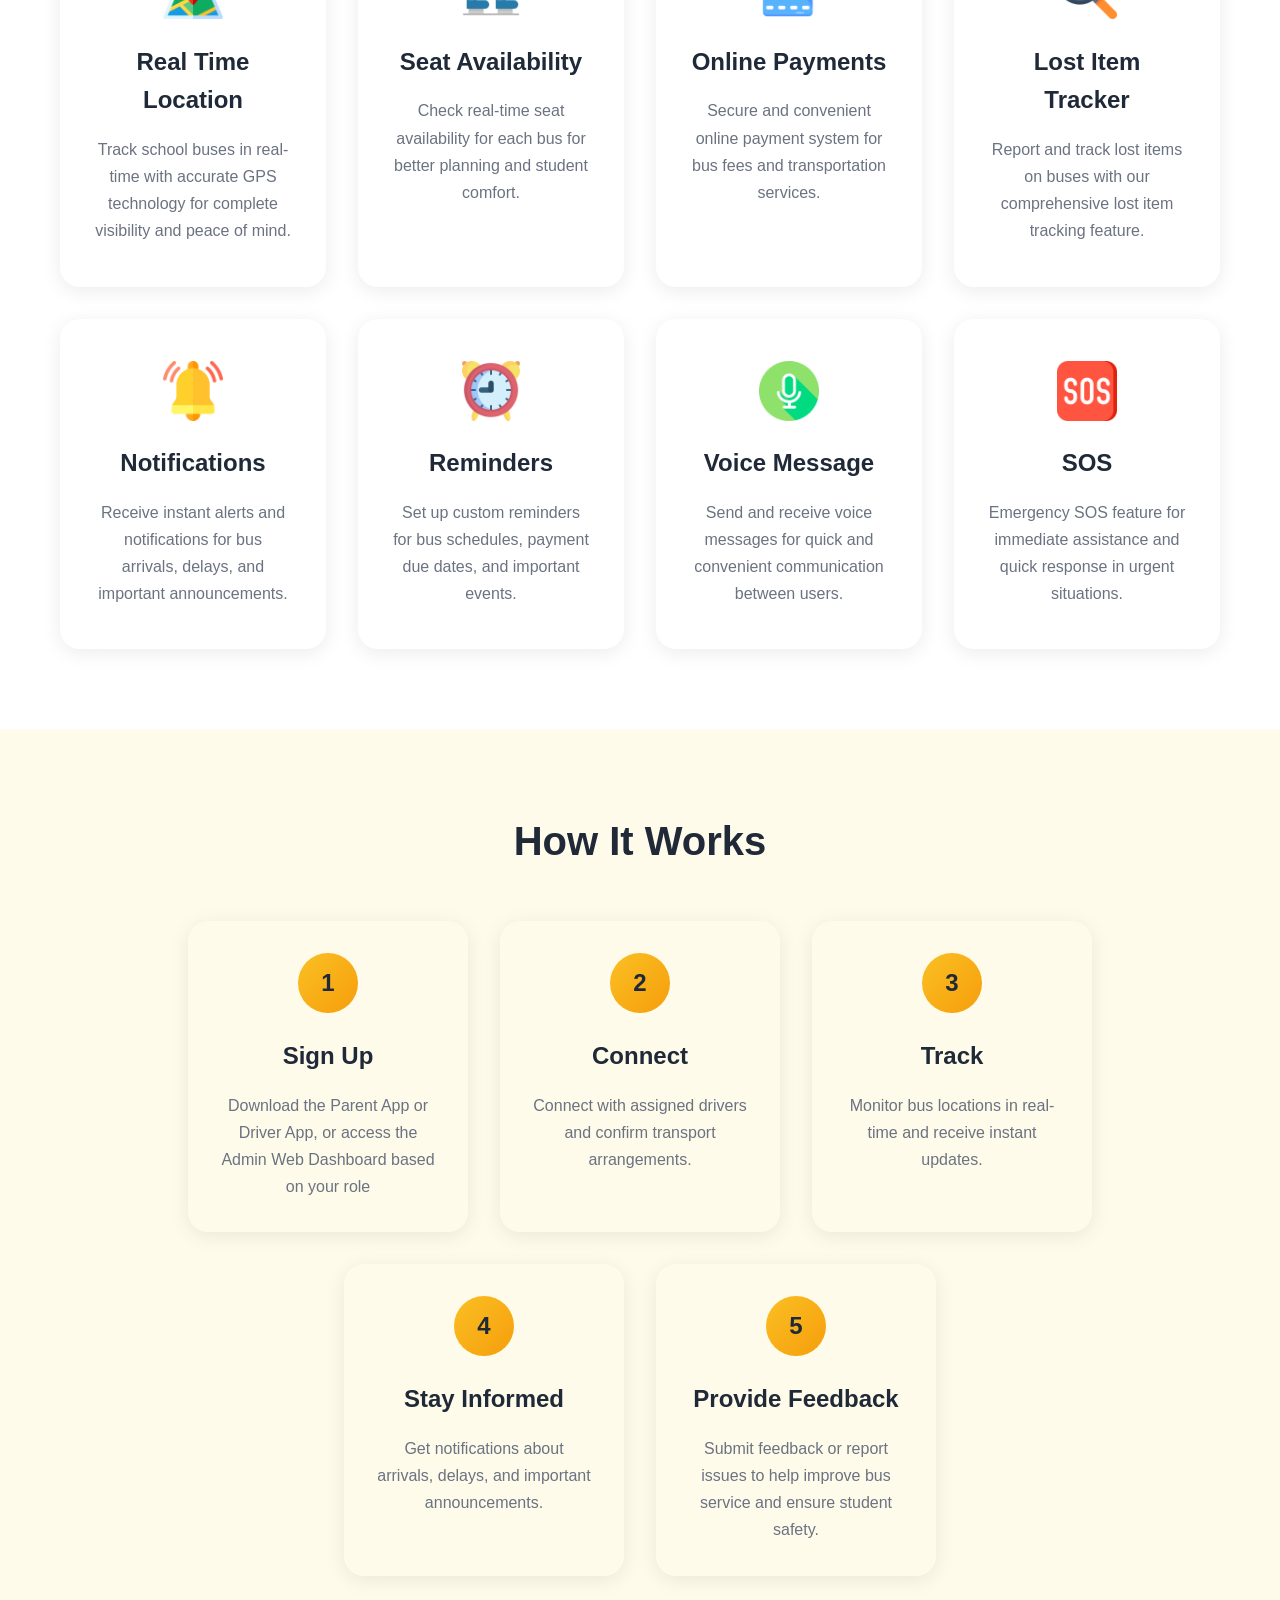
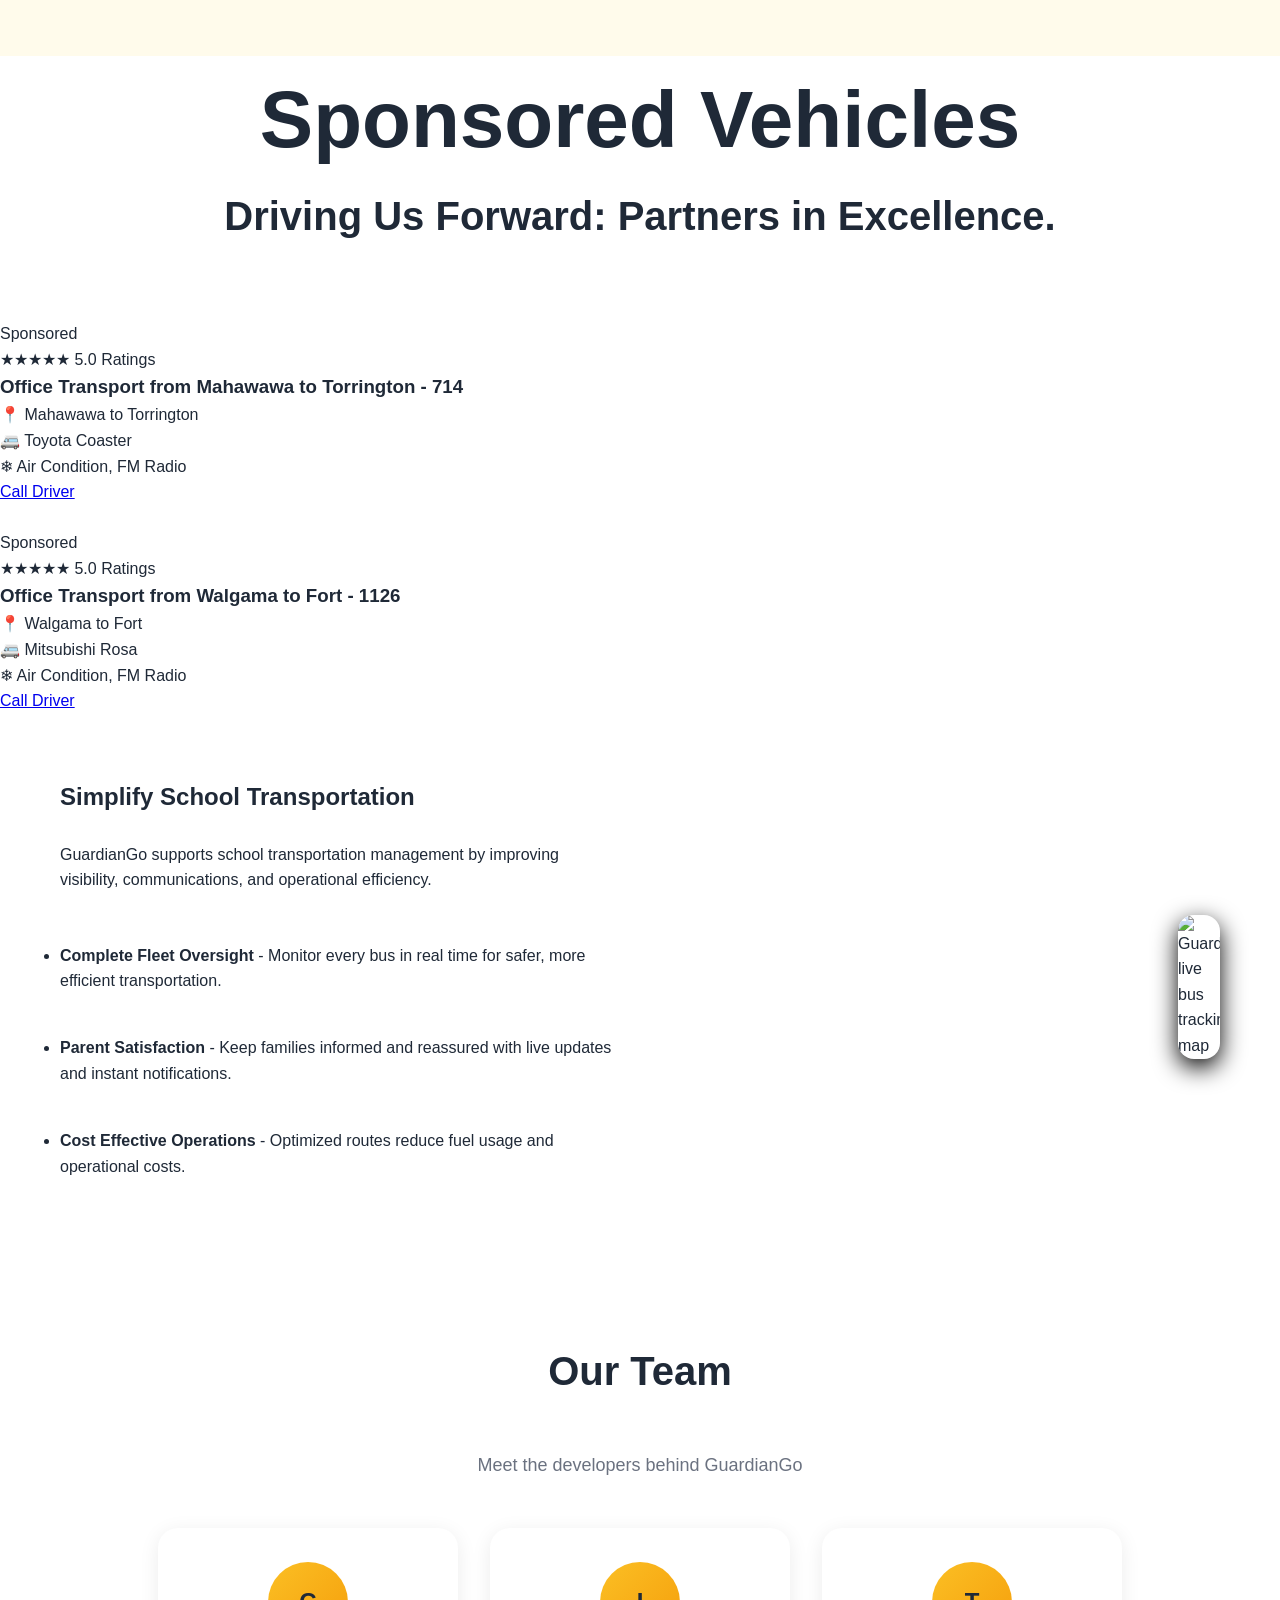
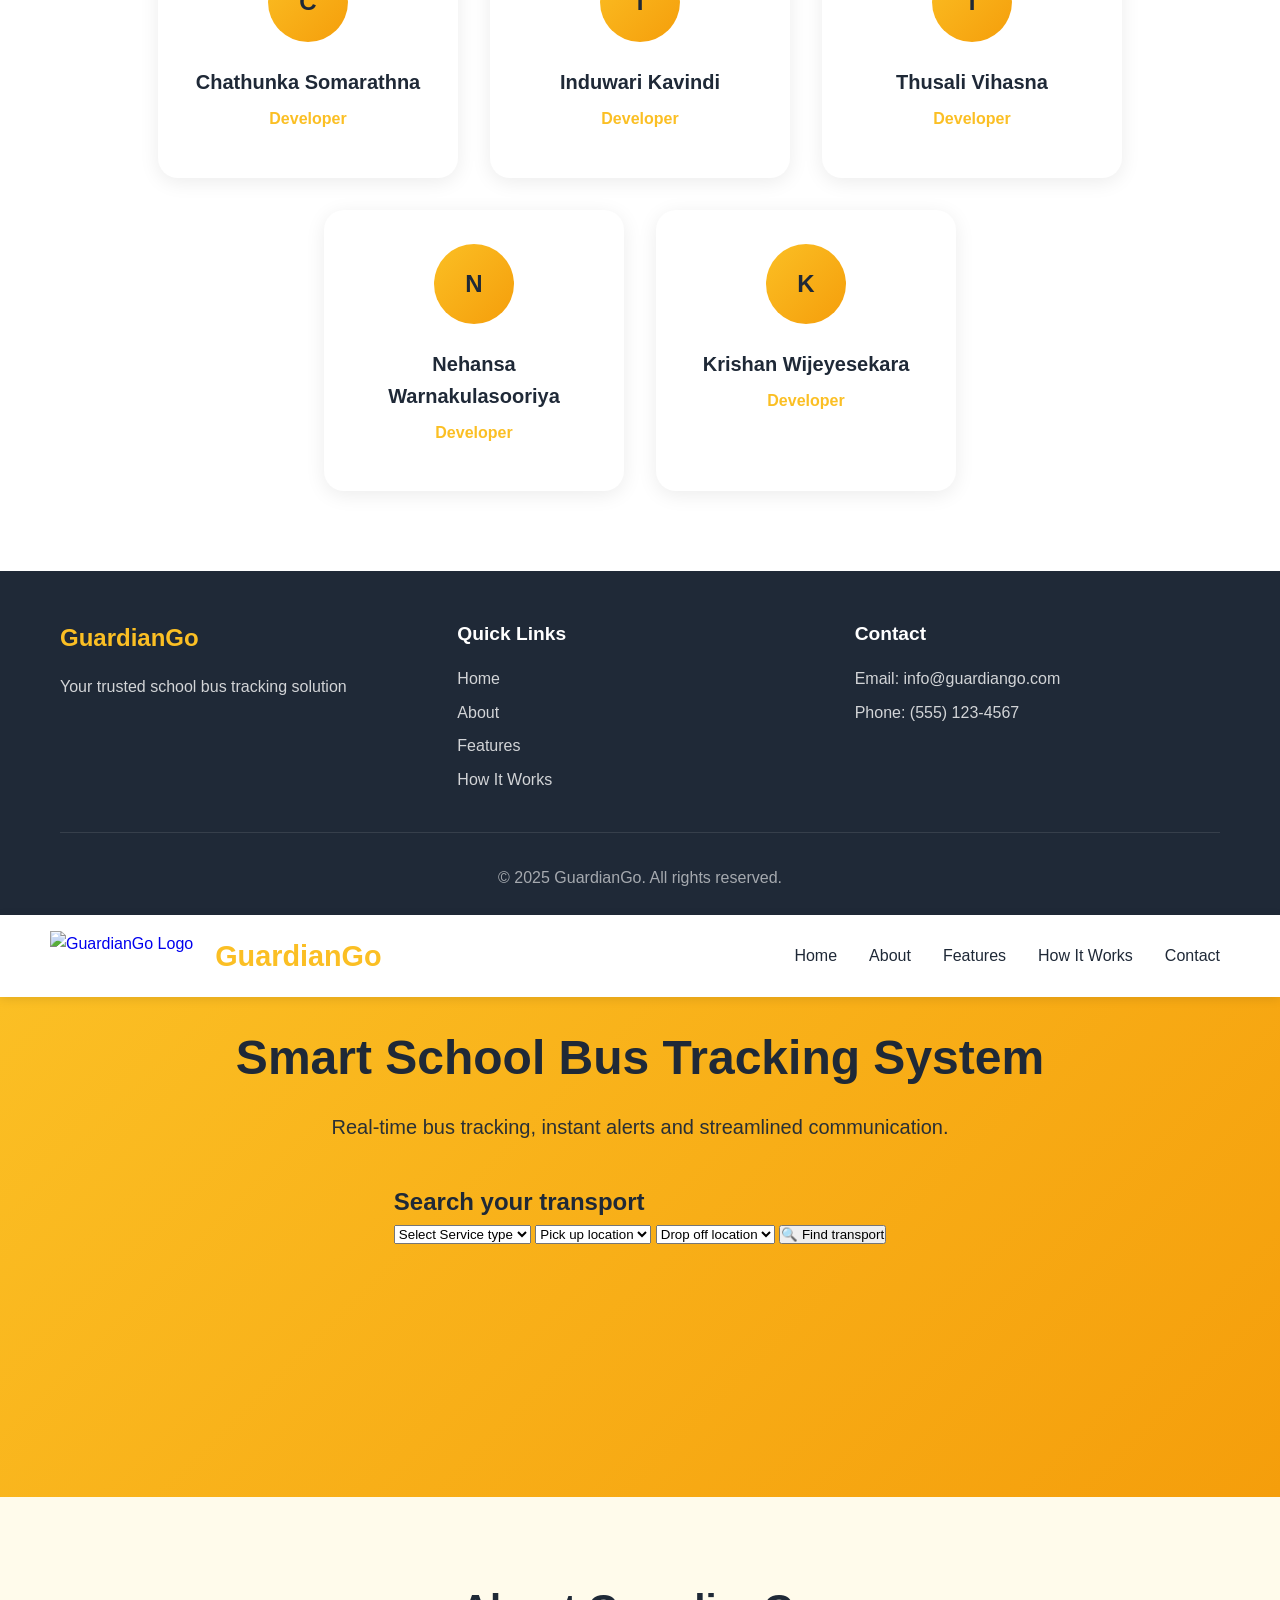
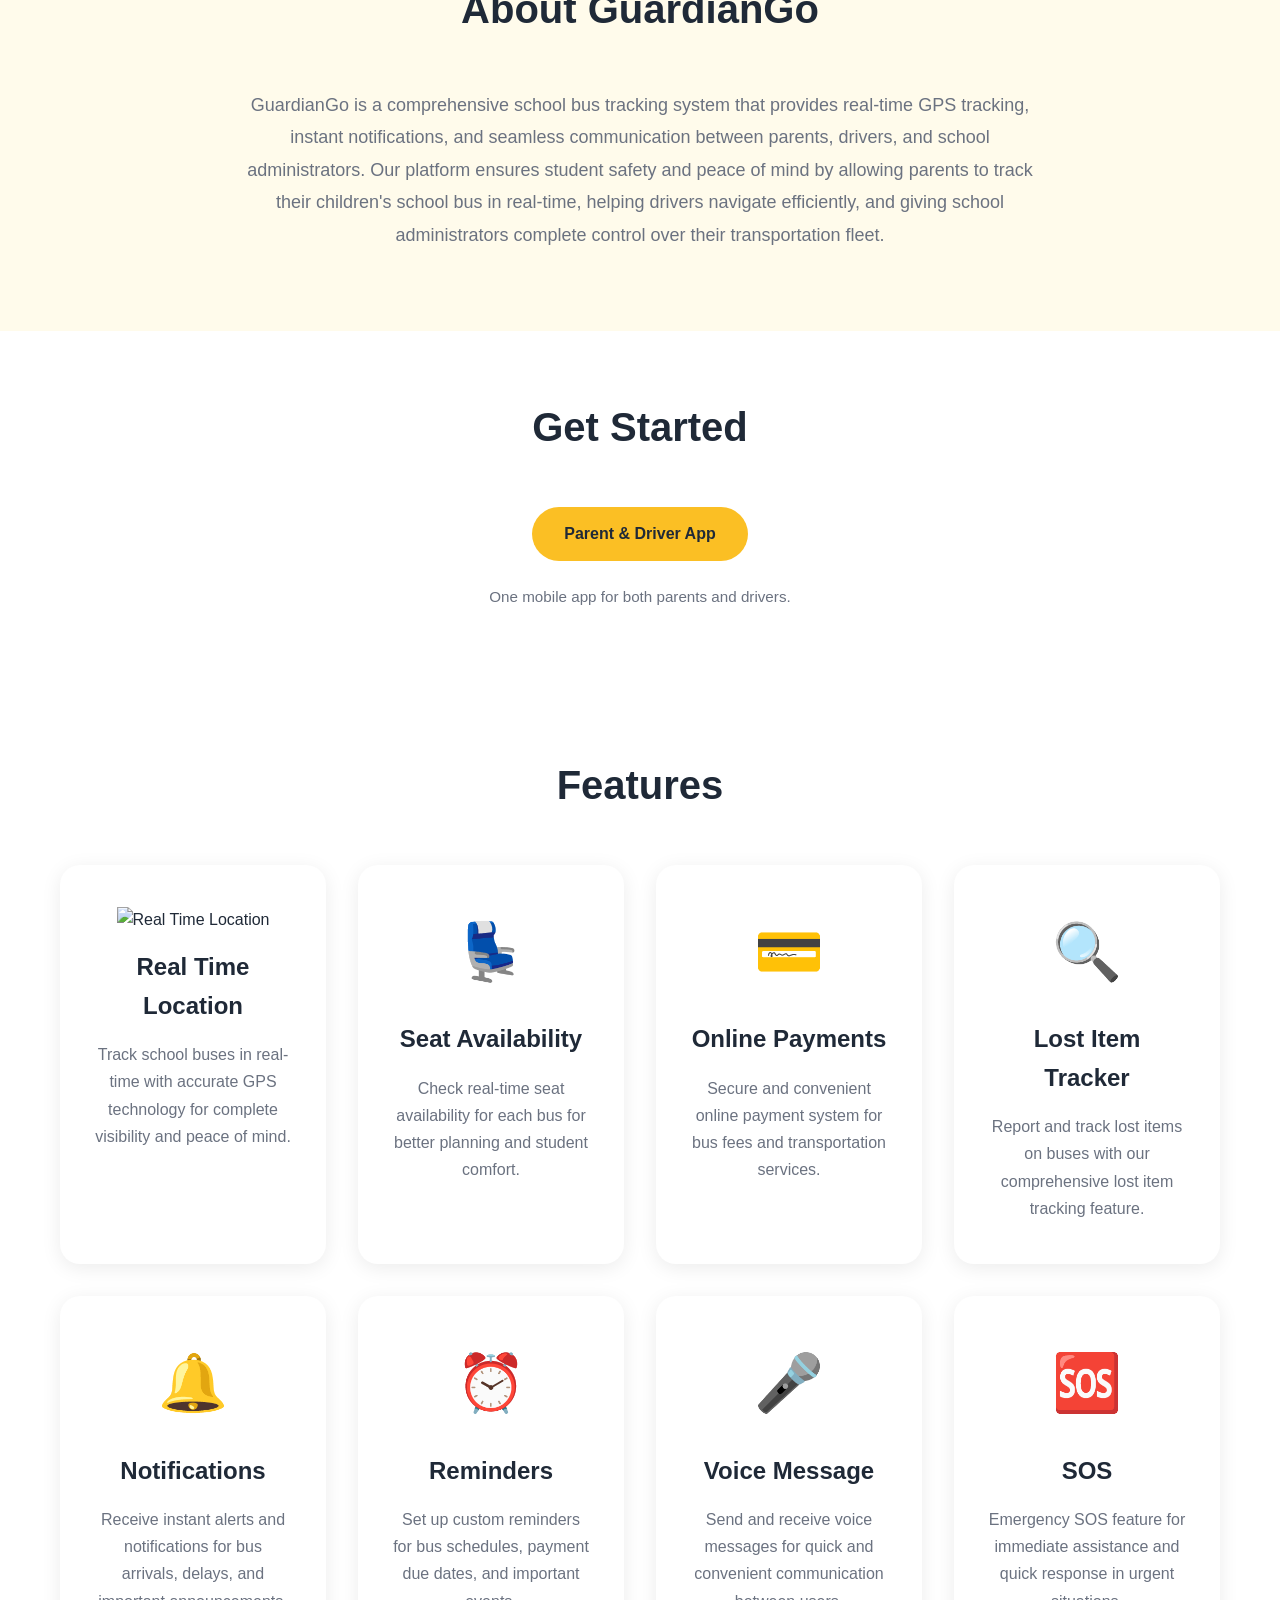
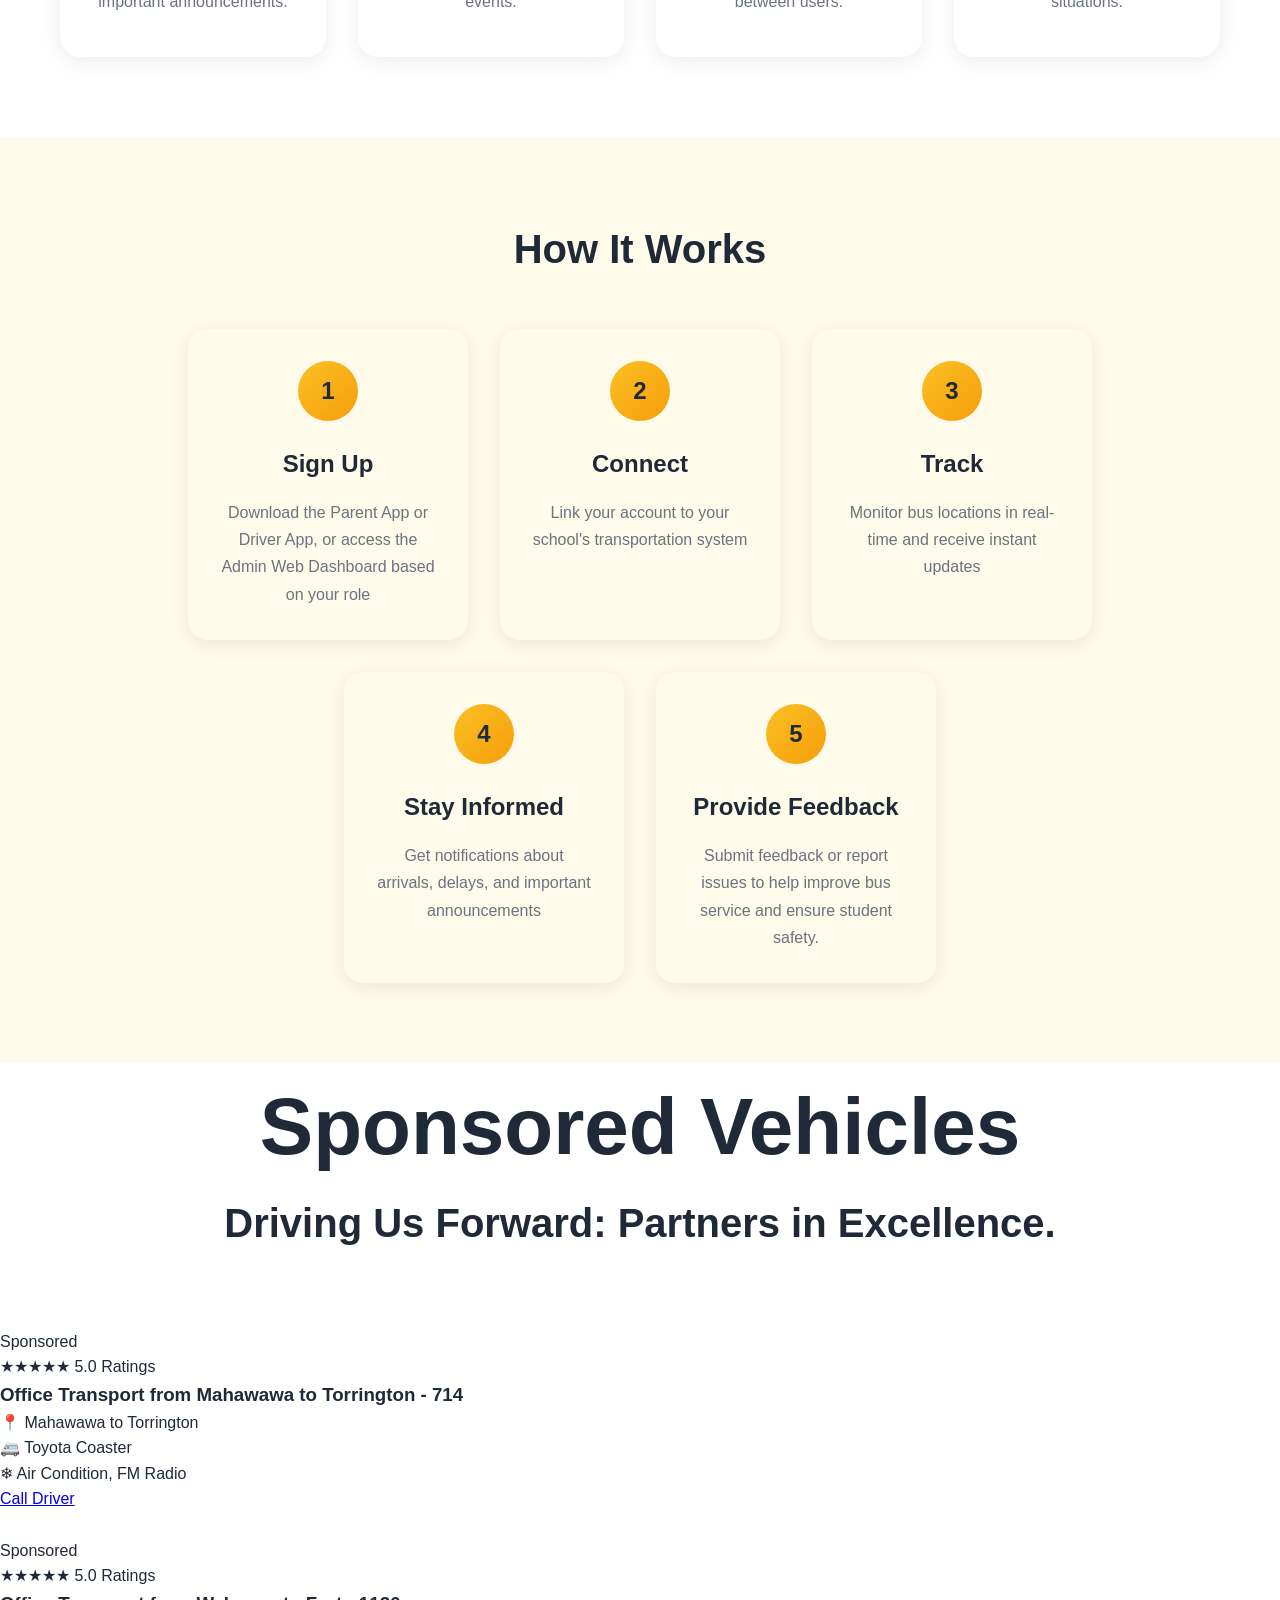
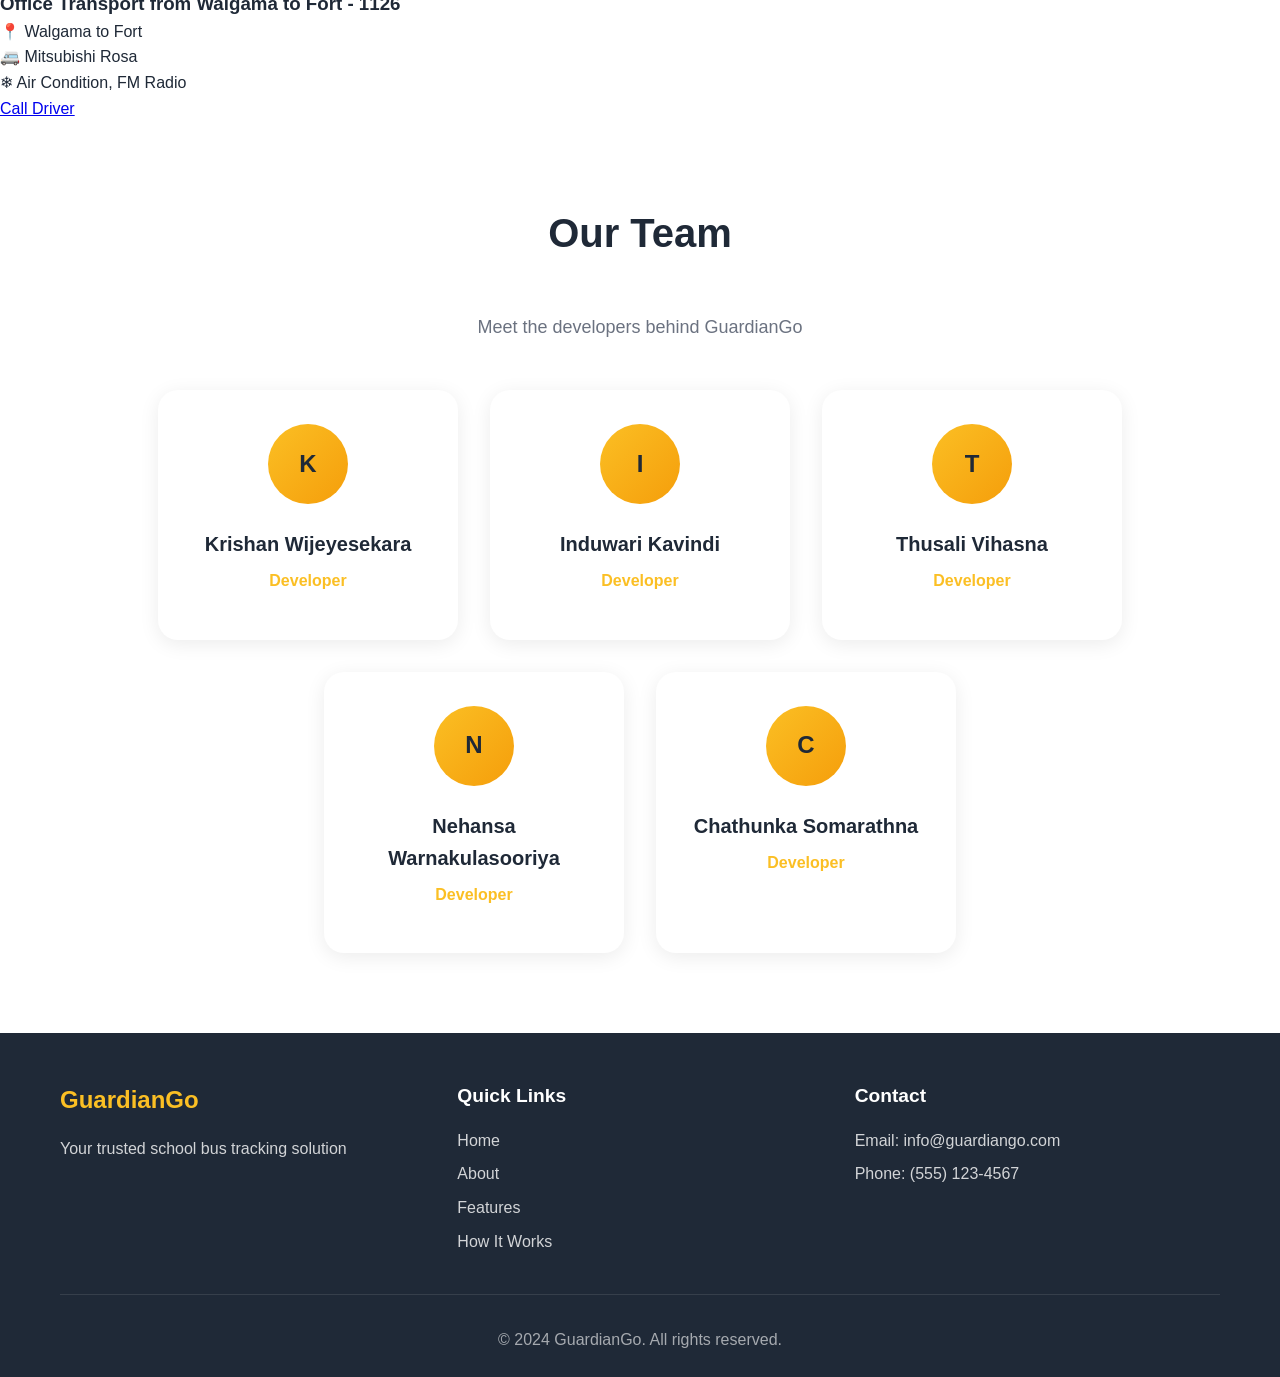
==== commit f4c47c17: "Refactor landing page layout and styles for improved responsiveness and user experience" ====
--- a/Landing Page/index.html
+++ b/Landing Page/index.html
@@ -7,7 +7,7 @@
     <link rel="stylesheet" href="page.css">
 </head>
 <body>
-    <!-- Header with logo -->
+    <!-- Header with logo + navbar -->
     <header class="header">
         <div class="container">
 		
@@ -18,8 +18,8 @@
 			   <span class="logo-text">GuardianGo</span>
 			   </a>
 		   </div>
-
-           <nav class="navbar">
+            
+            <nav class="navbar">
                 <button class="menu-toggle" aria-label="Toggle menu">
                     <span></span>
                     <span></span>
@@ -42,64 +42,35 @@
             <div class="hero-wrapper">
                 <div class="hero-content">
                     <h2 class="hero-title">Smart School Bus Tracking System</h2>
-                    <p class="hero-subtitle">Real-time bus tracking, instant alerts and streamlined communication</p>
-                
-                    <div class="hero-search-wrapper">
-
-                    <!--Box 1-->
-                <div class="transport-search">
-                    <h3>Search your Transport</h3>
-
-                    <div class="search-fields">
+                    <p class="hero-subtitle">Real-time bus tracking, instant alerts and streamlined communication.</p>
+                </div>
+
+                <div class="search-box">
+                    <h2>Search your transport</h2>
+
                     <select>
-                        <option selected disabled>Pickup Location</option>
+                        <option>Select Service type</option>
+                        <option>School Transport</option>
+                        <option>Office Transport</option>
+                    </select>
+
+                    <select>
+                        <option>Pick up location</option>
                         <option>Colombo</option>
+                        <option>Negombo</option>
+                    </select>
+
+                    <select>
+                        <option>Drop off location</option>
                         <option>Kandy</option>
                         <option>Galle</option>
                     </select>
 
-                    <select>
-                        <option selected disabled>Drop Off Location</option>
-                        <option>Colombo</option>
-                        <option>Kandy</option>
-                        <option>Galle</option>
-                    </select>
-
-                    <button class="find-btn">Find transport</button>
-                </div>
-            </div>
-
-            <!--Box 2-->
-            <div class="transport-search">
-                    <h3>Find Vehicle</h3>
-
-                    <div class="search-fields">
-                    <select>
-                        <option selected disabled>Vehicle ID</option>
-                        <option>001</option>
-                        <option>002</option>
-                        <option>003</option>
-                        <option>004</option>
-                    </select>
-
-                    <div class="or-text">OR</div>
-
-                    <select>
-                        <option selected disabled>Vehicle Plate Number</option>
-                        <option>AB-1234</option>
-                        <option>CD-5678</option>
-                        <option>EF-8765</option>
-                        <option>AB-4321</option>
-                    </select>
-
-                    <button class="find-btn">Find Vehicle</button>
-             </div>
-         </div>
-     </div>
-
-     </div>
- </div>
-</div>
+                    <button>🔍 Find transport</button>
+                </div>
+                </div>
+            </div>
+        </div>
     </section>
 
     <!-- About GuardianGo -->
@@ -180,7 +151,7 @@
                 <div class="step">
                     <div class="step-number">1</div>
                     <h3>Sign Up</h3>
-                    <p>Download the app and register securely and provide essential transport details to get started.</p>
+                    <p>Download the Parent App or Driver App, or access the Admin Web Dashboard based on your role</p>
                 </div>
                 <div class="step">
                     <div class="step-number">2</div>
@@ -207,78 +178,72 @@
     </section>
 
     <!-- Sponsored Vehicles -->
-     <section id="sponsored-vehicles" class="sponsored-vehicles">
-        <div class="container">
-            <h2 class="section-title">Sponsored Vehicles</h2>
-
-            <div class="vehicle-cards">
-                <div class="vehicle-card">
-                    <img src="Image/toyota_coaster.jpeg" alt="Bus 1">
-                    <div class="vehicle-info">
-                        <h3>Vehicle ID: 001</h3>
-                        <p><strong>Route:</strong> Colombo 07 to Nugegoda</p>
-                        <p><strong>Model:</strong> Toyota Coaster</p>
-                        <p><strong>Driver:</strong> Mr. A. Silva</p>
-                        <button class="details-btn" onclick="location.href='bus1.html'">More Details</button>
-                    </div>
-                </div>
-
-    <div class="vehicle-card">
-        <img src="Image/nissan_civilian.jpg" alt="Bus 2">
-        <div class="vehicle-info">
-            <h3>Vehicle ID: 002</h3>
-            <p><strong>Route:</strong> Maharagama to Colombo 03</p>
-            <p><strong>Model:</strong> Nissan Civilian</p>
-            <p><strong>Driver:</strong> Mr. B. Perera</p>
-            <button class="details-btn" onclick="location.href='bus2.html'">More Details</button>
-        </div>
+    <div class="section-title">
+        <h1>Sponsored Vehicles</h1>
+        <p>Driving Us Forward: Partners in Excellence.</p>
     </div>
 
-    <div class="vehicle-card">
-        <img src="Image/rosa.jpeg" alt="Bus 3">
-        <div class="vehicle-info">
-            <h3>Vehicle ID: 003</h3>
-            <p><strong>Route:</strong> Dehiwala to Colombo 05</p>
-            <p><strong>Model:</strong> Mitsubishi Rosa</p>
-            <p><strong>Driver:</strong> Mr. C. Fernando</p>
-            <button class="details-btn" onclick="location.href='bus3.html'">More Details</button>
-        </div>
-    </div>
-
-    <div class="vehicle-card">
-        <img src="Image/mitsubishi_rosa.jpeg" alt="Bus 4">
-        <div class="vehicle-info">
-            <h3>Vehicle ID: 004</h3>
-            <p><strong>Route:</strong> Jawatta to Wellawatte</p>
-            <p><strong>Model:</strong> Mitsubishi Rosa</p>
-            <p><strong>Driver:</strong> Mr. D. Jayasinghe</p>
-            <button class="details-btn" onclick="location.href='bus4.html'">More Details</button>
-        </div>
-    </div>
+    <div class="card-container">
+        
+        <!-- CARD 1 -->
+        <div class="card">
+            <div class="image-wrapper">
+                <img src="https://images.unsplash.com/photo-1596464716127-f2a82984de30" alt="">
+                <div class="badge">Sponsored</div>
+            </div>
+
+            <div class="card-content">
+                <div class="stars">★★★★★ 5.0 Ratings</div>
+                <h3>Office Transport from Mahawawa to Torrington - 714</h3>
+                <div class="details">📍 Mahawawa to Torrington</div>
+                <div class="details">🚐 Toyota Coaster</div>
+                <div class="details">❄ Air Condition, FM Radio</div>
+            </div>
+
+            <a href="#" class="call-btn">Call Driver</a>
+        </div>
+
+        <!-- CARD 2 -->
+        <div class="card">
+            <div class="image-wrapper">
+                <img src="https://images.unsplash.com/photo-1544620347-c4fd4a3d5957" alt="">
+                <div class="badge">Sponsored</div>
+            </div>
+
+            <div class="card-content">
+                <div class="stars">★★★★★ 5.0 Ratings</div>
+                <h3>Office Transport from Walgama to Fort - 1126</h3>
+                <div class="details">📍 Walgama to Fort</div>
+                <div class="details">🚐 Mitsubishi Rosa</div>
+                <div class="details">❄ Air Condition, FM Radio</div>
+            </div>
+
+            <a href="#" class="call-btn">Call Driver</a>
+        </div>
+
 </div>
-    </section>
 
     <section class="platform-overview">
-        <div class="container overview-grid">
-
-            <div class="overview-text">
-                <h2>Simplify School Transportation</h2><br>
-                <p class="overview-subtitle">
-                    GuardianGo supports school transportation management by improving visibility, communications, and operational efficiency.
-                </p><br>
-
-                <ul>
-                    <li><strong>Complete Fleet Oversight</strong> - Monitor every bus in real time for safer, more efficient transportation.</li><br>
-                    <li><strong>Parent Satisfaction</strong> - Keep families informed and reassured with live updates and instant notifications.</li><br>
-                    <li><strong>Cost Effective Operations</strong> - Optimized routes reduce fuel usage and operational costs.</li>
-                </ul>
-            </div>
-
-            <div class="overview-image">
-                <img src="Image/map_view.jpeg" alt="GuardianGo live bus tracking map">
-            </div>
-        </div>
-    </section>
+	   <div class="container overview-grid">
+	   
+	      <div class="overview-text">
+		    <h2>Simplify School Transportation</h2><br>
+			<p class="overview-subtitle">
+			   GuardianGo supports school transportation management by improving visibility, communications, and operational efficiency.
+			</p><br>
+			
+			<ul>
+			    <li><strong>Complete Fleet Oversight</strong> - Monitor every bus in real time for safer, more efficient transportation.</li><br>
+				<li><strong>Parent Satisfaction</strong> - Keep families informed and reassured with live updates and instant notifications.</li><br>
+				<li><strong>Cost Effective Operations</strong> - Optimized routes reduce fuel usage and operational costs.</li>
+			</ul>
+		  </div>
+		  
+		  <div class="overview-image">
+		     <img src="map_view.jpeg" alt="GuardianGo live bus tracking map">
+		  </div>
+		</div>
+	</section>
 
     <!--Team Section-->
     <section id="contact" class="contact">
@@ -343,6 +308,7 @@
                     <p>Email: info@guardiango.com</p>
                     <p>Phone: (555) 123-4567</p>
                 </div>
+				
             </div>
 
             <div class="footer-bottom">
@@ -352,5 +318,306 @@
     </footer>
 
     <script src="script.js"></script>
-</body> 
-</html>
+</body>
+</html> 
+
+
+<!DOCTYPE html>
+<html lang="en">
+<head>
+    <meta charset="UTF-8">
+    <meta name="viewport" content="width=device-width, initial-scale=1.0">
+    <title>GuardianGo - School Bus Tracking System</title>
+    <link rel="stylesheet" href="style.css">
+</head>
+<body>
+    <!-- Header with logo + navbar -->
+    <header class="header">
+        <div class="container">
+		
+		   <!-- Logo -->
+		   <div class="logo">
+		       <a href="#home" class="logo-link">
+		       <img src="Guardiango_logo.jpeg" alt="GuardianGo Logo" class="logo-img">
+			   <span class="logo-text">GuardianGo</span>
+			   </a>
+		   </div>
+            
+            <nav class="navbar">
+                <button class="menu-toggle" aria-label="Toggle menu">
+                    <span></span>
+                    <span></span>
+                    <span></span>
+                </button>
+                <ul class="nav-menu">
+                    <li><a href="#home">Home</a></li>
+                    <li><a href="#about">About</a></li>
+                    <li><a href="#features">Features</a></li>
+                    <li><a href="#how-it-works">How It Works</a></li>
+                    <li><a href="#contact">Contact</a></li>
+                </ul>
+            </nav>
+        </div>
+    </header>
+
+    <!-- Hero section (big banner) -->
+    <section id="home" class="hero">
+        <div class="container">
+            <div class="hero-wrapper">
+                <div class="hero-content">
+                    <h2 class="hero-title">Smart School Bus Tracking System</h2>
+                    <p class="hero-subtitle">Real-time bus tracking, instant alerts and streamlined communication.</p>
+                </div>
+                <div class="search-box">
+                    <h2>Search your transport</h2>
+
+                    <select>
+                        <option>Select Service type</option>
+                        <option>School Transport</option>
+                        <option>Office Transport</option>
+                    </select>
+
+                    <select>
+                        <option>Pick up location</option>
+                        <option>Colombo</option>
+                        <option>Negombo</option>
+                    </select>
+
+                    <select>
+                        <option>Drop off location</option>
+                        <option>Kandy</option>
+                        <option>Galle</option>
+                    </select>
+
+                     <button>🔍 Find transport</button>
+                </div>
+                </div>
+            </div>
+        </div>
+    </section>
+
+    <!-- About GuardianGo -->
+    <section id="about" class="about">
+        <div class="container">
+            <h2 class="section-title">About GuardianGo</h2>
+            <div class="about-content">
+                <p>GuardianGo is a comprehensive school bus tracking system that provides real-time GPS tracking, instant notifications, and seamless communication between parents, drivers, and school administrators. Our platform ensures student safety and peace of mind by allowing parents to track their children's school bus in real-time, helping drivers navigate efficiently, and giving school administrators complete control over their transportation fleet.</p>
+            </div>
+        </div>
+    </section>
+
+    <!-- Access Section -->
+    <section class="access">
+        <div class="container">
+            <h2 class="section-title">Get Started</h2>
+            <div class="access-buttons">
+                <a href="#" class="btn btn-primary">Parent & Driver App</a>
+            </div>
+            <p class="access-note">One mobile app for both parents and drivers.</p>
+        </div>
+    </section>
+
+    <!-- Features section -->
+    <section id="features" class="features">
+        <div class="container">
+            <h2 class="section-title">Features</h2>
+            <div class="features-grid">
+                <div class="feature-card">
+				    <img src="location_tracker.jpg" alt="Real Time Location" class="feature-img">
+					<h3>Real Time Location</h3>
+                    <p>Track school buses in real-time with accurate GPS technology for complete visibility and peace of mind.</p>
+                </div>
+                <div class="feature-card">
+                    <div class="feature-icon">💺</div>
+                    <h3>Seat Availability</h3>
+                    <p>Check real-time seat availability for each bus for better planning and student comfort.</p>
+                </div>
+                <div class="feature-card">
+                    <div class="feature-icon">💳</div>
+                    <h3>Online Payments</h3>
+                    <p>Secure and convenient online payment system for bus fees and transportation services.</p>
+                </div>
+                <div class="feature-card">
+                    <div class="feature-icon">🔍</div>
+                    <h3>Lost Item Tracker</h3>
+                    <p>Report and track lost items on buses with our comprehensive lost item tracking feature.</p>
+                </div>
+                <div class="feature-card">
+                    <div class="feature-icon">🔔</div>
+                    <h3>Notifications</h3>
+                    <p>Receive instant alerts and notifications for bus arrivals, delays, and important announcements.</p>
+                </div>
+                <div class="feature-card">
+                    <div class="feature-icon">⏰</div>
+                    <h3>Reminders</h3>
+                    <p>Set up custom reminders for bus schedules, payment due dates, and important events.</p>
+                </div>
+                <div class="feature-card">
+                    <div class="feature-icon">🎤</div>
+                    <h3>Voice Message</h3>
+                    <p>Send and receive voice messages for quick and convenient communication between users.</p>
+                </div>
+                <div class="feature-card">
+                    <div class="feature-icon">🆘</div>
+                    <h3>SOS</h3>
+                    <p>Emergency SOS feature for immediate assistance and quick response in urgent situations.</p>
+                </div>
+            </div>
+        </div>
+    </section>
+
+    <!-- How it works -->
+    <section id="how-it-works" class="how-it-works">
+        <div class="container">
+            <h2 class="section-title">How It Works</h2>
+            <div class="steps">
+                <div class="step">
+                    <div class="step-number">1</div>
+                    <h3>Sign Up</h3>
+                    <p>Download the Parent App or Driver App, or access the Admin Web Dashboard based on your role</p>
+                </div>
+                <div class="step">
+                    <div class="step-number">2</div>
+                    <h3>Connect</h3>
+                    <p>Link your account to your school's transportation system</p>
+                </div>
+                <div class="step">
+                    <div class="step-number">3</div>
+                    <h3>Track</h3>
+                    <p>Monitor bus locations in real-time and receive instant updates</p>
+                </div>
+                <div class="step">
+                    <div class="step-number">4</div>
+                    <h3>Stay Informed</h3>
+                    <p>Get notifications about arrivals, delays, and important announcements</p>
+                </div>
+				<div class="step">
+				    <div class="step-number">5</div>
+                    <h3>Provide Feedback</h3>
+                    <p>Submit feedback or report issues to help improve bus service and ensure student safety.</p>
+                </div> 
+            </div>
+        </div>
+    </section>
+
+    <!-- Sponsored Vehicles -->
+    <div class="section-title">
+        <h1>Sponsored Vehicles</h1>
+        <p>Driving Us Forward: Partners in Excellence.</p>
+    </div>
+
+    <div class="card-container">
+        
+        <!-- CARD 1 -->
+        <div class="card">
+            <div class="image-wrapper">
+                <img src="https://images.unsplash.com/photo-1596464716127-f2a82984de30" alt="">
+                <div class="badge">Sponsored</div>
+            </div>
+
+            <div class="card-content">
+                <div class="stars">★★★★★ 5.0 Ratings</div>
+                <h3>Office Transport from Mahawawa to Torrington - 714</h3>
+                <div class="details">📍 Mahawawa to Torrington</div>
+                <div class="details">🚐 Toyota Coaster</div>
+                <div class="details">❄ Air Condition, FM Radio</div>
+            </div>
+
+            <a href="#" class="call-btn">Call Driver</a>
+        </div>
+
+        <!-- CARD 2 -->
+        <div class="card">
+            <div class="image-wrapper">
+                <img src="https://images.unsplash.com/photo-1544620347-c4fd4a3d5957" alt="">
+                <div class="badge">Sponsored</div>
+            </div>
+
+            <div class="card-content">
+                <div class="stars">★★★★★ 5.0 Ratings</div>
+                <h3>Office Transport from Walgama to Fort - 1126</h3>
+                <div class="details">📍 Walgama to Fort</div>
+                <div class="details">🚐 Mitsubishi Rosa</div>
+                <div class="details">❄ Air Condition, FM Radio</div>
+            </div>
+
+            <a href="#" class="call-btn">Call Driver</a>
+        </div>
+
+</div>
+
+    <!-- Contact / Team Section -->
+    <section id="contact" class="contact">
+        <div class="container">
+            <h2 class="section-title">Our Team</h2>
+            <p class="section-subtitle">Meet the developers behind GuardianGo</p>
+            <div class="team-grid">
+                <div class="team-member">
+                    <div class="member-avatar">K</div>
+                    <h3 class="member-name">Krishan Wijeyesekara</h3>
+                    <p class="member-role">Developer</p>
+  
+                </div>
+                <div class="team-member">
+                    <div class="member-avatar">I</div>
+                    <h3 class="member-name">Induwari Kavindi</h3>
+                    <p class="member-role">Developer</p>
+                    
+                </div>
+                <div class="team-member">
+                    <div class="member-avatar">T</div>
+                    <h3 class="member-name">Thusali Vihasna</h3>
+                    <p class="member-role">Developer</p>
+                   
+                </div>
+                <div class="team-member">
+                    <div class="member-avatar">N</div>
+                    <h3 class="member-name">Nehansa Warnakulasooriya</h3>
+                    <p class="member-role">Developer</p>
+                    
+                </div>
+                <div class="team-member">
+                    <div class="member-avatar">C</div>
+                    <h3 class="member-name">Chathunka Somarathna</h3>
+                    <p class="member-role">Developer</p>
+                   
+                </div>
+            </div>
+        </div>
+    </section>
+
+    <!-- Footer -->
+    <footer class="footer">
+        <div class="container">
+            <div class="footer-content">
+                <div class="footer-section">
+                    <h3>GuardianGo</h3>
+                    <p>Your trusted school bus tracking solution</p>
+                </div>
+                <div class="footer-section">
+                    <h4>Quick Links</h4>
+                    <ul>
+                        <li><a href="#home">Home</a></li>
+                        <li><a href="#about">About</a></li>
+                        <li><a href="#features">Features</a></li>
+                        <li><a href="#how-it-works">How It Works</a></li>
+                    </ul>
+                </div>
+                <div class="footer-section">
+                    <h4>Contact</h4>
+                    <p>Email: info@guardiango.com</p>
+                    <p>Phone: (555) 123-4567</p>
+                </div>
+            </div>
+            <div class="footer-bottom">
+                <p>&copy; 2024 GuardianGo. All rights reserved.</p>
+            </div>
+
+            
+        </div>
+    </footer>
+
+    <script src="script.js"></script>
+</body>
+</html> 
+
--- a/Landing Page/page.css
+++ b/Landing Page/page.css
@@ -144,32 +144,6 @@
     display: flex;
     flex-direction: column;
     align-items: center;
-    justify-content: center;
-    text-align: center;
-    gap: 1.5rem;
-}
-
-.hero-search-wrapper {
-    display: flex;
-    gap: 20px;         /* space between the two boxes */
-    margin-top: 2rem;
-}
-
-.hero-search-wrapper .transport-search {
-    flex: 1;           /* both boxes take equal width */
-    max-width: none; 
-    min-width: 450px; 
-    background: white;
-    box-shadow: 0 15px 40px rgba(0, 0, 0, 0.15);
-    text-align: left;
-}
-
-.hero-content {
-   text-align: left;
-   display: flex;
-   flex-direction: column;
-   align-items: flex-start;
-   justify-content: center;
 }
 
 .hero-title {
@@ -188,90 +162,6 @@
     margin-bottom: 2.5rem;
     opacity: 0.95;
     line-height: 1.6;
-}
-
-.transport-search {
-    background: white;
-    padding: 2rem;
-    border-radius: 20px;
-    box-shadow: 0 15px 40px rgba(0, 0, 0, 0.15);
-    margin-top: 2rem;
-    width: 50%;
-    max-width: 800px;
-    text-align: left;
-}
-
-.transport-search h3 {
-    text-align: center;
-    margin-bottom: 1.5rem;
-    font-size: 1.4rem;
-    font-weight: 700;
-}
-
-.search-box {
-    display: flex;
-    flex-direction: column;
-    align-items: center;
-    gap: 15px;
-    margin-top: 20px;
-    width: 100%;
-    max-width: 500px;
-}
-
-.search-fields {
-    display: flex;
-    flex-direction: column;
-    justify-content: center;
-    gap: 1.2rem;
-}
-
-.search-fields select {
-    width: 100%;
-    padding: 0.7rem 1.1rem;
-    border-radius: 30px;   
-    border: 2px solid #eee;
-    font-size: 1rem;
-    background-color: white;
-    cursor: pointer;
-}
-
-.select-fields .find-btn{
-    width: 100%;
-    padding: 0.7rem 1.1rem;
-    border-radius: 30px;
-    border: none;
-    background-color: var(--primary-yellow);
-    color: var(--text-dark);
-    font-weight: 700;
-    cursor: pointer;
-    transition: background 0.3s ease;
-}
-
-.search-fields .find-btn:hover {
-    background-color: var(--dark-yellow);
-    transform: translateY(-2px);
-}
-
-.or-text {
-    text-align: center;
-    font-weight: 700;
-    margin: 10px 0;
-    color: var(--text-dark);
-}
-
-.find-btn {
-    padding: 0.8rem 1.5rem;
-    border: none;
-    border-radius: 10px;
-    background: var(--primary-yellow);
-    font-weight: 600;
-    cursor: pointer;
-    transition: 0.3s ease;
-}
-
-.find-btn:hover {
-    background: var(--dark-yellow);
-    transform: translateY(-2px);
 }
 
 .hero-buttons {
@@ -475,8 +365,6 @@
     border-radius: 20px;
     box-shadow: 0 4px 20px rgba(0,0,0,0.08);
     transition: all 0.3s ease;
-    border: 2px solid transparent;
-    background: var(--white);
 }
 
 .step:hover {
@@ -537,11 +425,11 @@
 
 .overview-image img {
     width: 100%;
-    max-width: 300px;
-    height: 600px;
+    max-width: 42px;
+	height: auto;
     border-radius: 16px;
-    box-shadow: none;
-}
+    box-shadow: 0 8px 25px rgba(0, 0, 0.15);
+}       
 
 .overview-text p {
     margin-bottom: 1.5rem;
@@ -622,7 +510,7 @@
 
 /* Contact / Team Section */
 .contact {
-    background: var(--bg-light);
+    background: var(--white);
     padding: 5rem 0;
 }
 
@@ -879,38 +767,41 @@
     .step {
         padding: 1.5rem;
     }
-} 
-
-.bus-detail {
-    margin-top: 2rem;
-   padding: 3rem 0;
-    display: flex;
-    gap: 2rem;
-    flex-wrap: wrap;
-}
-
-.bus-images {
-    display: flex;
-    flex-direction: column;
-    gap: 15px;
-    flex: 1;
-}
-
-.main-img {
-    width: 100%;
-    border-radius: 16px;
-    object-fit: cover;
-}
-
-.side-images {
-    display: flex;
-    gap: 15px;
-}
-
-.side-images img {
-     border-radius: 16px;
-     object-fit: cover;
-     width: auto;
+
+@media (max-width: 768px) {
+    .overview-grid {
+        grid-template-columns: 1fr;
+        text-align: center;
+    }
+
+    .overview-image {
+        margin-top: 2rem;
+    }
+}
+/* Search Card */
+.search-box {
+  position: relative;
+  background: white;
+  width: 500px;
+  padding: 30px;
+  border-radius: 20px;
+  z-index: 1;
+  box-shadow: 0 10px 25px rgba(0,0,0,0.3);
+}
+.search-box h2 {
+  margin-bottom: 20px;
+}
+
+/* Button */
+.search-box button {
+  width: 100%;
+  padding: 15px;
+  background: orange;
+  color: white;
+  border: none;
+  border-radius: 10px;
+  font-size: 16px;
+  cursor: pointer;
 }
 
 .second-img {
@@ -963,12 +854,14 @@
     transform: translateY(-2px);
 }
 
-/* Reviews Section */
-.bus-reviews {
-    display: flex;
-    gap: 1rem;
-    margin-top : 1rem;
-    flex-wrap: wrap;
+/* Image wrapper */
+.image-wrapper{
+  position:relative;
+}
+
+/* Card Content */
+.card-content{
+  padding:15px 20px;
 }
 
 .bus-reviews h3 {
@@ -977,35 +870,33 @@
     margin-bottom: 1.5rem;
 }
 
-.bus-reviews .review {
-    background: var(--white);
-    padding: 1.5rem;
-    border-radius: 15px;
-    box-shadow: 0 4px 15px rgba(0,0,0,0.08);
-    margin-bottom: 1rem;
-}
-
-.bus-rating {
-   display: flex;
-   gap: 5px;
-}
-
-.bus rating i {
-   color: var(--primary-yellow);
-   font-size: 1.2rem;
-}
-
-/* Responsive for Mobile */
-@media (max-width: 768px) {
-    .bus-detail {
-        flex-direction: column;
-    }
-}
-
-/* Mobile: stack them vertically */
-@media (max-width: 768px) {
-    .hero-search-wrapper {
-        flex-direction: column;
-        gap: 15px;
-    }
-}
+/* Route Title */
+.card-content h3{
+  font-size:18px;
+  margin-bottom:10px;
+}
+
+/* Details */
+.details{
+  font-size:14px;
+  color:#555;
+  margin-bottom:8px;
+}
+
+/* Button */
+.call-btn{
+  display:block;
+  margin:15px 20px 0;
+  background:orange;
+  color:white;
+  text-align:center;
+  padding:12px;
+  border-radius:8px;
+  text-decoration:none;
+  font-weight:bold;
+}
+
+.call-btn:hover{
+  background:darkorange;
+}
+}
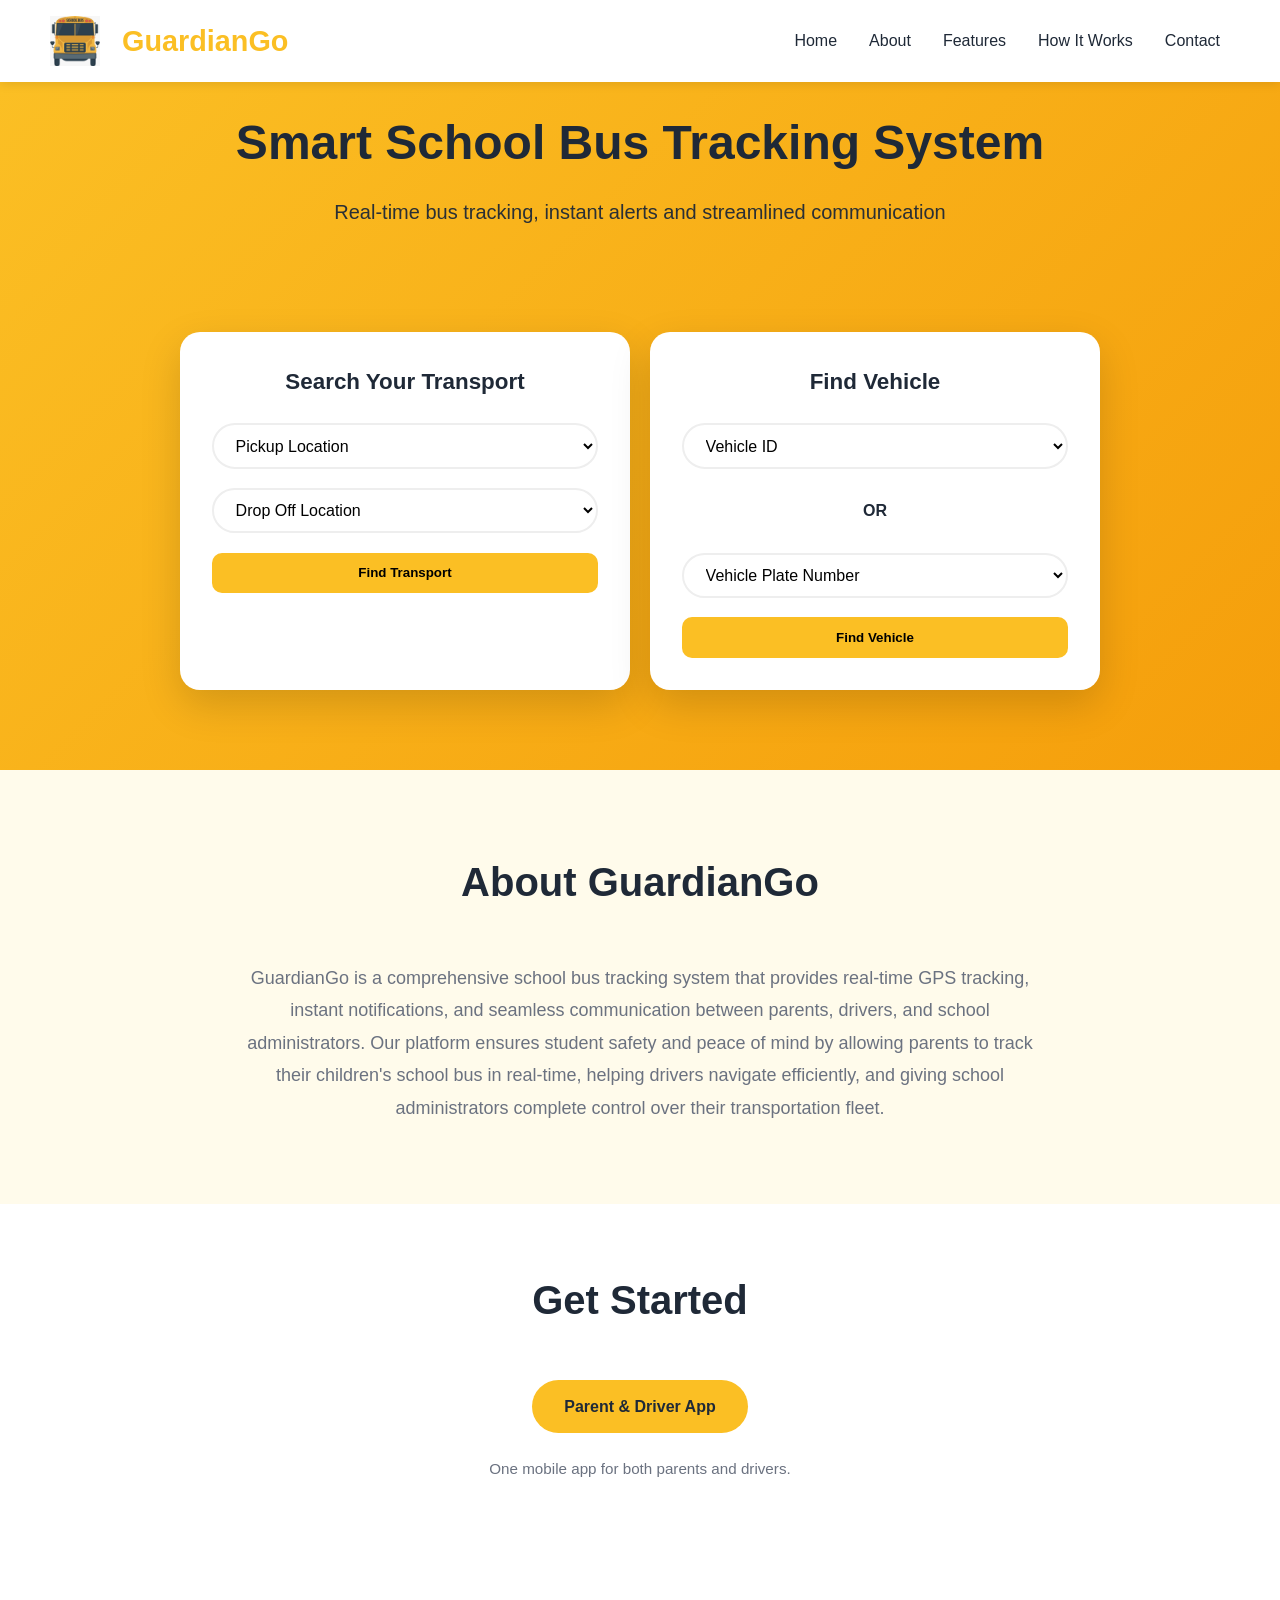
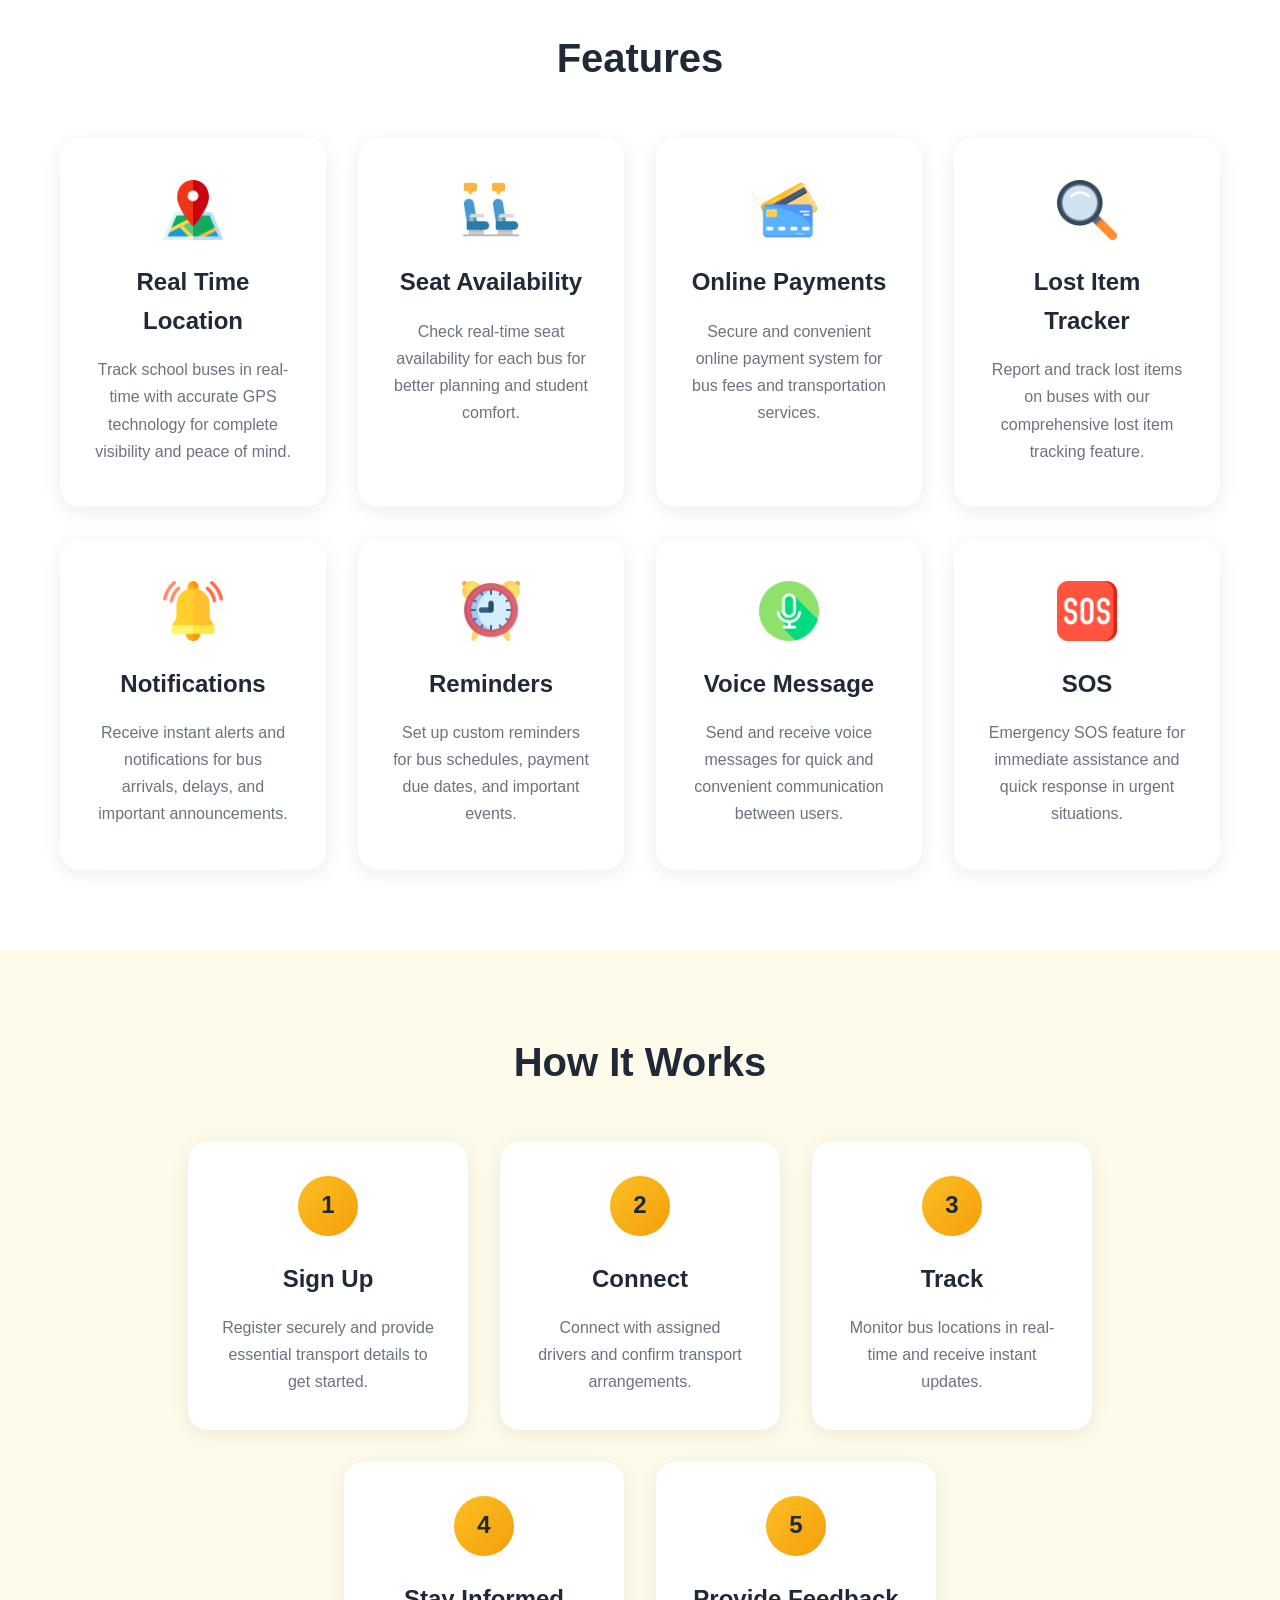
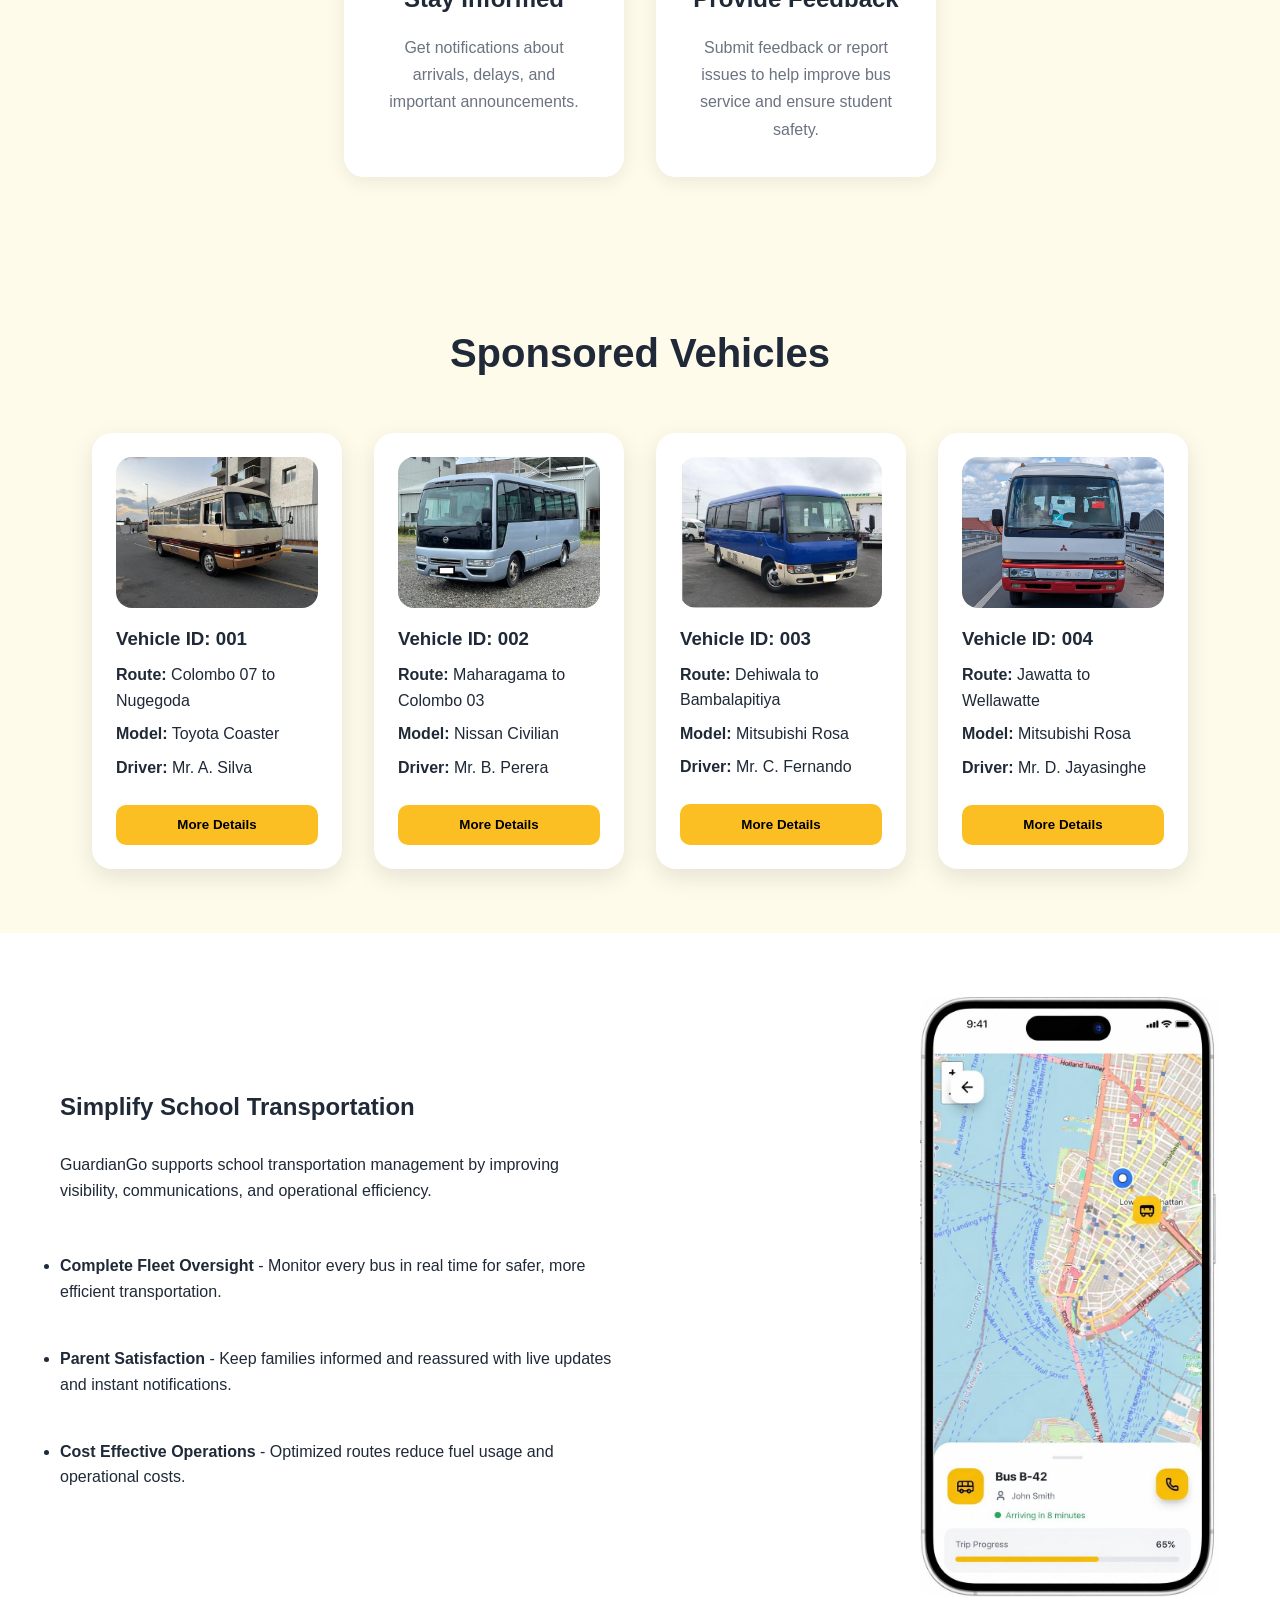
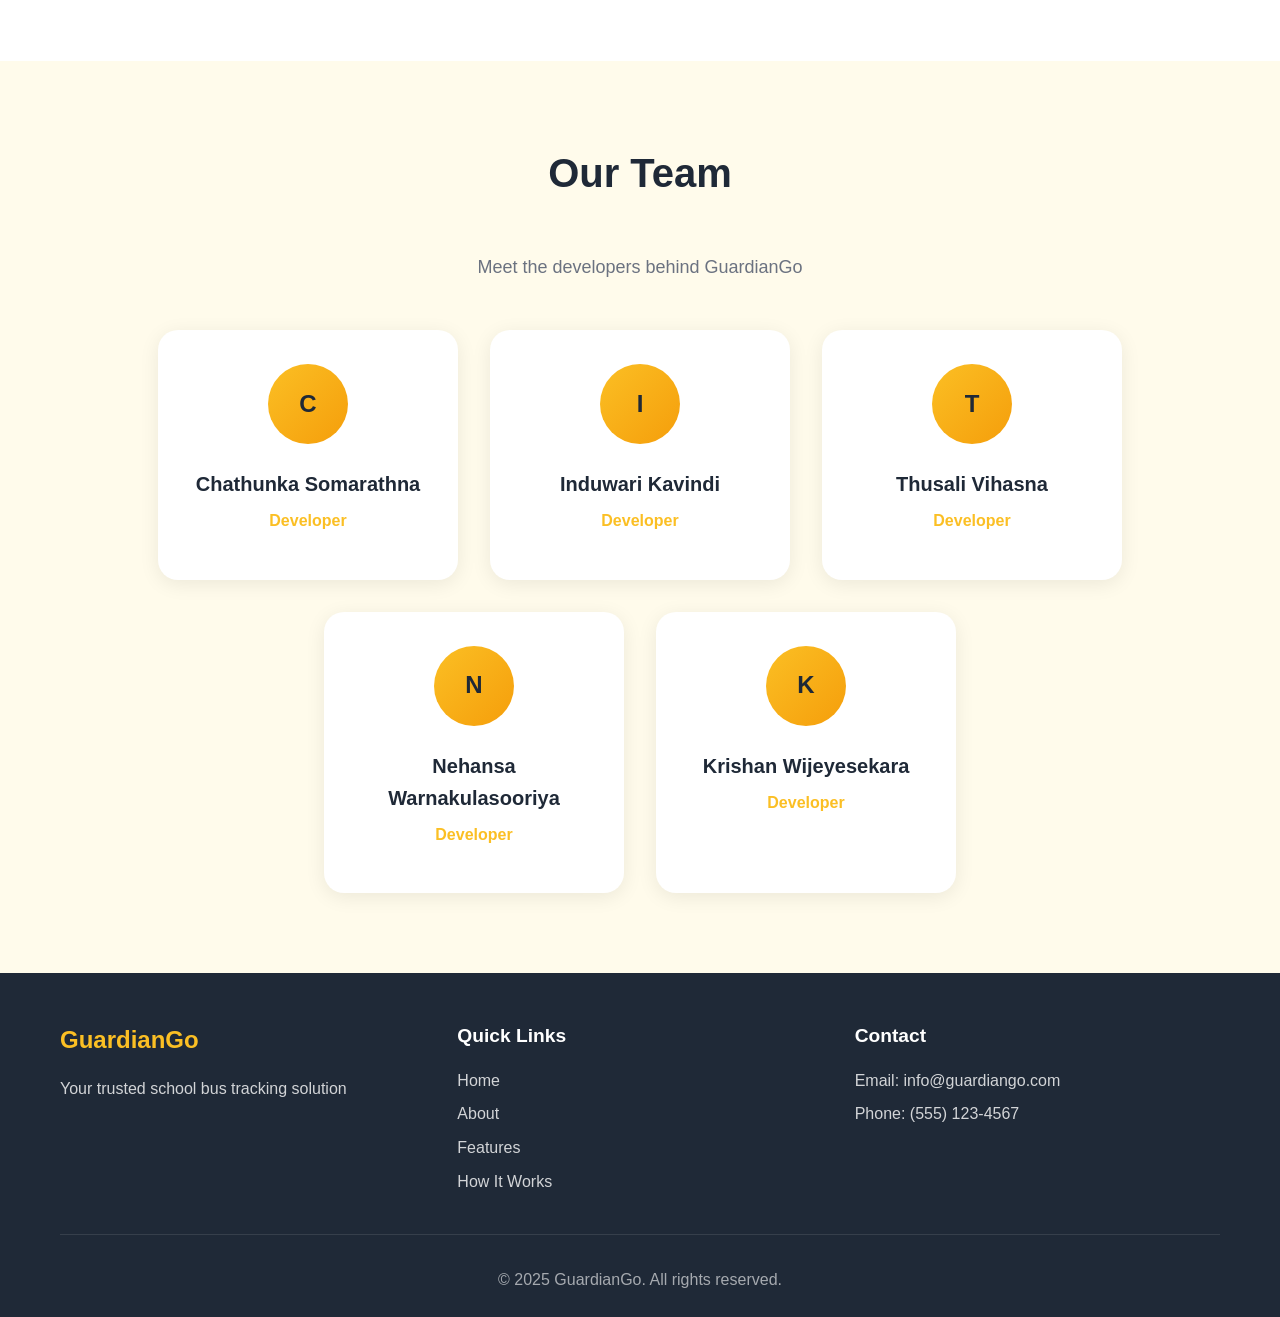
==== commit 75a553a3: "Updating the Landing Page" ====
--- a/Landing Page/index.html
+++ b/Landing Page/index.html
@@ -14,7 +14,7 @@
 		   <!-- Logo -->
 		   <div class="logo">
 		       <a href="#home" class="logo-link">
-		       <img src="Image/Guardiango_logo.jpeg" alt="GuardianGo Logo" class="logo-img">
+		       <img src="Image/guardiango_logo.jpeg" alt="GuardianGo Logo" class="logo-img">
 			   <span class="logo-text">GuardianGo</span>
 			   </a>
 		   </div>
@@ -42,35 +42,63 @@
             <div class="hero-wrapper">
                 <div class="hero-content">
                     <h2 class="hero-title">Smart School Bus Tracking System</h2>
-                    <p class="hero-subtitle">Real-time bus tracking, instant alerts and streamlined communication.</p>
-                </div>
-
-                <div class="search-box">
-                    <h2>Search your transport</h2>
-
-                    <select>
-                        <option>Select Service type</option>
-                        <option>School Transport</option>
-                        <option>Office Transport</option>
-                    </select>
-
-                    <select>
-                        <option>Pick up location</option>
-                        <option>Colombo</option>
-                        <option>Negombo</option>
-                    </select>
-
-                    <select>
-                        <option>Drop off location</option>
-                        <option>Kandy</option>
-                        <option>Galle</option>
-                    </select>
-
-                    <button>🔍 Find transport</button>
-                </div>
-                </div>
-            </div>
-        </div>
+                    <p class="hero-subtitle">Real-time bus tracking, instant alerts and streamlined communication</p>
+					
+					<div class="hero-search-wrapper">
+					
+					<!--Box 1-->
+					<div class="transport-search">
+					   <h3>Search Your Transport</h3>
+					   
+					   <div class="search-fields">
+					       <select>
+						      <option selected disabled>Pickup Location</option>
+							  <option>Colombo</option>
+							  <option>Kandy</option>
+							  <option>Galle</option>
+						   </select>
+						   
+						   <select>
+						      <option selected disabled>Drop Off Location</option>
+							  <option>Colombo</option>
+							  <option>Kandy</option>
+							  <option>Galle</option>
+						   </select>
+						   
+						   <button class="find-btn">Find Transport</button>
+                       </div>
+                    </div>
+					
+					<!-- Box 2 -->
+                    <div class="transport-search">
+                        <h3>Find Vehicle</h3>
+                        <div class="search-fields">
+						   <select>
+						      <option selected disabled>Vehicle ID</option>
+							  <option>001</option>
+							  <option>002</option>
+							  <option>003</option>
+							  <option>004</option>
+						   </select>
+						   
+						   <div class="or-text">OR</div>
+						   
+						   <select>
+						      <option selected disabled>Vehicle Plate Number</option>
+						      <option>AB-1234</option>
+							  <option>CD-5678</option>
+							  <option>EF-8765</option>
+							  <option>AB-4321</option>
+						   </select>
+						   
+                            <button class="find-btn">Find Vehicle</button>
+                        </div>
+                    </div>
+                </div>
+				
+                </div>
+            </div>
+	    </div>
     </section>
 
     <!-- About GuardianGo -->
@@ -78,7 +106,7 @@
         <div class="container">
             <h2 class="section-title">About GuardianGo</h2>
             <div class="about-content">
-                <p>GuardianGo is a comprehensive school bus tracking system that provides real-time GPS tracking, instant notifications, and seamless communication between parents and drivers. Our platform ensures student safety and peace of mind by allowing parents to track their children's school bus in real-time while helping drivers navigate efficiently.</p>
+                <p>GuardianGo is a comprehensive school bus tracking system that provides real-time GPS tracking, instant notifications, and seamless communication between parents, drivers, and school administrators. Our platform ensures student safety and peace of mind by allowing parents to track their children's school bus in real-time, helping drivers navigate efficiently, and giving school administrators complete control over their transportation fleet.</p>
             </div>
         </div>
     </section>
@@ -151,7 +179,7 @@
                 <div class="step">
                     <div class="step-number">1</div>
                     <h3>Sign Up</h3>
-                    <p>Download the Parent App or Driver App, or access the Admin Web Dashboard based on your role</p>
+                    <p>Register securely and provide essential transport details to get started.</p>
                 </div>
                 <div class="step">
                     <div class="step-number">2</div>
@@ -176,54 +204,61 @@
             </div>
         </div>
     </section>
-
-    <!-- Sponsored Vehicles -->
-    <div class="section-title">
-        <h1>Sponsored Vehicles</h1>
-        <p>Driving Us Forward: Partners in Excellence.</p>
+	
+	<!--Sponsored Vehicles-->
+	<section id="sponsored-vehicles" class="sponsored-vehicles">
+    <div class="container">
+        <h2 class="section-title">Sponsored Vehicles</h2>
+
+        <div class="vehicle-cards">
+            <div class="vehicle-card">
+                <img src="Image/toyota_coaster.jpeg" alt="Bus 1">
+                <div class="vehicle-info">
+                    <h3>Vehicle ID: 001</h3>
+                    <p><strong>Route:</strong> Colombo 07 to Nugegoda</p>
+                    <p><strong>Model:</strong> Toyota Coaster</p>
+                    <p><strong>Driver:</strong> Mr. A. Silva</p>
+                    <button class="details-btn" onclick="location.href='bus1.html'">More Details</button>
+                </div>
+            </div>
+
+            <div class="vehicle-card">
+                <img src="Image/nissan_civilian.jpg" alt="Bus 2">
+                <div class="vehicle-info">
+                    <h3>Vehicle ID: 002</h3>
+                    <p><strong>Route:</strong> Maharagama to Colombo 03</p>
+                    <p><strong>Model:</strong> Nissan Civilian</p>
+                    <p><strong>Driver:</strong> Mr. B. Perera</p>
+                    <button class="details-btn" onclick="location.href='bus2.html'">More Details</button>
+                </div>
+            </div>
+
+            <div class="vehicle-card">
+                <img src="Image/rosa.jpeg" alt="Bus 3">
+                <div class="vehicle-info">
+                    <h3>Vehicle ID: 003</h3>
+                    <p><strong>Route:</strong> Dehiwala to Bambalapitiya</p>
+                    <p><strong>Model:</strong> Mitsubishi Rosa</p>
+                    <p><strong>Driver:</strong> Mr. C. Fernando</p>
+                    <button class="details-btn" onclick="location.href='bus3.html'">More Details</button>
+                </div>
+            </div>
+
+            <div class="vehicle-card">
+                <img src="Image/mitsubishi_rosa.jpeg" alt="Bus 4">
+                <div class="vehicle-info">
+                    <h3>Vehicle ID: 004</h3>
+                    <p><strong>Route:</strong> Jawatta to Wellawatte</p>
+                    <p><strong>Model:</strong> Mitsubishi Rosa</p>
+                    <p><strong>Driver:</strong> Mr. D. Jayasinghe</p>
+                    <button class="details-btn" onclick="location.href='bus4.html'">More Details</button>
+                </div>
+            </div>
+        </div>
     </div>
-
-    <div class="card-container">
-        
-        <!-- CARD 1 -->
-        <div class="card">
-            <div class="image-wrapper">
-                <img src="https://images.unsplash.com/photo-1596464716127-f2a82984de30" alt="">
-                <div class="badge">Sponsored</div>
-            </div>
-
-            <div class="card-content">
-                <div class="stars">★★★★★ 5.0 Ratings</div>
-                <h3>Office Transport from Mahawawa to Torrington - 714</h3>
-                <div class="details">📍 Mahawawa to Torrington</div>
-                <div class="details">🚐 Toyota Coaster</div>
-                <div class="details">❄ Air Condition, FM Radio</div>
-            </div>
-
-            <a href="#" class="call-btn">Call Driver</a>
-        </div>
-
-        <!-- CARD 2 -->
-        <div class="card">
-            <div class="image-wrapper">
-                <img src="https://images.unsplash.com/photo-1544620347-c4fd4a3d5957" alt="">
-                <div class="badge">Sponsored</div>
-            </div>
-
-            <div class="card-content">
-                <div class="stars">★★★★★ 5.0 Ratings</div>
-                <h3>Office Transport from Walgama to Fort - 1126</h3>
-                <div class="details">📍 Walgama to Fort</div>
-                <div class="details">🚐 Mitsubishi Rosa</div>
-                <div class="details">❄ Air Condition, FM Radio</div>
-            </div>
-
-            <a href="#" class="call-btn">Call Driver</a>
-        </div>
-
-</div>
-
-    <section class="platform-overview">
+</section>
+	
+	<section class="platform-overview">
 	   <div class="container overview-grid">
 	   
 	      <div class="overview-text">
@@ -240,12 +275,12 @@
 		  </div>
 		  
 		  <div class="overview-image">
-		     <img src="map_view.jpeg" alt="GuardianGo live bus tracking map">
+		     <img src="Image/map_view.jpeg" alt="GuardianGo live bus tracking map">
 		  </div>
 		</div>
 	</section>
 
-    <!--Team Section-->
+    <!-- Contact / Team Section -->
     <section id="contact" class="contact">
         <div class="container">
             <h2 class="section-title">Our Team</h2>
@@ -255,37 +290,37 @@
                     <div class="member-avatar">C</div>
                     <h3 class="member-name">Chathunka Somarathna</h3>
                     <p class="member-role">Developer</p>
-
+  
                 </div>
                 <div class="team-member">
                     <div class="member-avatar">I</div>
                     <h3 class="member-name">Induwari Kavindi</h3>
                     <p class="member-role">Developer</p>
-
+                    
                 </div>
                 <div class="team-member">
                     <div class="member-avatar">T</div>
                     <h3 class="member-name">Thusali Vihasna</h3>
                     <p class="member-role">Developer</p>
-
+                   
                 </div>
                 <div class="team-member">
                     <div class="member-avatar">N</div>
                     <h3 class="member-name">Nehansa Warnakulasooriya</h3>
                     <p class="member-role">Developer</p>
-
+                    
                 </div>
                 <div class="team-member">
                     <div class="member-avatar">K</div>
                     <h3 class="member-name">Krishan Wijeyesekara</h3>
                     <p class="member-role">Developer</p>
-
-                </div>
-            </div>
-        </div>
-    </section>
-
-    <!--Footer-->
+                   
+                </div>
+            </div>
+        </div>
+    </section>
+
+    <!-- Footer -->
     <footer class="footer">
         <div class="container">
             <div class="footer-content">
@@ -302,7 +337,6 @@
                         <li><a href="#how-it-works">How It Works</a></li>
                     </ul>
                 </div>
-                
                 <div class="footer-section">
                     <h4>Contact</h4>
                     <p>Email: info@guardiango.com</p>
@@ -310,7 +344,6 @@
                 </div>
 				
             </div>
-
             <div class="footer-bottom">
                 <p>&copy; 2025 GuardianGo. All rights reserved.</p>
             </div>
@@ -321,303 +354,3 @@
 </body>
 </html> 
 
-
-<!DOCTYPE html>
-<html lang="en">
-<head>
-    <meta charset="UTF-8">
-    <meta name="viewport" content="width=device-width, initial-scale=1.0">
-    <title>GuardianGo - School Bus Tracking System</title>
-    <link rel="stylesheet" href="style.css">
-</head>
-<body>
-    <!-- Header with logo + navbar -->
-    <header class="header">
-        <div class="container">
-		
-		   <!-- Logo -->
-		   <div class="logo">
-		       <a href="#home" class="logo-link">
-		       <img src="Guardiango_logo.jpeg" alt="GuardianGo Logo" class="logo-img">
-			   <span class="logo-text">GuardianGo</span>
-			   </a>
-		   </div>
-            
-            <nav class="navbar">
-                <button class="menu-toggle" aria-label="Toggle menu">
-                    <span></span>
-                    <span></span>
-                    <span></span>
-                </button>
-                <ul class="nav-menu">
-                    <li><a href="#home">Home</a></li>
-                    <li><a href="#about">About</a></li>
-                    <li><a href="#features">Features</a></li>
-                    <li><a href="#how-it-works">How It Works</a></li>
-                    <li><a href="#contact">Contact</a></li>
-                </ul>
-            </nav>
-        </div>
-    </header>
-
-    <!-- Hero section (big banner) -->
-    <section id="home" class="hero">
-        <div class="container">
-            <div class="hero-wrapper">
-                <div class="hero-content">
-                    <h2 class="hero-title">Smart School Bus Tracking System</h2>
-                    <p class="hero-subtitle">Real-time bus tracking, instant alerts and streamlined communication.</p>
-                </div>
-                <div class="search-box">
-                    <h2>Search your transport</h2>
-
-                    <select>
-                        <option>Select Service type</option>
-                        <option>School Transport</option>
-                        <option>Office Transport</option>
-                    </select>
-
-                    <select>
-                        <option>Pick up location</option>
-                        <option>Colombo</option>
-                        <option>Negombo</option>
-                    </select>
-
-                    <select>
-                        <option>Drop off location</option>
-                        <option>Kandy</option>
-                        <option>Galle</option>
-                    </select>
-
-                     <button>🔍 Find transport</button>
-                </div>
-                </div>
-            </div>
-        </div>
-    </section>
-
-    <!-- About GuardianGo -->
-    <section id="about" class="about">
-        <div class="container">
-            <h2 class="section-title">About GuardianGo</h2>
-            <div class="about-content">
-                <p>GuardianGo is a comprehensive school bus tracking system that provides real-time GPS tracking, instant notifications, and seamless communication between parents, drivers, and school administrators. Our platform ensures student safety and peace of mind by allowing parents to track their children's school bus in real-time, helping drivers navigate efficiently, and giving school administrators complete control over their transportation fleet.</p>
-            </div>
-        </div>
-    </section>
-
-    <!-- Access Section -->
-    <section class="access">
-        <div class="container">
-            <h2 class="section-title">Get Started</h2>
-            <div class="access-buttons">
-                <a href="#" class="btn btn-primary">Parent & Driver App</a>
-            </div>
-            <p class="access-note">One mobile app for both parents and drivers.</p>
-        </div>
-    </section>
-
-    <!-- Features section -->
-    <section id="features" class="features">
-        <div class="container">
-            <h2 class="section-title">Features</h2>
-            <div class="features-grid">
-                <div class="feature-card">
-				    <img src="location_tracker.jpg" alt="Real Time Location" class="feature-img">
-					<h3>Real Time Location</h3>
-                    <p>Track school buses in real-time with accurate GPS technology for complete visibility and peace of mind.</p>
-                </div>
-                <div class="feature-card">
-                    <div class="feature-icon">💺</div>
-                    <h3>Seat Availability</h3>
-                    <p>Check real-time seat availability for each bus for better planning and student comfort.</p>
-                </div>
-                <div class="feature-card">
-                    <div class="feature-icon">💳</div>
-                    <h3>Online Payments</h3>
-                    <p>Secure and convenient online payment system for bus fees and transportation services.</p>
-                </div>
-                <div class="feature-card">
-                    <div class="feature-icon">🔍</div>
-                    <h3>Lost Item Tracker</h3>
-                    <p>Report and track lost items on buses with our comprehensive lost item tracking feature.</p>
-                </div>
-                <div class="feature-card">
-                    <div class="feature-icon">🔔</div>
-                    <h3>Notifications</h3>
-                    <p>Receive instant alerts and notifications for bus arrivals, delays, and important announcements.</p>
-                </div>
-                <div class="feature-card">
-                    <div class="feature-icon">⏰</div>
-                    <h3>Reminders</h3>
-                    <p>Set up custom reminders for bus schedules, payment due dates, and important events.</p>
-                </div>
-                <div class="feature-card">
-                    <div class="feature-icon">🎤</div>
-                    <h3>Voice Message</h3>
-                    <p>Send and receive voice messages for quick and convenient communication between users.</p>
-                </div>
-                <div class="feature-card">
-                    <div class="feature-icon">🆘</div>
-                    <h3>SOS</h3>
-                    <p>Emergency SOS feature for immediate assistance and quick response in urgent situations.</p>
-                </div>
-            </div>
-        </div>
-    </section>
-
-    <!-- How it works -->
-    <section id="how-it-works" class="how-it-works">
-        <div class="container">
-            <h2 class="section-title">How It Works</h2>
-            <div class="steps">
-                <div class="step">
-                    <div class="step-number">1</div>
-                    <h3>Sign Up</h3>
-                    <p>Download the Parent App or Driver App, or access the Admin Web Dashboard based on your role</p>
-                </div>
-                <div class="step">
-                    <div class="step-number">2</div>
-                    <h3>Connect</h3>
-                    <p>Link your account to your school's transportation system</p>
-                </div>
-                <div class="step">
-                    <div class="step-number">3</div>
-                    <h3>Track</h3>
-                    <p>Monitor bus locations in real-time and receive instant updates</p>
-                </div>
-                <div class="step">
-                    <div class="step-number">4</div>
-                    <h3>Stay Informed</h3>
-                    <p>Get notifications about arrivals, delays, and important announcements</p>
-                </div>
-				<div class="step">
-				    <div class="step-number">5</div>
-                    <h3>Provide Feedback</h3>
-                    <p>Submit feedback or report issues to help improve bus service and ensure student safety.</p>
-                </div> 
-            </div>
-        </div>
-    </section>
-
-    <!-- Sponsored Vehicles -->
-    <div class="section-title">
-        <h1>Sponsored Vehicles</h1>
-        <p>Driving Us Forward: Partners in Excellence.</p>
-    </div>
-
-    <div class="card-container">
-        
-        <!-- CARD 1 -->
-        <div class="card">
-            <div class="image-wrapper">
-                <img src="https://images.unsplash.com/photo-1596464716127-f2a82984de30" alt="">
-                <div class="badge">Sponsored</div>
-            </div>
-
-            <div class="card-content">
-                <div class="stars">★★★★★ 5.0 Ratings</div>
-                <h3>Office Transport from Mahawawa to Torrington - 714</h3>
-                <div class="details">📍 Mahawawa to Torrington</div>
-                <div class="details">🚐 Toyota Coaster</div>
-                <div class="details">❄ Air Condition, FM Radio</div>
-            </div>
-
-            <a href="#" class="call-btn">Call Driver</a>
-        </div>
-
-        <!-- CARD 2 -->
-        <div class="card">
-            <div class="image-wrapper">
-                <img src="https://images.unsplash.com/photo-1544620347-c4fd4a3d5957" alt="">
-                <div class="badge">Sponsored</div>
-            </div>
-
-            <div class="card-content">
-                <div class="stars">★★★★★ 5.0 Ratings</div>
-                <h3>Office Transport from Walgama to Fort - 1126</h3>
-                <div class="details">📍 Walgama to Fort</div>
-                <div class="details">🚐 Mitsubishi Rosa</div>
-                <div class="details">❄ Air Condition, FM Radio</div>
-            </div>
-
-            <a href="#" class="call-btn">Call Driver</a>
-        </div>
-
-</div>
-
-    <!-- Contact / Team Section -->
-    <section id="contact" class="contact">
-        <div class="container">
-            <h2 class="section-title">Our Team</h2>
-            <p class="section-subtitle">Meet the developers behind GuardianGo</p>
-            <div class="team-grid">
-                <div class="team-member">
-                    <div class="member-avatar">K</div>
-                    <h3 class="member-name">Krishan Wijeyesekara</h3>
-                    <p class="member-role">Developer</p>
-  
-                </div>
-                <div class="team-member">
-                    <div class="member-avatar">I</div>
-                    <h3 class="member-name">Induwari Kavindi</h3>
-                    <p class="member-role">Developer</p>
-                    
-                </div>
-                <div class="team-member">
-                    <div class="member-avatar">T</div>
-                    <h3 class="member-name">Thusali Vihasna</h3>
-                    <p class="member-role">Developer</p>
-                   
-                </div>
-                <div class="team-member">
-                    <div class="member-avatar">N</div>
-                    <h3 class="member-name">Nehansa Warnakulasooriya</h3>
-                    <p class="member-role">Developer</p>
-                    
-                </div>
-                <div class="team-member">
-                    <div class="member-avatar">C</div>
-                    <h3 class="member-name">Chathunka Somarathna</h3>
-                    <p class="member-role">Developer</p>
-                   
-                </div>
-            </div>
-        </div>
-    </section>
-
-    <!-- Footer -->
-    <footer class="footer">
-        <div class="container">
-            <div class="footer-content">
-                <div class="footer-section">
-                    <h3>GuardianGo</h3>
-                    <p>Your trusted school bus tracking solution</p>
-                </div>
-                <div class="footer-section">
-                    <h4>Quick Links</h4>
-                    <ul>
-                        <li><a href="#home">Home</a></li>
-                        <li><a href="#about">About</a></li>
-                        <li><a href="#features">Features</a></li>
-                        <li><a href="#how-it-works">How It Works</a></li>
-                    </ul>
-                </div>
-                <div class="footer-section">
-                    <h4>Contact</h4>
-                    <p>Email: info@guardiango.com</p>
-                    <p>Phone: (555) 123-4567</p>
-                </div>
-            </div>
-            <div class="footer-bottom">
-                <p>&copy; 2024 GuardianGo. All rights reserved.</p>
-            </div>
-
-            
-        </div>
-    </footer>
-
-    <script src="script.js"></script>
-</body>
-</html> 
-
--- a/Landing Page/page.css
+++ b/Landing Page/page.css
@@ -144,6 +144,32 @@
     display: flex;
     flex-direction: column;
     align-items: center;
+    justify-content: center;
+    text-align: center;
+    gap: 1.5rem;
+}
+
+.hero-search-wrapper {
+    display: flex;
+    gap: 20px;         /* space between the two boxes */
+    margin-top: 2rem;
+}
+
+.hero-search-wrapper .transport-search {
+    flex: 1;           /* both boxes take equal width */
+    max-width: none; 
+    min-width: 450px; 
+    background: white;
+    box-shadow: 0 15px 40px rgba(0, 0, 0, 0.15);
+    text-align: left;
+}
+
+.hero-content {
+   text-align: left;
+   display: flex;
+   flex-direction: column;
+   align-items: flex-start;
+   justify-content: center;
 }
 
 .hero-title {
@@ -162,6 +188,90 @@
     margin-bottom: 2.5rem;
     opacity: 0.95;
     line-height: 1.6;
+}
+
+.transport-search {
+    background: white;
+    padding: 2rem;
+    border-radius: 20px;
+    box-shadow: 0 15px 40px rgba(0, 0, 0, 0.15);
+    margin-top: 2rem;
+    width: 50%;
+    max-width: 800px;
+    text-align: left;
+}
+
+.transport-search h3 {
+    text-align: center;
+    margin-bottom: 1.5rem;
+    font-size: 1.4rem;
+    font-weight: 700;
+}
+
+.search-box {
+    display: flex;
+    flex-direction: column;
+    align-items: center;
+    gap: 15px;
+    margin-top: 20px;
+    width: 100%;
+    max-width: 500px;
+}
+
+.search-fields {
+    display: flex;
+    flex-direction: column;
+    justify-content: center;
+    gap: 1.2rem;
+}
+
+.search-fields select {
+    width: 100%;
+    padding: 0.7rem 1.1rem;
+    border-radius: 30px;   
+    border: 2px solid #eee;
+    font-size: 1rem;
+    background-color: white;
+    cursor: pointer;
+}
+
+.select-fields .find-btn{
+    width: 100%;
+    padding: 0.7rem 1.1rem;
+    border-radius: 30px;
+    border: none;
+    background-color: var(--primary-yellow);
+    color: var(--text-dark);
+    font-weight: 700;
+    cursor: pointer;
+    transition: background 0.3s ease;
+}
+
+.search-fields .find-btn:hover {
+    background-color: var(--dark-yellow);
+    transform: translateY(-2px);
+}
+
+.or-text {
+    text-align: center;
+    font-weight: 700;
+    margin: 10px 0;
+    color: var(--text-dark);
+}
+
+.find-btn {
+    padding: 0.8rem 1.5rem;
+    border: none;
+    border-radius: 10px;
+    background: var(--primary-yellow);
+    font-weight: 600;
+    cursor: pointer;
+    transition: 0.3s ease;
+}
+
+.find-btn:hover {
+    background: var(--dark-yellow);
+    transform: translateY(-2px);
 }
 
 .hero-buttons {
@@ -365,6 +475,8 @@
     border-radius: 20px;
     box-shadow: 0 4px 20px rgba(0,0,0,0.08);
     transition: all 0.3s ease;
+    border: 2px solid transparent;
+    background: var(--white);
 }
 
 .step:hover {
@@ -425,11 +537,11 @@
 
 .overview-image img {
     width: 100%;
-    max-width: 42px;
-	height: auto;
+    max-width: 300px;
+    height: 600px;
     border-radius: 16px;
-    box-shadow: 0 8px 25px rgba(0, 0, 0.15);
-}       
+    box-shadow: none;
+}
 
 .overview-text p {
     margin-bottom: 1.5rem;
@@ -510,7 +622,7 @@
 
 /* Contact / Team Section */
 .contact {
-    background: var(--white);
+    background: var(--bg-light);
     padding: 5rem 0;
 }
 
@@ -767,41 +879,38 @@
     .step {
         padding: 1.5rem;
     }
-
-@media (max-width: 768px) {
-    .overview-grid {
-        grid-template-columns: 1fr;
-        text-align: center;
-    }
-
-    .overview-image {
-        margin-top: 2rem;
-    }
-}
-/* Search Card */
-.search-box {
-  position: relative;
-  background: white;
-  width: 500px;
-  padding: 30px;
-  border-radius: 20px;
-  z-index: 1;
-  box-shadow: 0 10px 25px rgba(0,0,0,0.3);
-}
-.search-box h2 {
-  margin-bottom: 20px;
-}
-
-/* Button */
-.search-box button {
-  width: 100%;
-  padding: 15px;
-  background: orange;
-  color: white;
-  border: none;
-  border-radius: 10px;
-  font-size: 16px;
-  cursor: pointer;
+} 
+
+.bus-detail {
+    margin-top: 2rem;
+   padding: 3rem 0;
+    display: flex;
+    gap: 2rem;
+    flex-wrap: wrap;
+}
+
+.bus-images {
+    display: flex;
+    flex-direction: column;
+    gap: 15px;
+    flex: 1;
+}
+
+.main-img {
+    width: 100%;
+    border-radius: 16px;
+    object-fit: cover;
+}
+
+.side-images {
+    display: flex;
+    gap: 15px;
+}
+
+.side-images img {
+     border-radius: 16px;
+     object-fit: cover;
+     width: auto;
 }
 
 .second-img {
@@ -854,14 +963,12 @@
     transform: translateY(-2px);
 }
 
-/* Image wrapper */
-.image-wrapper{
-  position:relative;
-}
-
-/* Card Content */
-.card-content{
-  padding:15px 20px;
+/* Reviews Section */
+.bus-reviews {
+    display: flex;
+    gap: 1rem;
+    margin-top : 1rem;
+    flex-wrap: wrap;
 }
 
 .bus-reviews h3 {
@@ -870,33 +977,35 @@
     margin-bottom: 1.5rem;
 }
 
-/* Route Title */
-.card-content h3{
-  font-size:18px;
-  margin-bottom:10px;
-}
-
-/* Details */
-.details{
-  font-size:14px;
-  color:#555;
-  margin-bottom:8px;
-}
-
-/* Button */
-.call-btn{
-  display:block;
-  margin:15px 20px 0;
-  background:orange;
-  color:white;
-  text-align:center;
-  padding:12px;
-  border-radius:8px;
-  text-decoration:none;
-  font-weight:bold;
-}
-
-.call-btn:hover{
-  background:darkorange;
-}
-}
+.bus-reviews .review {
+    background: var(--white);
+    padding: 1.5rem;
+    border-radius: 15px;
+    box-shadow: 0 4px 15px rgba(0,0,0,0.08);
+    margin-bottom: 1rem;
+}
+
+.bus-rating {
+   display: flex;
+   gap: 5px;
+}
+
+.bus-rating i {
+   color: var(--primary-yellow);
+   font-size: 1.2rem;
+}
+
+/* Responsive for Mobile */
+@media (max-width: 768px) {
+    .bus-detail {
+        flex-direction: column;
+    }
+}
+
+/* Mobile: stack them vertically */
+@media (max-width: 768px) {
+    .hero-search-wrapper {
+        flex-direction: column;
+        gap: 15px;
+    }
+}
